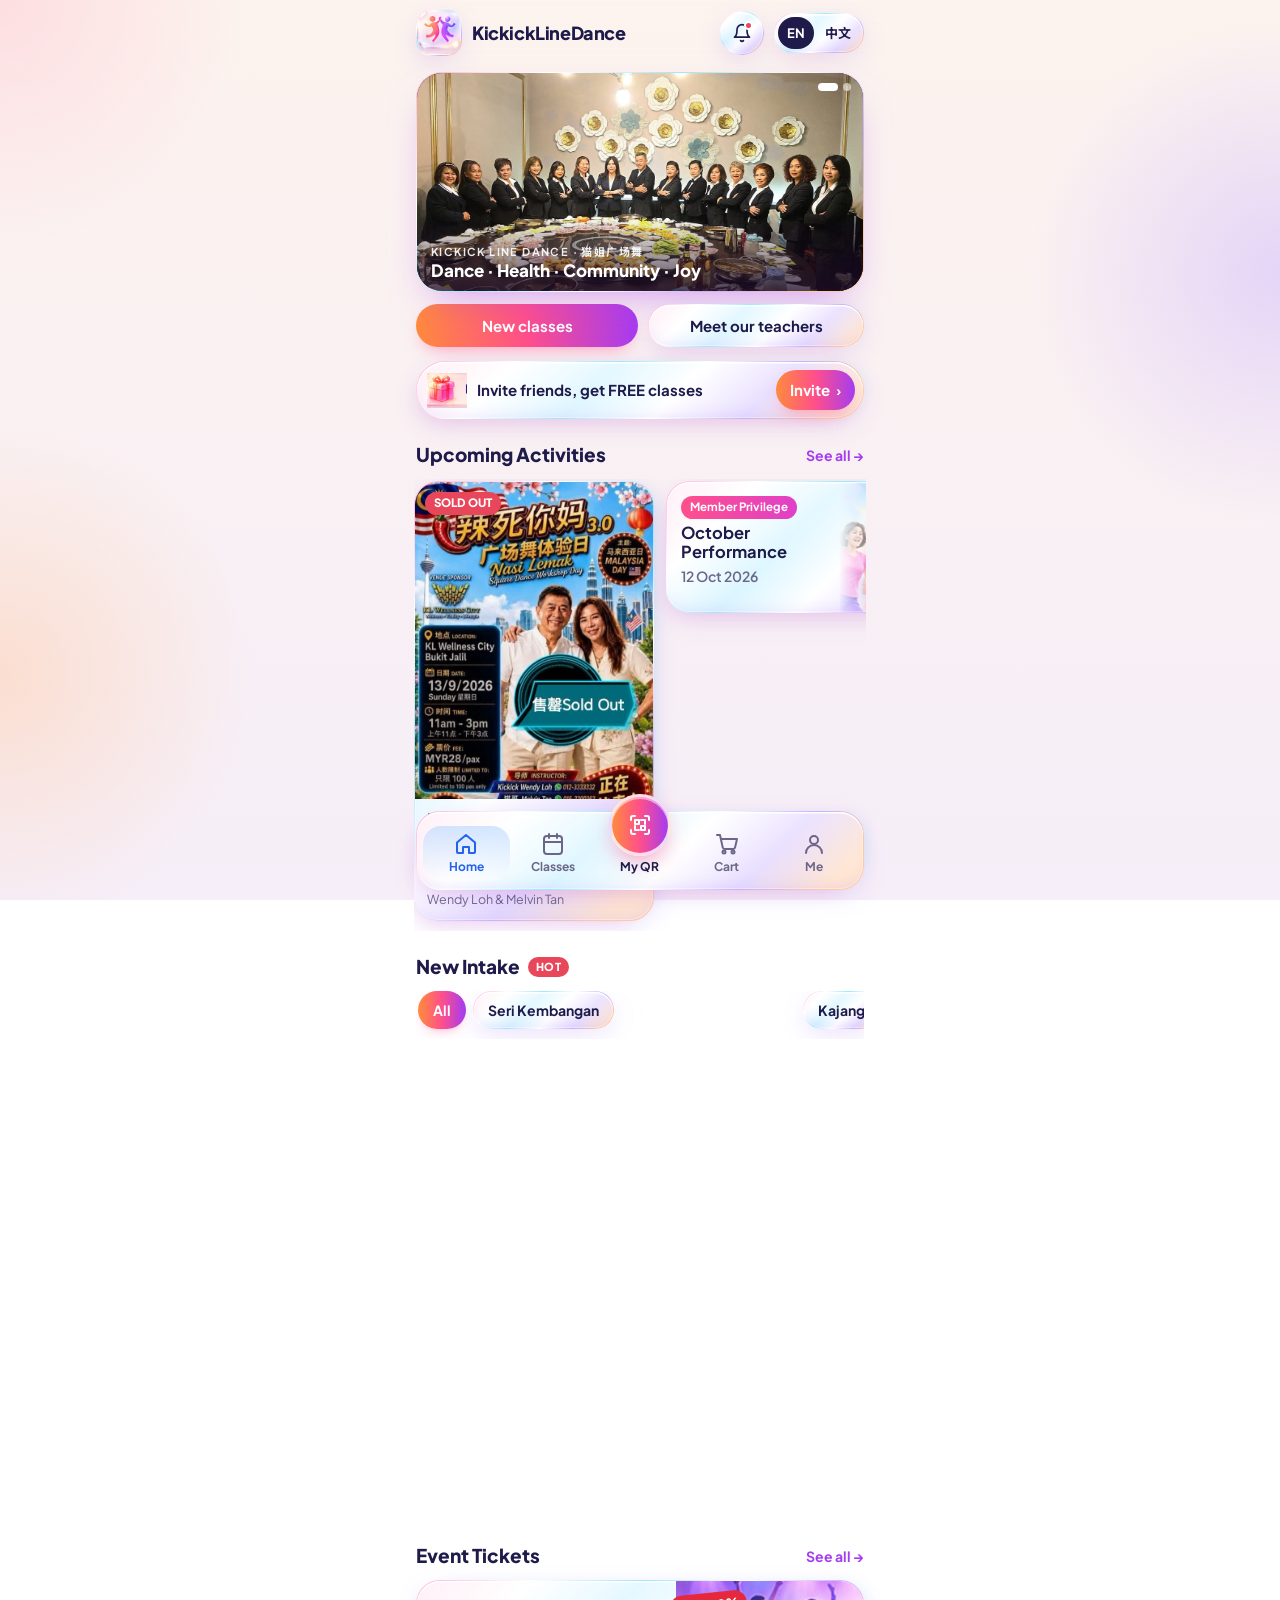
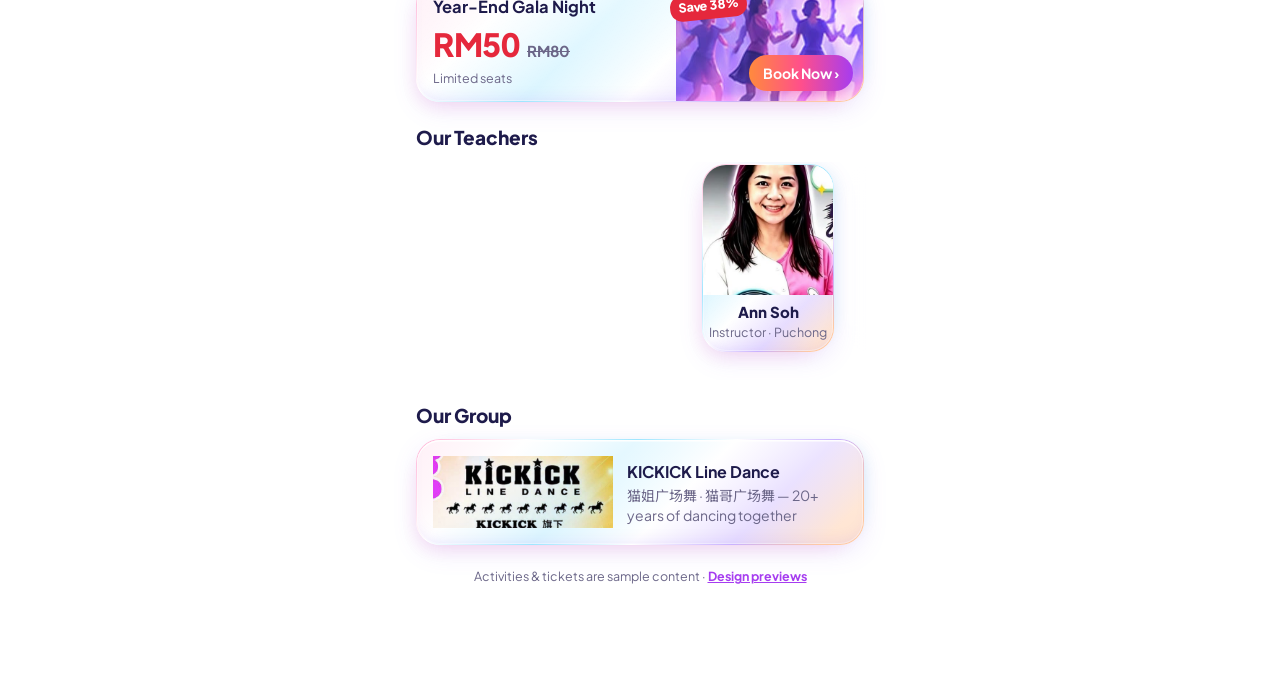
==== index.html @ 4ecc6127 "Public home page: hero, events, new intake, teachers" ====
<!doctype html>
<html lang="en">
<head>
<meta charset="utf-8">
<meta name="viewport" content="width=device-width, initial-scale=1, viewport-fit=cover">
<title>KickickLineDance</title>
<meta name="description" content="KICKICK Line Dance · 猫姐广场舞 — line dance & square dance classes in the Klang Valley.">
<link rel="preconnect" href="https://fonts.googleapis.com">
<link rel="preconnect" href="https://fonts.gstatic.com" crossorigin>
<link href="https://fonts.googleapis.com/css2?family=Plus+Jakarta+Sans:wght@500;600;700;800&family=Noto+Sans+SC:wght@500;700;900&display=swap" rel="stylesheet">
<style>
/* Layout: one phone-width column; glass cards on a pastel bloom background; sticky glass header, floating glass nav. */
:root{
  --ink:#1E1B4B; --muted:#6B6688; --bg:#FCF3EE;
  --rim:linear-gradient(135deg,#FFB3D6 0%,#fff 20%,#9FE6FF 40%,#fff 58%,#C9B2FF 76%,#FFC9A3 92%);
  --cta:linear-gradient(90deg,#FF8A3D 0%,#FF4F8B 50%,#A63CF0 100%);
  --new:#1FA971; --hot:#E8475B;
  --font:"Plus Jakarta Sans","Noto Sans SC","PingFang SC","Microsoft YaHei",system-ui,sans-serif;
}
*{box-sizing:border-box}
[hidden]{display:none!important}
html{-webkit-text-size-adjust:100%}
body{margin:0;color:var(--ink);font-family:var(--font);font-size:15px;line-height:1.45;
  background:
    radial-gradient(360px 360px at 0% 0%,rgba(255,205,215,.55),transparent 70%),
    radial-gradient(360px 360px at 100% 30%,rgba(201,178,255,.45),transparent 70%),
    radial-gradient(360px 360px at 0% 75%,rgba(255,201,163,.45),transparent 70%),
    linear-gradient(#FCF3EE,#F6EEF8);
  background-attachment:fixed;min-height:100vh}
a{color:inherit}
button{font:inherit;color:inherit;cursor:pointer}
button:focus-visible,a:focus-visible{outline:2px solid #A63CF0;outline-offset:2px}
.app{max-width:480px;margin:0 auto;padding:0 16px calc(110px + env(safe-area-inset-bottom,0px))}

/* glass */
.glass,.glass-pill{border:1.3px solid transparent;
  background:linear-gradient(165deg,rgba(255,255,255,.82),rgba(255,255,255,.5)) padding-box, var(--rim) border-box;
  -webkit-backdrop-filter:blur(20px) saturate(1.5);backdrop-filter:blur(20px) saturate(1.5);
  box-shadow:inset 0 1.5px 0 0 rgba(255,255,255,.95), inset 0 0 0 1px rgba(255,255,255,.35), inset 0 -10px 18px -14px rgba(139,92,246,.25), 0 8px 24px 0 rgba(139,92,246,.13), -8px 12px 24px -18px rgba(236,72,153,.35), 10px -4px 22px -18px rgba(6,182,212,.35)}
.glass{border-radius:24px}
.glass-pill{border-radius:999px}
.cta{border:0;background:var(--cta);color:#fff;font-weight:700;border-radius:999px;padding:10px 18px;box-shadow:0 8px 18px -8px rgba(255,79,139,.6);text-decoration:none;display:inline-flex;align-items:center;gap:6px;white-space:nowrap}

/* header */
header{position:sticky;top:0;z-index:20;padding:calc(10px + env(safe-area-inset-top,0px)) 0 10px;display:flex;align-items:center;gap:10px}
.logo{width:46px;height:46px;border-radius:15px;overflow:hidden;flex-shrink:0}
.logo img{width:100%;height:100%;object-fit:cover}
.brand{font-weight:800;font-size:clamp(14px,4.1vw,18px);letter-spacing:-.4px;flex:1;min-width:0;white-space:nowrap;overflow:hidden;text-overflow:ellipsis}
header::before{content:"";position:absolute;inset:0 -16px;z-index:-1;background:linear-gradient(rgba(252,243,238,.85),rgba(252,243,238,.55));-webkit-backdrop-filter:blur(14px);backdrop-filter:blur(14px)}
.icon-btn{width:44px;height:44px;display:grid;place-items:center;border:1.3px solid transparent;position:relative}
.icon-btn .dot{position:absolute;top:9px;right:10px;width:9px;height:9px;border-radius:50%;background:var(--hot);border:2px solid #fff}
.lang{display:flex;padding:3px;gap:2px}
.lang button{border:0;background:transparent;font-weight:700;font-size:13px;padding:7px 9px;border-radius:999px}
.lang button[aria-pressed="true"]{background:var(--ink);color:#fff}

section{margin-top:22px}
.sec-head{display:flex;align-items:center;justify-content:space-between;margin-bottom:10px}
.sec-head h2{font-size:19px;margin:0;font-weight:800;display:flex;align-items:center;gap:8px}
.sec-head a{font-size:14px;font-weight:700;color:#A63CF0;text-decoration:none}
.badge{font-size:11px;font-weight:800;color:#fff;background:var(--hot);border-radius:999px;padding:2px 8px;letter-spacing:.3px}

/* hero: swipeable banner (team photo + KICKICK poster) */
.hero{margin-top:6px;position:relative;border-radius:26px;overflow:hidden;border:1.3px solid transparent;background:linear-gradient(#fff,#fff) padding-box,var(--rim) border-box;box-shadow:0 18px 40px -18px rgba(166,60,240,.55)}
.slides{display:flex;overflow-x:auto;scroll-snap-type:x mandatory;scrollbar-width:none}
.slides::-webkit-scrollbar{display:none}
.slide{flex:0 0 100%;scroll-snap-align:start;position:relative;aspect-ratio:2.05/1;overflow:hidden;background:#2a1030}
.slide>img{position:absolute;inset:0;width:100%;height:100%;object-fit:cover}
.slide .blur{filter:blur(18px) saturate(1.3);transform:scale(1.2);opacity:.85}
.slide .fit{object-fit:contain}
.slide .cap{position:absolute;left:0;right:0;bottom:0;padding:26px 14px 10px;color:#fff;background:linear-gradient(transparent,rgba(30,12,40,.78))}
.slide .cap small{display:block;font-size:11px;font-weight:700;letter-spacing:1.4px;text-transform:uppercase;opacity:.9}
.slide .cap b{display:block;font-size:17px;line-height:1.2;font-weight:800;text-wrap:balance}
.dots{position:absolute;top:10px;right:12px;display:flex;gap:5px}
.dots button{width:8px;height:8px;border-radius:999px;border:0;padding:0;background:rgba(255,255,255,.55)}
.dots button[aria-current="true"]{width:20px;background:#fff}
.hero-cta{display:flex;gap:10px;margin-top:12px}
.hero-cta a{flex:1;justify-content:center}
.hero-cta .ghost{border:1.3px solid transparent;font-weight:700;border-radius:999px;padding:10px 14px;text-decoration:none;display:inline-flex;align-items:center;justify-content:center}

/* invite */
.invite{display:flex;align-items:center;gap:10px;padding:8px 8px 8px 10px;margin-top:14px}
.invite img{width:40px;height:40px;object-fit:contain}
.invite span{flex:1;font-weight:700;font-size:15px;min-width:0}
.invite .cta{padding:9px 14px;font-size:14px}

/* carousels */
.rail{display:flex;align-items:flex-start;gap:12px;overflow-x:auto;scroll-snap-type:x mandatory;padding:2px 2px 10px;margin:0 -2px;scrollbar-width:none}
.rail::-webkit-scrollbar{display:none}
.rail>*{scroll-snap-align:start;flex-shrink:0}

.act{width:78%;max-width:320px;display:flex;overflow:hidden;min-height:132px;text-decoration:none}
.act .txt{padding:14px 4px 14px 14px;display:flex;flex-direction:column;gap:4px;flex:1;min-width:0}
.tag{align-self:flex-start;background:linear-gradient(90deg,#FF4F8B,#E040C8);color:#fff;font-size:11.5px;font-weight:700;border-radius:999px;padding:3px 9px}
.act b{font-size:16.5px;line-height:1.2}
.act small{font-size:14px;color:var(--muted);font-weight:600}
.act img{width:46%;object-fit:cover;-webkit-mask-image:linear-gradient(90deg,transparent,#000 30%);mask-image:linear-gradient(90deg,transparent,#000 30%)}

/* new intake */
.chips{display:flex;gap:7px;overflow-x:auto;padding:0 2px 10px;scrollbar-width:none}
.chips::-webkit-scrollbar{display:none}
.chips button{flex-shrink:0;border:1.3px solid transparent;font-weight:700;font-size:14px;padding:8px 14px}
.chips button[aria-pressed="true"]{background:var(--cta) padding-box,var(--cta) border-box;color:#fff;box-shadow:0 6px 14px -8px rgba(255,79,139,.7)}
.poster{width:58%;max-width:240px;overflow:hidden;display:flex;flex-direction:column}
.poster a{position:relative;display:block}
.poster img{display:block;width:100%;aspect-ratio:3/4;object-fit:cover;object-position:top}
.poster .new{position:absolute;top:10px;left:10px;background:var(--new);color:#fff;font-size:11.5px;font-weight:800;border-radius:999px;padding:3px 9px;box-shadow:0 4px 10px -4px rgba(0,0,0,.35)}
.poster .info{padding:10px 12px 12px;display:flex;flex-direction:column;gap:2px}
.poster .area{font-weight:800;font-size:15.5px;line-height:1.25}
.poster .when{font-size:14px;font-weight:600}
.poster .who{font-size:12.5px;color:var(--muted)}
.poster .cta{margin-top:8px;justify-content:center;padding:8px 14px;font-size:14px}
.empty{padding:18px;color:var(--muted);font-size:14px}

/* tickets */
.ticket{display:flex;align-items:stretch;overflow:hidden;min-height:118px}
.ticket .txt{padding:14px 0 14px 16px;flex:1;display:flex;flex-direction:column;justify-content:center;gap:2px;min-width:0}
.ticket b{font-size:16.5px}
.price{display:flex;align-items:baseline;gap:8px}
.price strong{font-size:32px;color:#E5283C;font-weight:800;letter-spacing:-.5px;font-variant-numeric:tabular-nums}
.price s{color:var(--muted);font-weight:700}
.ticket .side{width:42%;position:relative;display:flex;align-items:flex-end;justify-content:flex-end;padding:10px;background-size:cover;background-position:center}
.ticket .save{position:absolute;left:-6px;top:12px;background:#E5283C;color:#fff;font-weight:800;font-size:12.5px;border-radius:12px;padding:6px 8px;text-align:center;line-height:1.1;transform:rotate(-6deg)}

/* teachers */
.teacher{width:132px;overflow:hidden;text-align:center;text-decoration:none}
.teacher img{display:block;width:100%;aspect-ratio:1;object-fit:cover;object-position:top}
.teacher .nm{font-weight:800;font-size:15px;padding:8px 6px 0;line-height:1.2}
.teacher .rl{font-size:12.5px;color:var(--muted);padding:2px 6px 10px}

/* group */
.group{display:flex;align-items:center;gap:14px;padding:16px}
.group img{width:44%;max-width:180px;mix-blend-mode:multiply}
.group p{margin:0;font-size:14px;color:var(--muted)}
.group b{display:block;font-size:16px;color:var(--ink);margin-bottom:2px}

.foot{margin:22px 0 0;text-align:center;font-size:12.5px;color:var(--muted)}
.foot a{color:#A63CF0;font-weight:700}

/* bottom nav */
nav.tabbar{position:fixed;left:50%;transform:translateX(-50%);bottom:calc(10px + env(safe-area-inset-bottom,0px));width:min(448px,calc(100% - 24px));display:grid;grid-template-columns:repeat(5,1fr);align-items:end;padding:6px 6px 8px;z-index:30}
nav.tabbar a,nav.tabbar button{border:0;background:transparent;display:flex;flex-direction:column;align-items:center;gap:2px;font-size:12px;font-weight:700;color:var(--muted);text-decoration:none;padding:6px 0;border-radius:18px}
nav.tabbar .on{color:#2563EB;background:linear-gradient(180deg,rgba(191,219,254,.7),rgba(255,255,255,.4))}
nav.tabbar svg{width:24px;height:24px}
nav.tabbar .qr{margin-top:-30px}
nav.tabbar .qr .orb{width:62px;height:62px;border-radius:50%;background:var(--cta);display:grid;place-items:center;color:#fff;box-shadow:0 10px 24px -8px rgba(255,79,139,.7), inset 0 2px 0 rgba(255,255,255,.5);border:3px solid rgba(255,255,255,.8)}
nav.tabbar .qr span{color:var(--ink)}

.toast{position:fixed;left:50%;bottom:110px;transform:translateX(-50%);background:var(--ink);color:#fff;padding:10px 16px;border-radius:999px;font-weight:700;font-size:14px;z-index:40}
@media (prefers-reduced-motion:no-preference){.rail{scroll-behavior:smooth}}
</style>
</head>
<body>
<div class="app">
  <header>
    <div class="logo glass"><img src="app-logo.png" alt=""></div>
    <div class="brand">KickickLineDance</div>
    <button class="icon-btn glass" type="button" data-soon aria-label="Notifications"><svg width="20" height="20" viewBox="0 0 24 24" fill="none" stroke="currentColor" stroke-width="2" stroke-linecap="round" stroke-linejoin="round"><path d="M6 8a6 6 0 1 1 12 0c0 7 3 9 3 9H3s3-2 3-9"/><path d="M10.3 21a1.94 1.94 0 0 0 3.4 0"/></svg><span class="dot"></span></button>
    <div class="lang glass-pill" role="group" aria-label="Language">
      <button type="button" data-lang="en" aria-pressed="true">EN</button>
      <button type="button" data-lang="zh" aria-pressed="false">中文</button>
    </div>
  </header>

  <!-- HERO -->
  <div class="hero" id="hero">
    <div class="slides" id="slides">
      <div class="slide"><img src="hero-team.jpg" alt="KICKICK Line Dance teachers"><div class="cap"><small data-t="heroEyebrow"></small><b data-t="heroTitle"></b></div></div>
      <div class="slide"><img class="blur" src="hero-kickick.jpg" alt=""><img class="fit" src="hero-kickick.jpg" alt="KICKICK Line Dance"></div>
    </div>
    <div class="dots" id="dots"><button type="button" aria-label="Slide 1" aria-current="true"></button><button type="button" aria-label="Slide 2"></button></div>
  </div>
  <div class="hero-cta">
    <a class="cta" href="#intake" data-t="heroBtn1"></a>
    <a class="ghost glass-pill" href="#teachers" data-t="heroBtn2"></a>
  </div>

  <div class="invite glass-pill">
    <img src="gift.png" alt="">
    <span data-t="invite"></span>
    <button class="cta" type="button" data-soon><span data-t="inviteBtn"></span> ›</button>
  </div>

  <section>
    <div class="sec-head"><h2 data-t="actTitle"></h2><a href="#" data-soon data-t="seeAll"></a></div>
    <div class="rail">
      <div class="poster glass">
        <a href="event-nasi-lemak.jpg" target="_blank" rel="noopener"><img src="event-nasi-lemak.jpg" alt="Nasi Lemak Square Dance Workshop Day 3.0"><span class="new" style="background:var(--hot)" data-t="soldOut"></span></a>
        <div class="info"><span class="area" data-t="ev1"></span><span class="when" data-t="ev1d"></span><span class="who" data-t="ev1v"></span></div>
      </div>
      <a class="act glass" href="#" data-soon><div class="txt"><span class="tag" data-t="member"></span><b data-t="act1"></b><small data-t="act1d"></small></div><img src="act-1.jpg" alt=""></a>
      <a class="act glass" href="#" data-soon><div class="txt"><span class="tag" data-t="member"></span><b data-t="act2"></b><small data-t="act2d"></small></div><img src="act-2.jpg" alt=""></a>
    </div>
  </section>

  <section id="intake">
    <div class="sec-head"><h2><span data-t="intakeTitle"></span><span class="badge">HOT</span></h2></div>
    <div class="chips" id="areas" role="group" aria-label="Area"></div>
    <div class="rail" id="posters"></div>
  </section>

  <section>
    <div class="sec-head"><h2 data-t="ticketTitle"></h2><a href="#" data-soon data-t="seeAll"></a></div>
    <div class="ticket glass">
      <div class="txt"><b data-t="ticket1"></b><div class="price"><strong>RM50</strong><s>RM80</s></div><small style="color:var(--muted)" data-t="ticket1d"></small></div>
      <div class="side" style="background-image:url(ticket-bg.jpg)"><span class="save" data-t="save"></span><button class="cta" type="button" data-soon style="padding:8px 14px;font-size:14px" data-t="book"></button></div>
    </div>
  </section>

  <section id="teachers">
    <div class="sec-head"><h2 data-t="teacherTitle"></h2></div>
    <div class="rail" id="teacherRail"></div>
  </section>

  <section>
    <div class="sec-head"><h2 data-t="groupTitle"></h2></div>
    <div class="group glass">
      <img src="kickick-logo.png" alt="KICKICK Line Dance">
      <p><b data-t="groupName"></b><span data-t="groupSub"></span></p>
    </div>
  </section>

  <p class="foot"><span data-t="sample"></span> · <a href="designs.html" data-t="designs"></a></p>
</div>

<nav class="tabbar glass" aria-label="Main">
  <a href="./" class="on" aria-current="page"><svg viewBox="0 0 24 24" fill="none" stroke="currentColor" stroke-width="2" stroke-linecap="round" stroke-linejoin="round"><path d="M3 10.5 12 3l9 7.5V20a1 1 0 0 1-1 1h-5v-6h-6v6H4a1 1 0 0 1-1-1z"/></svg><span data-t="navHome"></span></a>
  <a href="designs.html#classes" data-screen-link="classes"><svg viewBox="0 0 24 24" fill="none" stroke="currentColor" stroke-width="2" stroke-linecap="round" stroke-linejoin="round"><rect x="3" y="4" width="18" height="18" rx="3"/><path d="M16 2v4M8 2v4M3 10h18"/></svg><span data-t="navClasses"></span></a>
  <button type="button" class="qr" data-soon><span class="orb"><svg viewBox="0 0 24 24" fill="none" stroke="currentColor" stroke-width="2" stroke-linecap="round" stroke-linejoin="round"><path d="M3 7V5a2 2 0 0 1 2-2h2M17 3h2a2 2 0 0 1 2 2v2M21 17v2a2 2 0 0 1-2 2h-2M7 21H5a2 2 0 0 1-2-2v-2"/><rect x="7" y="7" width="4" height="4"/><rect x="13" y="13" width="4" height="4"/><path d="M13 7h4v4M7 13v4h4"/></svg></span><span data-t="navQR"></span></button>
  <button type="button" data-soon><svg viewBox="0 0 24 24" fill="none" stroke="currentColor" stroke-width="2" stroke-linecap="round" stroke-linejoin="round"><circle cx="9" cy="20" r="1.5"/><circle cx="18" cy="20" r="1.5"/><path d="M2 3h3l2.7 12.4a2 2 0 0 0 2 1.6h8.4a2 2 0 0 0 2-1.6L22 7H6"/></svg><span data-t="navCart"></span></button>
  <button type="button" data-soon><svg viewBox="0 0 24 24" fill="none" stroke="currentColor" stroke-width="2" stroke-linecap="round" stroke-linejoin="round"><circle cx="12" cy="8" r="4"/><path d="M4 21a8 8 0 0 1 16 0"/></svg><span data-t="navMe"></span></button>
</nav>
<div class="toast" id="toast" hidden></div>

<script>
(function(){
  var T={
    en:{heroEyebrow:'KICKICK Line Dance · 猫姐广场舞',heroTitle:'Dance · Health · Community · Joy',heroSub:'Line dance & square dance classes across the Klang Valley — no experience needed.',heroBtn1:'New classes',heroBtn2:'Meet our teachers',
      invite:'Invite friends, get FREE classes',inviteBtn:'Invite',actTitle:'Upcoming Activities',seeAll:'See all →',member:'Member Privilege',
      soldOut:'SOLD OUT',ev1:'Nasi Lemak Square Dance Workshop Day 3.0',ev1d:'Sun 13 Sep 2026 · 11 AM–3 PM',ev1v:'KL Wellness City, Bukit Jalil · RM28 · Wendy Loh & Melvin Tan',
      act1:'October Performance',act1d:'12 Oct 2026',act2:'Monthly Gathering',act2d:'26 Oct 2026',
      intakeTitle:'New Intake',all:'All',join:'Join',ticketTitle:'Event Tickets',ticket1:'Year-End Gala Night',ticket1d:'Limited seats',save:'Save 38%',book:'Book Now ›',
      teacherTitle:'Our Teachers',groupTitle:'Our Group',groupName:'KICKICK Line Dance',groupSub:'猫姐广场舞 · 猫哥广场舞 — 20+ years of dancing together',
      sample:'Activities & tickets are sample content',designs:'Design previews',
      navHome:'Home',navClasses:'Classes',navQR:'My QR',navCart:'Cart',navMe:'Me',soon:'Coming soon'},
    zh:{heroEyebrow:'KICKICK Line Dance · 猫姐广场舞',heroTitle:'跳出健康 · 跳出快乐',heroSub:'巴生谷多个地点开设排舞与广场舞课程，有无跳舞经验均可参加！',heroBtn1:'新班招生',heroBtn2:'认识老师',
      invite:'邀请朋友，免费上课',inviteBtn:'立即邀请',actTitle:'近期活动',seeAll:'查看全部 →',member:'会员专享',
      soldOut:'售罄',ev1:'辣死你妈 3.0 · 广场舞体验日',ev1d:'2026年9月13日 星期日 · 上午11点–下午3点',ev1v:'KL Wellness City, Bukit Jalil · RM28 · Wendy Loh & 猫哥 Melvin Tan',
      act1:'十月表演',act1d:'2026年10月12日',act2:'每月聚会',act2d:'2026年10月26日',
      intakeTitle:'新班招生',all:'全部',join:'报名',ticketTitle:'活动门票',ticket1:'年终晚会',ticket1d:'名额有限',save:'省 38%',book:'立即订票 ›',
      teacherTitle:'我们的老师',groupTitle:'我们的团队',groupName:'KICKICK Line Dance',groupSub:'猫姐广场舞 · 猫哥广场舞 —— 20 多年一起跳舞',
      sample:'活动与门票为示范内容',designs:'设计稿预览',
      navHome:'首页',navClasses:'课程',navQR:'我的 QR',navCart:'购物车',navMe:'我的',soon:'即将推出'}
  };
  var INTAKE=[
    {img:'intake-seri-kembangan-fri.jpg',area:'sk',en:['Seri Kembangan','Fri 6:00–7:30 PM','Teacher Melvin & Wendy'],zh:['Seri Kembangan','星期五 晚上 6:00–7:30','猫哥 & Wendy 老师']},
    {img:'intake-cheras-wed.jpg',area:'cheras',en:['Cheras · Tasik Permaisuri','Wed 8:00–9:30 AM','Wendy Loh & Adelyn Pong'],zh:['蕉赖 · Tasik Permaisuri','星期三 早上 8:00–9:30','猫姐 Wendy Loh & Adelyn Pong']},
    {img:'intake-puchong-bandar-puteri-mon-oct.jpg',area:'puchong',en:['Puchong · Bandar Puteri','Mon 9:30–11:00 AM','Ann Soh & Wendy Loh'],zh:['蒲种 · Bandar Puteri','星期一 早上 9:30–11:00','猫妹 Ann Soh & 猫姐 Wendy Loh']},
    {img:'intake-puchong-putra-prima-thu.jpg',area:'puchong',en:['Puchong · Putra Prima','Thu 7:00–8:30 PM','Wiwien Loh & Ann Soh'],zh:['蒲种 · Putra Prima','星期四 晚上 7:00–8:30','Wiwien Loh & Ann Soh']},
    {img:'intake-kajang-thu.jpg',area:'kajang',en:['Kajang · Hokkien Association','Thu 9:00 AM','Teacher Jane Tang'],zh:['加影 · 福建会馆','星期四 早上 9:00','Jane Tang 老师']},
    {img:'intake-oug-sat.jpg',area:'oug',en:['OUG · Dewan Komuniti','Sat 9:00 AM–12:00 PM','Wendy Loh & Rowena Hu'],zh:['OUG · 华联会所','星期六 早上 9:00–12:00','Wendy Loh & Rowena Hu']}
  ];
  var AREAS=[['all'],['sk','Seri Kembangan','Seri Kembangan'],['cheras','Cheras','蕉赖'],['puchong','Puchong','蒲种'],['kajang','Kajang','加影'],['oug','OUG','OUG']];
  var TEACHERS=[
    {img:'t-wendy.jpg',en:['Wendy Loh','Founder · Instructor'],zh:['猫姐 Wendy Loh','创办人 · 导师']},
    {img:'t-melvin.jpg',en:['Melvin','Instructor · Seri Kembangan'],zh:['猫哥 Melvin','导师 · Seri Kembangan']},
    {img:'t-ann.jpg',en:['Ann Soh','Instructor · Puchong'],zh:['猫妹 Ann Soh','导师 · 蒲种']},
    {img:'t-adelyn.jpg',en:['Adelyn Pong','Instructor · Cheras'],zh:['Adelyn Pong','导师 · 蕉赖']},
    {img:'t-jane.jpg',en:['Jane Tang','Instructor · Kajang'],zh:['Jane Tang','导师 · 加影']},
    {img:'t-wiwien.jpg',en:['Wiwien Loh','Instructor · Puchong'],zh:['Wiwien Loh','导师 · 蒲种']},
    {img:'t-rowena.jpg',en:['Rowena Hu','Co-instructor · OUG'],zh:['Rowena Hu','协助导师 · OUG']}
  ];
  var st={lang:'en',area:'all'};
  try{ if(localStorage.getItem('kld_lang')==='zh') st.lang='zh'; }catch(e){}

  function el(tag,cls,txt){ var e=document.createElement(tag); if(cls) e.className=cls; if(txt!=null) e.textContent=txt; return e; }
  function renderIntake(){
    var t=T[st.lang], a=document.getElementById('areas'); a.innerHTML='';
    AREAS.forEach(function(x){
      var b=el('button','glass-pill', x[0]==='all'?t.all:(st.lang==='zh'?x[2]:x[1])); b.type='button';
      b.setAttribute('aria-pressed', st.area===x[0]);
      b.onclick=function(){ st.area=x[0]; renderIntake(); };
      a.appendChild(b);
    });
    var r=document.getElementById('posters'); r.innerHTML='';
    INTAKE.filter(function(k){return st.area==='all'||k.area===st.area;}).forEach(function(k){
      var d=k[st.lang], c=el('div','poster glass');
      var link=el('a'); link.href=k.img; link.target='_blank'; link.rel='noopener';
      var im=el('img'); im.src=k.img; im.alt=d[0]; im.loading='lazy'; link.appendChild(im); link.appendChild(el('span','new','NEW'));
      var info=el('div','info'); info.appendChild(el('span','area',d[0])); info.appendChild(el('span','when',d[1])); info.appendChild(el('span','who',d[2]));
      var j=el('button','cta',t.join); j.type='button'; j.setAttribute('data-soon',''); j.onclick=soon; info.appendChild(j);
      c.appendChild(link); c.appendChild(info); r.appendChild(c);
    });
    r.scrollLeft=0;
  }
  function renderTeachers(){
    var r=document.getElementById('teacherRail'); r.innerHTML='';
    TEACHERS.forEach(function(p){
      var d=p[st.lang], c=el('div','teacher glass'), im=el('img'); im.src=''+p.img; im.alt=d[0]; im.loading='lazy';
      c.appendChild(im); c.appendChild(el('div','nm',d[0])); c.appendChild(el('div','rl',d[1])); r.appendChild(c);
    });
  }
  function render(){
    var t=T[st.lang]; document.documentElement.lang=st.lang==='zh'?'zh':'en';
    document.querySelectorAll('[data-t]').forEach(function(e){ e.textContent=t[e.getAttribute('data-t')]; });
    document.querySelectorAll('[data-lang]').forEach(function(b){ b.setAttribute('aria-pressed', b.dataset.lang===st.lang); });
    renderIntake(); renderTeachers();
    try{ localStorage.setItem('kld_lang',st.lang); }catch(e){}
  }
  var tt; function soon(e){ if(e) e.preventDefault(); var x=document.getElementById('toast'); x.textContent=T[st.lang].soon; x.hidden=false; clearTimeout(tt); tt=setTimeout(function(){x.hidden=true;},1600); }
  document.querySelectorAll('[data-soon]').forEach(function(b){ b.addEventListener('click',soon); });
  document.querySelectorAll('[data-lang]').forEach(function(b){ b.addEventListener('click',function(){ st.lang=b.dataset.lang; render(); }); });
  document.querySelectorAll('[data-screen-link]').forEach(function(a){ a.addEventListener('click',function(){ try{ localStorage.setItem('kld_screen',a.dataset.screenLink); }catch(e){} }); });
  /* hero slider: dots + gentle autoplay, paused when the viewer interacts or prefers reduced motion */
  (function(){
    var sl=document.getElementById('slides'), dots=[].slice.call(document.querySelectorAll('#dots button')), i=0, timer;
    function go(n){ i=(n+dots.length)%dots.length; sl.scrollTo({left:sl.clientWidth*i,behavior:'smooth'}); }
    function mark(){ var n=Math.round(sl.scrollLeft/sl.clientWidth); dots.forEach(function(d,k){ d.setAttribute('aria-current', k===n); }); i=n; }
    sl.addEventListener('scroll',function(){ requestAnimationFrame(mark); });
    dots.forEach(function(d,k){ d.addEventListener('click',function(){ stop(); go(k); }); });
    function stop(){ clearInterval(timer); timer=null; }
    sl.addEventListener('touchstart',stop,{passive:true}); sl.addEventListener('pointerdown',stop);
    if(!(window.matchMedia&&matchMedia('(prefers-reduced-motion: reduce)').matches)) timer=setInterval(function(){ go(i+1); },4500);
  })();
  render();
})();
</script>
</body>
</html>
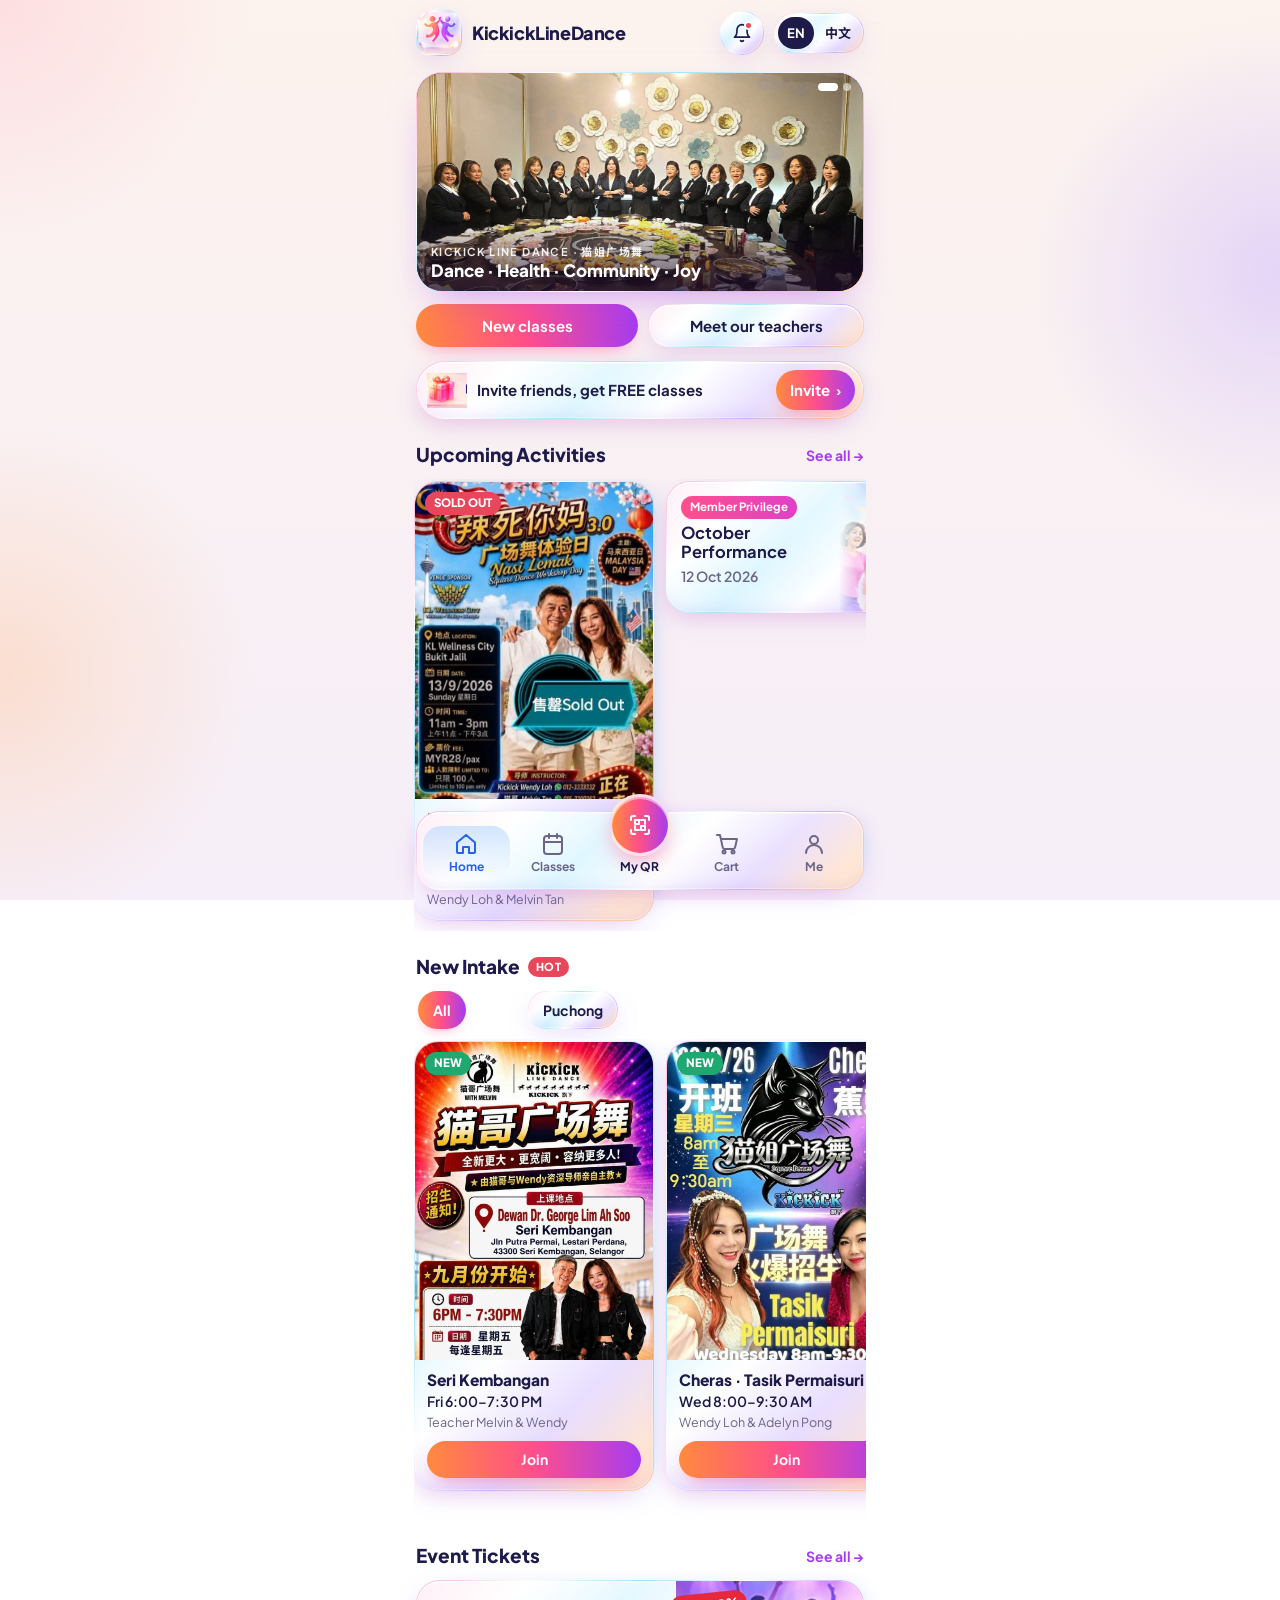
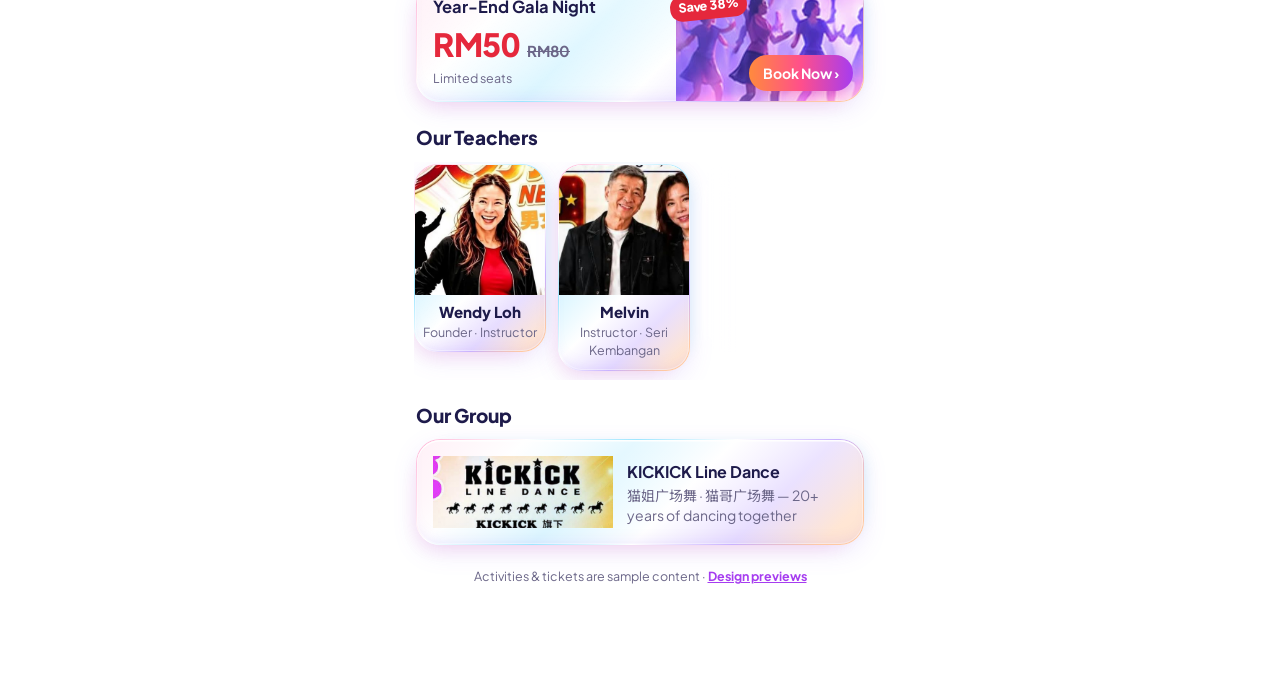
==== commit fd5dd86b: "Real Classes page; Cheras & OUG under KL" ====
--- a/index.html
+++ b/index.html
@@ -1,328 +1,328 @@
-<!doctype html>
-<html lang="en">
-<head>
-<meta charset="utf-8">
-<meta name="viewport" content="width=device-width, initial-scale=1, viewport-fit=cover">
-<title>KickickLineDance</title>
-<meta name="description" content="KICKICK Line Dance · 猫姐广场舞 — line dance & square dance classes in the Klang Valley.">
-<link rel="preconnect" href="https://fonts.googleapis.com">
-<link rel="preconnect" href="https://fonts.gstatic.com" crossorigin>
-<link href="https://fonts.googleapis.com/css2?family=Plus+Jakarta+Sans:wght@500;600;700;800&family=Noto+Sans+SC:wght@500;700;900&display=swap" rel="stylesheet">
-<style>
-/* Layout: one phone-width column; glass cards on a pastel bloom background; sticky glass header, floating glass nav. */
-:root{
-  --ink:#1E1B4B; --muted:#6B6688; --bg:#FCF3EE;
-  --rim:linear-gradient(135deg,#FFB3D6 0%,#fff 20%,#9FE6FF 40%,#fff 58%,#C9B2FF 76%,#FFC9A3 92%);
-  --cta:linear-gradient(90deg,#FF8A3D 0%,#FF4F8B 50%,#A63CF0 100%);
-  --new:#1FA971; --hot:#E8475B;
-  --font:"Plus Jakarta Sans","Noto Sans SC","PingFang SC","Microsoft YaHei",system-ui,sans-serif;
-}
-*{box-sizing:border-box}
-[hidden]{display:none!important}
-html{-webkit-text-size-adjust:100%}
-body{margin:0;color:var(--ink);font-family:var(--font);font-size:15px;line-height:1.45;
-  background:
-    radial-gradient(360px 360px at 0% 0%,rgba(255,205,215,.55),transparent 70%),
-    radial-gradient(360px 360px at 100% 30%,rgba(201,178,255,.45),transparent 70%),
-    radial-gradient(360px 360px at 0% 75%,rgba(255,201,163,.45),transparent 70%),
-    linear-gradient(#FCF3EE,#F6EEF8);
-  background-attachment:fixed;min-height:100vh}
-a{color:inherit}
-button{font:inherit;color:inherit;cursor:pointer}
-button:focus-visible,a:focus-visible{outline:2px solid #A63CF0;outline-offset:2px}
-.app{max-width:480px;margin:0 auto;padding:0 16px calc(110px + env(safe-area-inset-bottom,0px))}
-
-/* glass */
-.glass,.glass-pill{border:1.3px solid transparent;
-  background:linear-gradient(165deg,rgba(255,255,255,.82),rgba(255,255,255,.5)) padding-box, var(--rim) border-box;
-  -webkit-backdrop-filter:blur(20px) saturate(1.5);backdrop-filter:blur(20px) saturate(1.5);
-  box-shadow:inset 0 1.5px 0 0 rgba(255,255,255,.95), inset 0 0 0 1px rgba(255,255,255,.35), inset 0 -10px 18px -14px rgba(139,92,246,.25), 0 8px 24px 0 rgba(139,92,246,.13), -8px 12px 24px -18px rgba(236,72,153,.35), 10px -4px 22px -18px rgba(6,182,212,.35)}
-.glass{border-radius:24px}
-.glass-pill{border-radius:999px}
-.cta{border:0;background:var(--cta);color:#fff;font-weight:700;border-radius:999px;padding:10px 18px;box-shadow:0 8px 18px -8px rgba(255,79,139,.6);text-decoration:none;display:inline-flex;align-items:center;gap:6px;white-space:nowrap}
-
-/* header */
-header{position:sticky;top:0;z-index:20;padding:calc(10px + env(safe-area-inset-top,0px)) 0 10px;display:flex;align-items:center;gap:10px}
-.logo{width:46px;height:46px;border-radius:15px;overflow:hidden;flex-shrink:0}
-.logo img{width:100%;height:100%;object-fit:cover}
-.brand{font-weight:800;font-size:clamp(14px,4.1vw,18px);letter-spacing:-.4px;flex:1;min-width:0;white-space:nowrap;overflow:hidden;text-overflow:ellipsis}
-header::before{content:"";position:absolute;inset:0 -16px;z-index:-1;background:linear-gradient(rgba(252,243,238,.85),rgba(252,243,238,.55));-webkit-backdrop-filter:blur(14px);backdrop-filter:blur(14px)}
-.icon-btn{width:44px;height:44px;display:grid;place-items:center;border:1.3px solid transparent;position:relative}
-.icon-btn .dot{position:absolute;top:9px;right:10px;width:9px;height:9px;border-radius:50%;background:var(--hot);border:2px solid #fff}
-.lang{display:flex;padding:3px;gap:2px}
-.lang button{border:0;background:transparent;font-weight:700;font-size:13px;padding:7px 9px;border-radius:999px}
-.lang button[aria-pressed="true"]{background:var(--ink);color:#fff}
-
-section{margin-top:22px}
-.sec-head{display:flex;align-items:center;justify-content:space-between;margin-bottom:10px}
-.sec-head h2{font-size:19px;margin:0;font-weight:800;display:flex;align-items:center;gap:8px}
-.sec-head a{font-size:14px;font-weight:700;color:#A63CF0;text-decoration:none}
-.badge{font-size:11px;font-weight:800;color:#fff;background:var(--hot);border-radius:999px;padding:2px 8px;letter-spacing:.3px}
-
-/* hero: swipeable banner (team photo + KICKICK poster) */
-.hero{margin-top:6px;position:relative;border-radius:26px;overflow:hidden;border:1.3px solid transparent;background:linear-gradient(#fff,#fff) padding-box,var(--rim) border-box;box-shadow:0 18px 40px -18px rgba(166,60,240,.55)}
-.slides{display:flex;overflow-x:auto;scroll-snap-type:x mandatory;scrollbar-width:none}
-.slides::-webkit-scrollbar{display:none}
-.slide{flex:0 0 100%;scroll-snap-align:start;position:relative;aspect-ratio:2.05/1;overflow:hidden;background:#2a1030}
-.slide>img{position:absolute;inset:0;width:100%;height:100%;object-fit:cover}
-.slide .blur{filter:blur(18px) saturate(1.3);transform:scale(1.2);opacity:.85}
-.slide .fit{object-fit:contain}
-.slide .cap{position:absolute;left:0;right:0;bottom:0;padding:26px 14px 10px;color:#fff;background:linear-gradient(transparent,rgba(30,12,40,.78))}
-.slide .cap small{display:block;font-size:11px;font-weight:700;letter-spacing:1.4px;text-transform:uppercase;opacity:.9}
-.slide .cap b{display:block;font-size:17px;line-height:1.2;font-weight:800;text-wrap:balance}
-.dots{position:absolute;top:10px;right:12px;display:flex;gap:5px}
-.dots button{width:8px;height:8px;border-radius:999px;border:0;padding:0;background:rgba(255,255,255,.55)}
-.dots button[aria-current="true"]{width:20px;background:#fff}
-.hero-cta{display:flex;gap:10px;margin-top:12px}
-.hero-cta a{flex:1;justify-content:center}
-.hero-cta .ghost{border:1.3px solid transparent;font-weight:700;border-radius:999px;padding:10px 14px;text-decoration:none;display:inline-flex;align-items:center;justify-content:center}
-
-/* invite */
-.invite{display:flex;align-items:center;gap:10px;padding:8px 8px 8px 10px;margin-top:14px}
-.invite img{width:40px;height:40px;object-fit:contain}
-.invite span{flex:1;font-weight:700;font-size:15px;min-width:0}
-.invite .cta{padding:9px 14px;font-size:14px}
-
-/* carousels */
-.rail{display:flex;align-items:flex-start;gap:12px;overflow-x:auto;scroll-snap-type:x mandatory;padding:2px 2px 10px;margin:0 -2px;scrollbar-width:none}
-.rail::-webkit-scrollbar{display:none}
-.rail>*{scroll-snap-align:start;flex-shrink:0}
-
-.act{width:78%;max-width:320px;display:flex;overflow:hidden;min-height:132px;text-decoration:none}
-.act .txt{padding:14px 4px 14px 14px;display:flex;flex-direction:column;gap:4px;flex:1;min-width:0}
-.tag{align-self:flex-start;background:linear-gradient(90deg,#FF4F8B,#E040C8);color:#fff;font-size:11.5px;font-weight:700;border-radius:999px;padding:3px 9px}
-.act b{font-size:16.5px;line-height:1.2}
-.act small{font-size:14px;color:var(--muted);font-weight:600}
-.act img{width:46%;object-fit:cover;-webkit-mask-image:linear-gradient(90deg,transparent,#000 30%);mask-image:linear-gradient(90deg,transparent,#000 30%)}
-
-/* new intake */
-.chips{display:flex;gap:7px;overflow-x:auto;padding:0 2px 10px;scrollbar-width:none}
-.chips::-webkit-scrollbar{display:none}
-.chips button{flex-shrink:0;border:1.3px solid transparent;font-weight:700;font-size:14px;padding:8px 14px}
-.chips button[aria-pressed="true"]{background:var(--cta) padding-box,var(--cta) border-box;color:#fff;box-shadow:0 6px 14px -8px rgba(255,79,139,.7)}
-.poster{width:58%;max-width:240px;overflow:hidden;display:flex;flex-direction:column}
-.poster a{position:relative;display:block}
-.poster img{display:block;width:100%;aspect-ratio:3/4;object-fit:cover;object-position:top}
-.poster .new{position:absolute;top:10px;left:10px;background:var(--new);color:#fff;font-size:11.5px;font-weight:800;border-radius:999px;padding:3px 9px;box-shadow:0 4px 10px -4px rgba(0,0,0,.35)}
-.poster .info{padding:10px 12px 12px;display:flex;flex-direction:column;gap:2px}
-.poster .area{font-weight:800;font-size:15.5px;line-height:1.25}
-.poster .when{font-size:14px;font-weight:600}
-.poster .who{font-size:12.5px;color:var(--muted)}
-.poster .cta{margin-top:8px;justify-content:center;padding:8px 14px;font-size:14px}
-.empty{padding:18px;color:var(--muted);font-size:14px}
-
-/* tickets */
-.ticket{display:flex;align-items:stretch;overflow:hidden;min-height:118px}
-.ticket .txt{padding:14px 0 14px 16px;flex:1;display:flex;flex-direction:column;justify-content:center;gap:2px;min-width:0}
-.ticket b{font-size:16.5px}
-.price{display:flex;align-items:baseline;gap:8px}
-.price strong{font-size:32px;color:#E5283C;font-weight:800;letter-spacing:-.5px;font-variant-numeric:tabular-nums}
-.price s{color:var(--muted);font-weight:700}
-.ticket .side{width:42%;position:relative;display:flex;align-items:flex-end;justify-content:flex-end;padding:10px;background-size:cover;background-position:center}
-.ticket .save{position:absolute;left:-6px;top:12px;background:#E5283C;color:#fff;font-weight:800;font-size:12.5px;border-radius:12px;padding:6px 8px;text-align:center;line-height:1.1;transform:rotate(-6deg)}
-
-/* teachers */
-.teacher{width:132px;overflow:hidden;text-align:center;text-decoration:none}
-.teacher img{display:block;width:100%;aspect-ratio:1;object-fit:cover;object-position:top}
-.teacher .nm{font-weight:800;font-size:15px;padding:8px 6px 0;line-height:1.2}
-.teacher .rl{font-size:12.5px;color:var(--muted);padding:2px 6px 10px}
-
-/* group */
-.group{display:flex;align-items:center;gap:14px;padding:16px}
-.group img{width:44%;max-width:180px;mix-blend-mode:multiply}
-.group p{margin:0;font-size:14px;color:var(--muted)}
-.group b{display:block;font-size:16px;color:var(--ink);margin-bottom:2px}
-
-.foot{margin:22px 0 0;text-align:center;font-size:12.5px;color:var(--muted)}
-.foot a{color:#A63CF0;font-weight:700}
-
-/* bottom nav */
-nav.tabbar{position:fixed;left:50%;transform:translateX(-50%);bottom:calc(10px + env(safe-area-inset-bottom,0px));width:min(448px,calc(100% - 24px));display:grid;grid-template-columns:repeat(5,1fr);align-items:end;padding:6px 6px 8px;z-index:30}
-nav.tabbar a,nav.tabbar button{border:0;background:transparent;display:flex;flex-direction:column;align-items:center;gap:2px;font-size:12px;font-weight:700;color:var(--muted);text-decoration:none;padding:6px 0;border-radius:18px}
-nav.tabbar .on{color:#2563EB;background:linear-gradient(180deg,rgba(191,219,254,.7),rgba(255,255,255,.4))}
-nav.tabbar svg{width:24px;height:24px}
-nav.tabbar .qr{margin-top:-30px}
-nav.tabbar .qr .orb{width:62px;height:62px;border-radius:50%;background:var(--cta);display:grid;place-items:center;color:#fff;box-shadow:0 10px 24px -8px rgba(255,79,139,.7), inset 0 2px 0 rgba(255,255,255,.5);border:3px solid rgba(255,255,255,.8)}
-nav.tabbar .qr span{color:var(--ink)}
-
-.toast{position:fixed;left:50%;bottom:110px;transform:translateX(-50%);background:var(--ink);color:#fff;padding:10px 16px;border-radius:999px;font-weight:700;font-size:14px;z-index:40}
-@media (prefers-reduced-motion:no-preference){.rail{scroll-behavior:smooth}}
-</style>
-</head>
-<body>
-<div class="app">
-  <header>
-    <div class="logo glass"><img src="app-logo.png" alt=""></div>
-    <div class="brand">KickickLineDance</div>
-    <button class="icon-btn glass" type="button" data-soon aria-label="Notifications"><svg width="20" height="20" viewBox="0 0 24 24" fill="none" stroke="currentColor" stroke-width="2" stroke-linecap="round" stroke-linejoin="round"><path d="M6 8a6 6 0 1 1 12 0c0 7 3 9 3 9H3s3-2 3-9"/><path d="M10.3 21a1.94 1.94 0 0 0 3.4 0"/></svg><span class="dot"></span></button>
-    <div class="lang glass-pill" role="group" aria-label="Language">
-      <button type="button" data-lang="en" aria-pressed="true">EN</button>
-      <button type="button" data-lang="zh" aria-pressed="false">中文</button>
-    </div>
-  </header>
-
-  <!-- HERO -->
-  <div class="hero" id="hero">
-    <div class="slides" id="slides">
-      <div class="slide"><img src="hero-team.jpg" alt="KICKICK Line Dance teachers"><div class="cap"><small data-t="heroEyebrow"></small><b data-t="heroTitle"></b></div></div>
-      <div class="slide"><img class="blur" src="hero-kickick.jpg" alt=""><img class="fit" src="hero-kickick.jpg" alt="KICKICK Line Dance"></div>
-    </div>
-    <div class="dots" id="dots"><button type="button" aria-label="Slide 1" aria-current="true"></button><button type="button" aria-label="Slide 2"></button></div>
-  </div>
-  <div class="hero-cta">
-    <a class="cta" href="#intake" data-t="heroBtn1"></a>
-    <a class="ghost glass-pill" href="#teachers" data-t="heroBtn2"></a>
-  </div>
-
-  <div class="invite glass-pill">
-    <img src="gift.png" alt="">
-    <span data-t="invite"></span>
-    <button class="cta" type="button" data-soon><span data-t="inviteBtn"></span> ›</button>
-  </div>
-
-  <section>
-    <div class="sec-head"><h2 data-t="actTitle"></h2><a href="#" data-soon data-t="seeAll"></a></div>
-    <div class="rail">
-      <div class="poster glass">
-        <a href="event-nasi-lemak.jpg" target="_blank" rel="noopener"><img src="event-nasi-lemak.jpg" alt="Nasi Lemak Square Dance Workshop Day 3.0"><span class="new" style="background:var(--hot)" data-t="soldOut"></span></a>
-        <div class="info"><span class="area" data-t="ev1"></span><span class="when" data-t="ev1d"></span><span class="who" data-t="ev1v"></span></div>
-      </div>
-      <a class="act glass" href="#" data-soon><div class="txt"><span class="tag" data-t="member"></span><b data-t="act1"></b><small data-t="act1d"></small></div><img src="act-1.jpg" alt=""></a>
-      <a class="act glass" href="#" data-soon><div class="txt"><span class="tag" data-t="member"></span><b data-t="act2"></b><small data-t="act2d"></small></div><img src="act-2.jpg" alt=""></a>
-    </div>
-  </section>
-
-  <section id="intake">
-    <div class="sec-head"><h2><span data-t="intakeTitle"></span><span class="badge">HOT</span></h2></div>
-    <div class="chips" id="areas" role="group" aria-label="Area"></div>
-    <div class="rail" id="posters"></div>
-  </section>
-
-  <section>
-    <div class="sec-head"><h2 data-t="ticketTitle"></h2><a href="#" data-soon data-t="seeAll"></a></div>
-    <div class="ticket glass">
-      <div class="txt"><b data-t="ticket1"></b><div class="price"><strong>RM50</strong><s>RM80</s></div><small style="color:var(--muted)" data-t="ticket1d"></small></div>
-      <div class="side" style="background-image:url(ticket-bg.jpg)"><span class="save" data-t="save"></span><button class="cta" type="button" data-soon style="padding:8px 14px;font-size:14px" data-t="book"></button></div>
-    </div>
-  </section>
-
-  <section id="teachers">
-    <div class="sec-head"><h2 data-t="teacherTitle"></h2></div>
-    <div class="rail" id="teacherRail"></div>
-  </section>
-
-  <section>
-    <div class="sec-head"><h2 data-t="groupTitle"></h2></div>
-    <div class="group glass">
-      <img src="kickick-logo.png" alt="KICKICK Line Dance">
-      <p><b data-t="groupName"></b><span data-t="groupSub"></span></p>
-    </div>
-  </section>
-
-  <p class="foot"><span data-t="sample"></span> · <a href="designs.html" data-t="designs"></a></p>
-</div>
-
-<nav class="tabbar glass" aria-label="Main">
-  <a href="./" class="on" aria-current="page"><svg viewBox="0 0 24 24" fill="none" stroke="currentColor" stroke-width="2" stroke-linecap="round" stroke-linejoin="round"><path d="M3 10.5 12 3l9 7.5V20a1 1 0 0 1-1 1h-5v-6h-6v6H4a1 1 0 0 1-1-1z"/></svg><span data-t="navHome"></span></a>
-  <a href="designs.html#classes" data-screen-link="classes"><svg viewBox="0 0 24 24" fill="none" stroke="currentColor" stroke-width="2" stroke-linecap="round" stroke-linejoin="round"><rect x="3" y="4" width="18" height="18" rx="3"/><path d="M16 2v4M8 2v4M3 10h18"/></svg><span data-t="navClasses"></span></a>
-  <button type="button" class="qr" data-soon><span class="orb"><svg viewBox="0 0 24 24" fill="none" stroke="currentColor" stroke-width="2" stroke-linecap="round" stroke-linejoin="round"><path d="M3 7V5a2 2 0 0 1 2-2h2M17 3h2a2 2 0 0 1 2 2v2M21 17v2a2 2 0 0 1-2 2h-2M7 21H5a2 2 0 0 1-2-2v-2"/><rect x="7" y="7" width="4" height="4"/><rect x="13" y="13" width="4" height="4"/><path d="M13 7h4v4M7 13v4h4"/></svg></span><span data-t="navQR"></span></button>
-  <button type="button" data-soon><svg viewBox="0 0 24 24" fill="none" stroke="currentColor" stroke-width="2" stroke-linecap="round" stroke-linejoin="round"><circle cx="9" cy="20" r="1.5"/><circle cx="18" cy="20" r="1.5"/><path d="M2 3h3l2.7 12.4a2 2 0 0 0 2 1.6h8.4a2 2 0 0 0 2-1.6L22 7H6"/></svg><span data-t="navCart"></span></button>
-  <button type="button" data-soon><svg viewBox="0 0 24 24" fill="none" stroke="currentColor" stroke-width="2" stroke-linecap="round" stroke-linejoin="round"><circle cx="12" cy="8" r="4"/><path d="M4 21a8 8 0 0 1 16 0"/></svg><span data-t="navMe"></span></button>
-</nav>
-<div class="toast" id="toast" hidden></div>
-
-<script>
-(function(){
-  var T={
-    en:{heroEyebrow:'KICKICK Line Dance · 猫姐广场舞',heroTitle:'Dance · Health · Community · Joy',heroSub:'Line dance & square dance classes across the Klang Valley — no experience needed.',heroBtn1:'New classes',heroBtn2:'Meet our teachers',
-      invite:'Invite friends, get FREE classes',inviteBtn:'Invite',actTitle:'Upcoming Activities',seeAll:'See all →',member:'Member Privilege',
-      soldOut:'SOLD OUT',ev1:'Nasi Lemak Square Dance Workshop Day 3.0',ev1d:'Sun 13 Sep 2026 · 11 AM–3 PM',ev1v:'KL Wellness City, Bukit Jalil · RM28 · Wendy Loh & Melvin Tan',
-      act1:'October Performance',act1d:'12 Oct 2026',act2:'Monthly Gathering',act2d:'26 Oct 2026',
-      intakeTitle:'New Intake',all:'All',join:'Join',ticketTitle:'Event Tickets',ticket1:'Year-End Gala Night',ticket1d:'Limited seats',save:'Save 38%',book:'Book Now ›',
-      teacherTitle:'Our Teachers',groupTitle:'Our Group',groupName:'KICKICK Line Dance',groupSub:'猫姐广场舞 · 猫哥广场舞 — 20+ years of dancing together',
-      sample:'Activities & tickets are sample content',designs:'Design previews',
-      navHome:'Home',navClasses:'Classes',navQR:'My QR',navCart:'Cart',navMe:'Me',soon:'Coming soon'},
-    zh:{heroEyebrow:'KICKICK Line Dance · 猫姐广场舞',heroTitle:'跳出健康 · 跳出快乐',heroSub:'巴生谷多个地点开设排舞与广场舞课程，有无跳舞经验均可参加！',heroBtn1:'新班招生',heroBtn2:'认识老师',
-      invite:'邀请朋友，免费上课',inviteBtn:'立即邀请',actTitle:'近期活动',seeAll:'查看全部 →',member:'会员专享',
-      soldOut:'售罄',ev1:'辣死你妈 3.0 · 广场舞体验日',ev1d:'2026年9月13日 星期日 · 上午11点–下午3点',ev1v:'KL Wellness City, Bukit Jalil · RM28 · Wendy Loh & 猫哥 Melvin Tan',
-      act1:'十月表演',act1d:'2026年10月12日',act2:'每月聚会',act2d:'2026年10月26日',
-      intakeTitle:'新班招生',all:'全部',join:'报名',ticketTitle:'活动门票',ticket1:'年终晚会',ticket1d:'名额有限',save:'省 38%',book:'立即订票 ›',
-      teacherTitle:'我们的老师',groupTitle:'我们的团队',groupName:'KICKICK Line Dance',groupSub:'猫姐广场舞 · 猫哥广场舞 —— 20 多年一起跳舞',
-      sample:'活动与门票为示范内容',designs:'设计稿预览',
-      navHome:'首页',navClasses:'课程',navQR:'我的 QR',navCart:'购物车',navMe:'我的',soon:'即将推出'}
-  };
-  var INTAKE=[
-    {img:'intake-seri-kembangan-fri.jpg',area:'sk',en:['Seri Kembangan','Fri 6:00–7:30 PM','Teacher Melvin & Wendy'],zh:['Seri Kembangan','星期五 晚上 6:00–7:30','猫哥 & Wendy 老师']},
-    {img:'intake-cheras-wed.jpg',area:'cheras',en:['Cheras · Tasik Permaisuri','Wed 8:00–9:30 AM','Wendy Loh & Adelyn Pong'],zh:['蕉赖 · Tasik Permaisuri','星期三 早上 8:00–9:30','猫姐 Wendy Loh & Adelyn Pong']},
-    {img:'intake-puchong-bandar-puteri-mon-oct.jpg',area:'puchong',en:['Puchong · Bandar Puteri','Mon 9:30–11:00 AM','Ann Soh & Wendy Loh'],zh:['蒲种 · Bandar Puteri','星期一 早上 9:30–11:00','猫妹 Ann Soh & 猫姐 Wendy Loh']},
-    {img:'intake-puchong-putra-prima-thu.jpg',area:'puchong',en:['Puchong · Putra Prima','Thu 7:00–8:30 PM','Wiwien Loh & Ann Soh'],zh:['蒲种 · Putra Prima','星期四 晚上 7:00–8:30','Wiwien Loh & Ann Soh']},
-    {img:'intake-kajang-thu.jpg',area:'kajang',en:['Kajang · Hokkien Association','Thu 9:00 AM','Teacher Jane Tang'],zh:['加影 · 福建会馆','星期四 早上 9:00','Jane Tang 老师']},
-    {img:'intake-oug-sat.jpg',area:'oug',en:['OUG · Dewan Komuniti','Sat 9:00 AM–12:00 PM','Wendy Loh & Rowena Hu'],zh:['OUG · 华联会所','星期六 早上 9:00–12:00','Wendy Loh & Rowena Hu']}
-  ];
-  var AREAS=[['all'],['sk','Seri Kembangan','Seri Kembangan'],['cheras','Cheras','蕉赖'],['puchong','Puchong','蒲种'],['kajang','Kajang','加影'],['oug','OUG','OUG']];
-  var TEACHERS=[
-    {img:'t-wendy.jpg',en:['Wendy Loh','Founder · Instructor'],zh:['猫姐 Wendy Loh','创办人 · 导师']},
-    {img:'t-melvin.jpg',en:['Melvin','Instructor · Seri Kembangan'],zh:['猫哥 Melvin','导师 · Seri Kembangan']},
-    {img:'t-ann.jpg',en:['Ann Soh','Instructor · Puchong'],zh:['猫妹 Ann Soh','导师 · 蒲种']},
-    {img:'t-adelyn.jpg',en:['Adelyn Pong','Instructor · Cheras'],zh:['Adelyn Pong','导师 · 蕉赖']},
-    {img:'t-jane.jpg',en:['Jane Tang','Instructor · Kajang'],zh:['Jane Tang','导师 · 加影']},
-    {img:'t-wiwien.jpg',en:['Wiwien Loh','Instructor · Puchong'],zh:['Wiwien Loh','导师 · 蒲种']},
-    {img:'t-rowena.jpg',en:['Rowena Hu','Co-instructor · OUG'],zh:['Rowena Hu','协助导师 · OUG']}
-  ];
-  var st={lang:'en',area:'all'};
-  try{ if(localStorage.getItem('kld_lang')==='zh') st.lang='zh'; }catch(e){}
-
-  function el(tag,cls,txt){ var e=document.createElement(tag); if(cls) e.className=cls; if(txt!=null) e.textContent=txt; return e; }
-  function renderIntake(){
-    var t=T[st.lang], a=document.getElementById('areas'); a.innerHTML='';
-    AREAS.forEach(function(x){
-      var b=el('button','glass-pill', x[0]==='all'?t.all:(st.lang==='zh'?x[2]:x[1])); b.type='button';
-      b.setAttribute('aria-pressed', st.area===x[0]);
-      b.onclick=function(){ st.area=x[0]; renderIntake(); };
-      a.appendChild(b);
-    });
-    var r=document.getElementById('posters'); r.innerHTML='';
-    INTAKE.filter(function(k){return st.area==='all'||k.area===st.area;}).forEach(function(k){
-      var d=k[st.lang], c=el('div','poster glass');
-      var link=el('a'); link.href=k.img; link.target='_blank'; link.rel='noopener';
-      var im=el('img'); im.src=k.img; im.alt=d[0]; im.loading='lazy'; link.appendChild(im); link.appendChild(el('span','new','NEW'));
-      var info=el('div','info'); info.appendChild(el('span','area',d[0])); info.appendChild(el('span','when',d[1])); info.appendChild(el('span','who',d[2]));
-      var j=el('button','cta',t.join); j.type='button'; j.setAttribute('data-soon',''); j.onclick=soon; info.appendChild(j);
-      c.appendChild(link); c.appendChild(info); r.appendChild(c);
-    });
-    r.scrollLeft=0;
-  }
-  function renderTeachers(){
-    var r=document.getElementById('teacherRail'); r.innerHTML='';
-    TEACHERS.forEach(function(p){
-      var d=p[st.lang], c=el('div','teacher glass'), im=el('img'); im.src=''+p.img; im.alt=d[0]; im.loading='lazy';
-      c.appendChild(im); c.appendChild(el('div','nm',d[0])); c.appendChild(el('div','rl',d[1])); r.appendChild(c);
-    });
-  }
-  function render(){
-    var t=T[st.lang]; document.documentElement.lang=st.lang==='zh'?'zh':'en';
-    document.querySelectorAll('[data-t]').forEach(function(e){ e.textContent=t[e.getAttribute('data-t')]; });
-    document.querySelectorAll('[data-lang]').forEach(function(b){ b.setAttribute('aria-pressed', b.dataset.lang===st.lang); });
-    renderIntake(); renderTeachers();
-    try{ localStorage.setItem('kld_lang',st.lang); }catch(e){}
-  }
-  var tt; function soon(e){ if(e) e.preventDefault(); var x=document.getElementById('toast'); x.textContent=T[st.lang].soon; x.hidden=false; clearTimeout(tt); tt=setTimeout(function(){x.hidden=true;},1600); }
-  document.querySelectorAll('[data-soon]').forEach(function(b){ b.addEventListener('click',soon); });
-  document.querySelectorAll('[data-lang]').forEach(function(b){ b.addEventListener('click',function(){ st.lang=b.dataset.lang; render(); }); });
-  document.querySelectorAll('[data-screen-link]').forEach(function(a){ a.addEventListener('click',function(){ try{ localStorage.setItem('kld_screen',a.dataset.screenLink); }catch(e){} }); });
-  /* hero slider: dots + gentle autoplay, paused when the viewer interacts or prefers reduced motion */
-  (function(){
-    var sl=document.getElementById('slides'), dots=[].slice.call(document.querySelectorAll('#dots button')), i=0, timer;
-    function go(n){ i=(n+dots.length)%dots.length; sl.scrollTo({left:sl.clientWidth*i,behavior:'smooth'}); }
-    function mark(){ var n=Math.round(sl.scrollLeft/sl.clientWidth); dots.forEach(function(d,k){ d.setAttribute('aria-current', k===n); }); i=n; }
-    sl.addEventListener('scroll',function(){ requestAnimationFrame(mark); });
-    dots.forEach(function(d,k){ d.addEventListener('click',function(){ stop(); go(k); }); });
-    function stop(){ clearInterval(timer); timer=null; }
-    sl.addEventListener('touchstart',stop,{passive:true}); sl.addEventListener('pointerdown',stop);
-    if(!(window.matchMedia&&matchMedia('(prefers-reduced-motion: reduce)').matches)) timer=setInterval(function(){ go(i+1); },4500);
-  })();
-  render();
-})();
-</script>
-</body>
-</html>
+<!doctype html>
+<html lang="en">
+<head>
+<meta charset="utf-8">
+<meta name="viewport" content="width=device-width, initial-scale=1, viewport-fit=cover">
+<title>KickickLineDance</title>
+<meta name="description" content="KICKICK Line Dance · 猫姐广场舞 — line dance & square dance classes in the Klang Valley.">
+<link rel="preconnect" href="https://fonts.googleapis.com">
+<link rel="preconnect" href="https://fonts.gstatic.com" crossorigin>
+<link href="https://fonts.googleapis.com/css2?family=Plus+Jakarta+Sans:wght@500;600;700;800&family=Noto+Sans+SC:wght@500;700;900&display=swap" rel="stylesheet">
+<style>
+/* Layout: one phone-width column; glass cards on a pastel bloom background; sticky glass header, floating glass nav. */
+:root{
+  --ink:#1E1B4B; --muted:#6B6688; --bg:#FCF3EE;
+  --rim:linear-gradient(135deg,#FFB3D6 0%,#fff 20%,#9FE6FF 40%,#fff 58%,#C9B2FF 76%,#FFC9A3 92%);
+  --cta:linear-gradient(90deg,#FF8A3D 0%,#FF4F8B 50%,#A63CF0 100%);
+  --new:#1FA971; --hot:#E8475B;
+  --font:"Plus Jakarta Sans","Noto Sans SC","PingFang SC","Microsoft YaHei",system-ui,sans-serif;
+}
+*{box-sizing:border-box}
+[hidden]{display:none!important}
+html{-webkit-text-size-adjust:100%}
+body{margin:0;color:var(--ink);font-family:var(--font);font-size:15px;line-height:1.45;
+  background:
+    radial-gradient(360px 360px at 0% 0%,rgba(255,205,215,.55),transparent 70%),
+    radial-gradient(360px 360px at 100% 30%,rgba(201,178,255,.45),transparent 70%),
+    radial-gradient(360px 360px at 0% 75%,rgba(255,201,163,.45),transparent 70%),
+    linear-gradient(#FCF3EE,#F6EEF8);
+  background-attachment:fixed;min-height:100vh}
+a{color:inherit}
+button{font:inherit;color:inherit;cursor:pointer}
+button:focus-visible,a:focus-visible{outline:2px solid #A63CF0;outline-offset:2px}
+.app{max-width:480px;margin:0 auto;padding:0 16px calc(110px + env(safe-area-inset-bottom,0px))}
+
+/* glass */
+.glass,.glass-pill{border:1.3px solid transparent;
+  background:linear-gradient(165deg,rgba(255,255,255,.82),rgba(255,255,255,.5)) padding-box, var(--rim) border-box;
+  -webkit-backdrop-filter:blur(20px) saturate(1.5);backdrop-filter:blur(20px) saturate(1.5);
+  box-shadow:inset 0 1.5px 0 0 rgba(255,255,255,.95), inset 0 0 0 1px rgba(255,255,255,.35), inset 0 -10px 18px -14px rgba(139,92,246,.25), 0 8px 24px 0 rgba(139,92,246,.13), -8px 12px 24px -18px rgba(236,72,153,.35), 10px -4px 22px -18px rgba(6,182,212,.35)}
+.glass{border-radius:24px}
+.glass-pill{border-radius:999px}
+.cta{border:0;background:var(--cta);color:#fff;font-weight:700;border-radius:999px;padding:10px 18px;box-shadow:0 8px 18px -8px rgba(255,79,139,.6);text-decoration:none;display:inline-flex;align-items:center;gap:6px;white-space:nowrap}
+
+/* header */
+header{position:sticky;top:0;z-index:20;padding:calc(10px + env(safe-area-inset-top,0px)) 0 10px;display:flex;align-items:center;gap:10px}
+.logo{width:46px;height:46px;border-radius:15px;overflow:hidden;flex-shrink:0}
+.logo img{width:100%;height:100%;object-fit:cover}
+.brand{font-weight:800;font-size:clamp(14px,4.1vw,18px);letter-spacing:-.4px;flex:1;min-width:0;white-space:nowrap;overflow:hidden;text-overflow:ellipsis}
+header::before{content:"";position:absolute;inset:0 -16px;z-index:-1;background:linear-gradient(rgba(252,243,238,.85),rgba(252,243,238,.55));-webkit-backdrop-filter:blur(14px);backdrop-filter:blur(14px)}
+.icon-btn{width:44px;height:44px;display:grid;place-items:center;border:1.3px solid transparent;position:relative}
+.icon-btn .dot{position:absolute;top:9px;right:10px;width:9px;height:9px;border-radius:50%;background:var(--hot);border:2px solid #fff}
+.lang{display:flex;padding:3px;gap:2px}
+.lang button{border:0;background:transparent;font-weight:700;font-size:13px;padding:7px 9px;border-radius:999px}
+.lang button[aria-pressed="true"]{background:var(--ink);color:#fff}
+
+section{margin-top:22px}
+.sec-head{display:flex;align-items:center;justify-content:space-between;margin-bottom:10px}
+.sec-head h2{font-size:19px;margin:0;font-weight:800;display:flex;align-items:center;gap:8px}
+.sec-head a{font-size:14px;font-weight:700;color:#A63CF0;text-decoration:none}
+.badge{font-size:11px;font-weight:800;color:#fff;background:var(--hot);border-radius:999px;padding:2px 8px;letter-spacing:.3px}
+
+/* hero: swipeable banner (team photo + KICKICK poster) */
+.hero{margin-top:6px;position:relative;border-radius:26px;overflow:hidden;border:1.3px solid transparent;background:linear-gradient(#fff,#fff) padding-box,var(--rim) border-box;box-shadow:0 18px 40px -18px rgba(166,60,240,.55)}
+.slides{display:flex;overflow-x:auto;scroll-snap-type:x mandatory;scrollbar-width:none}
+.slides::-webkit-scrollbar{display:none}
+.slide{flex:0 0 100%;scroll-snap-align:start;position:relative;aspect-ratio:2.05/1;overflow:hidden;background:#2a1030}
+.slide>img{position:absolute;inset:0;width:100%;height:100%;object-fit:cover}
+.slide .blur{filter:blur(18px) saturate(1.3);transform:scale(1.2);opacity:.85}
+.slide .fit{object-fit:contain}
+.slide .cap{position:absolute;left:0;right:0;bottom:0;padding:26px 14px 10px;color:#fff;background:linear-gradient(transparent,rgba(30,12,40,.78))}
+.slide .cap small{display:block;font-size:11px;font-weight:700;letter-spacing:1.4px;text-transform:uppercase;opacity:.9}
+.slide .cap b{display:block;font-size:17px;line-height:1.2;font-weight:800;text-wrap:balance}
+.dots{position:absolute;top:10px;right:12px;display:flex;gap:5px}
+.dots button{width:8px;height:8px;border-radius:999px;border:0;padding:0;background:rgba(255,255,255,.55)}
+.dots button[aria-current="true"]{width:20px;background:#fff}
+.hero-cta{display:flex;gap:10px;margin-top:12px}
+.hero-cta a{flex:1;justify-content:center}
+.hero-cta .ghost{border:1.3px solid transparent;font-weight:700;border-radius:999px;padding:10px 14px;text-decoration:none;display:inline-flex;align-items:center;justify-content:center}
+
+/* invite */
+.invite{display:flex;align-items:center;gap:10px;padding:8px 8px 8px 10px;margin-top:14px}
+.invite img{width:40px;height:40px;object-fit:contain}
+.invite span{flex:1;font-weight:700;font-size:15px;min-width:0}
+.invite .cta{padding:9px 14px;font-size:14px}
+
+/* carousels */
+.rail{display:flex;align-items:flex-start;gap:12px;overflow-x:auto;scroll-snap-type:x mandatory;padding:2px 2px 10px;margin:0 -2px;scrollbar-width:none}
+.rail::-webkit-scrollbar{display:none}
+.rail>*{scroll-snap-align:start;flex-shrink:0}
+
+.act{width:78%;max-width:320px;display:flex;overflow:hidden;min-height:132px;text-decoration:none}
+.act .txt{padding:14px 4px 14px 14px;display:flex;flex-direction:column;gap:4px;flex:1;min-width:0}
+.tag{align-self:flex-start;background:linear-gradient(90deg,#FF4F8B,#E040C8);color:#fff;font-size:11.5px;font-weight:700;border-radius:999px;padding:3px 9px}
+.act b{font-size:16.5px;line-height:1.2}
+.act small{font-size:14px;color:var(--muted);font-weight:600}
+.act img{width:46%;object-fit:cover;-webkit-mask-image:linear-gradient(90deg,transparent,#000 30%);mask-image:linear-gradient(90deg,transparent,#000 30%)}
+
+/* new intake */
+.chips{display:flex;gap:7px;overflow-x:auto;padding:0 2px 10px;scrollbar-width:none}
+.chips::-webkit-scrollbar{display:none}
+.chips button{flex-shrink:0;border:1.3px solid transparent;font-weight:700;font-size:14px;padding:8px 14px}
+.chips button[aria-pressed="true"]{background:var(--cta) padding-box,var(--cta) border-box;color:#fff;box-shadow:0 6px 14px -8px rgba(255,79,139,.7)}
+.poster{width:58%;max-width:240px;overflow:hidden;display:flex;flex-direction:column}
+.poster a{position:relative;display:block}
+.poster img{display:block;width:100%;aspect-ratio:3/4;object-fit:cover;object-position:top}
+.poster .new{position:absolute;top:10px;left:10px;background:var(--new);color:#fff;font-size:11.5px;font-weight:800;border-radius:999px;padding:3px 9px;box-shadow:0 4px 10px -4px rgba(0,0,0,.35)}
+.poster .info{padding:10px 12px 12px;display:flex;flex-direction:column;gap:2px}
+.poster .area{font-weight:800;font-size:15.5px;line-height:1.25}
+.poster .when{font-size:14px;font-weight:600}
+.poster .who{font-size:12.5px;color:var(--muted)}
+.poster .cta{margin-top:8px;justify-content:center;padding:8px 14px;font-size:14px}
+.empty{padding:18px;color:var(--muted);font-size:14px}
+
+/* tickets */
+.ticket{display:flex;align-items:stretch;overflow:hidden;min-height:118px}
+.ticket .txt{padding:14px 0 14px 16px;flex:1;display:flex;flex-direction:column;justify-content:center;gap:2px;min-width:0}
+.ticket b{font-size:16.5px}
+.price{display:flex;align-items:baseline;gap:8px}
+.price strong{font-size:32px;color:#E5283C;font-weight:800;letter-spacing:-.5px;font-variant-numeric:tabular-nums}
+.price s{color:var(--muted);font-weight:700}
+.ticket .side{width:42%;position:relative;display:flex;align-items:flex-end;justify-content:flex-end;padding:10px;background-size:cover;background-position:center}
+.ticket .save{position:absolute;left:-6px;top:12px;background:#E5283C;color:#fff;font-weight:800;font-size:12.5px;border-radius:12px;padding:6px 8px;text-align:center;line-height:1.1;transform:rotate(-6deg)}
+
+/* teachers */
+.teacher{width:132px;overflow:hidden;text-align:center;text-decoration:none}
+.teacher img{display:block;width:100%;aspect-ratio:1;object-fit:cover;object-position:top}
+.teacher .nm{font-weight:800;font-size:15px;padding:8px 6px 0;line-height:1.2}
+.teacher .rl{font-size:12.5px;color:var(--muted);padding:2px 6px 10px}
+
+/* group */
+.group{display:flex;align-items:center;gap:14px;padding:16px}
+.group img{width:44%;max-width:180px;mix-blend-mode:multiply}
+.group p{margin:0;font-size:14px;color:var(--muted)}
+.group b{display:block;font-size:16px;color:var(--ink);margin-bottom:2px}
+
+.foot{margin:22px 0 0;text-align:center;font-size:12.5px;color:var(--muted)}
+.foot a{color:#A63CF0;font-weight:700}
+
+/* bottom nav */
+nav.tabbar{position:fixed;left:50%;transform:translateX(-50%);bottom:calc(10px + env(safe-area-inset-bottom,0px));width:min(448px,calc(100% - 24px));display:grid;grid-template-columns:repeat(5,1fr);align-items:end;padding:6px 6px 8px;z-index:30}
+nav.tabbar a,nav.tabbar button{border:0;background:transparent;display:flex;flex-direction:column;align-items:center;gap:2px;font-size:12px;font-weight:700;color:var(--muted);text-decoration:none;padding:6px 0;border-radius:18px}
+nav.tabbar .on{color:#2563EB;background:linear-gradient(180deg,rgba(191,219,254,.7),rgba(255,255,255,.4))}
+nav.tabbar svg{width:24px;height:24px}
+nav.tabbar .qr{margin-top:-30px}
+nav.tabbar .qr .orb{width:62px;height:62px;border-radius:50%;background:var(--cta);display:grid;place-items:center;color:#fff;box-shadow:0 10px 24px -8px rgba(255,79,139,.7), inset 0 2px 0 rgba(255,255,255,.5);border:3px solid rgba(255,255,255,.8)}
+nav.tabbar .qr span{color:var(--ink)}
+
+.toast{position:fixed;left:50%;bottom:110px;transform:translateX(-50%);background:var(--ink);color:#fff;padding:10px 16px;border-radius:999px;font-weight:700;font-size:14px;z-index:40}
+@media (prefers-reduced-motion:no-preference){.rail{scroll-behavior:smooth}}
+</style>
+</head>
+<body>
+<div class="app">
+  <header>
+    <div class="logo glass"><img src="app-logo.png" alt=""></div>
+    <div class="brand">KickickLineDance</div>
+    <button class="icon-btn glass" type="button" data-soon aria-label="Notifications"><svg width="20" height="20" viewBox="0 0 24 24" fill="none" stroke="currentColor" stroke-width="2" stroke-linecap="round" stroke-linejoin="round"><path d="M6 8a6 6 0 1 1 12 0c0 7 3 9 3 9H3s3-2 3-9"/><path d="M10.3 21a1.94 1.94 0 0 0 3.4 0"/></svg><span class="dot"></span></button>
+    <div class="lang glass-pill" role="group" aria-label="Language">
+      <button type="button" data-lang="en" aria-pressed="true">EN</button>
+      <button type="button" data-lang="zh" aria-pressed="false">中文</button>
+    </div>
+  </header>
+
+  <!-- HERO -->
+  <div class="hero" id="hero">
+    <div class="slides" id="slides">
+      <div class="slide"><img src="hero-team.jpg" alt="KICKICK Line Dance teachers"><div class="cap"><small data-t="heroEyebrow"></small><b data-t="heroTitle"></b></div></div>
+      <div class="slide"><img class="blur" src="hero-kickick.jpg" alt=""><img class="fit" src="hero-kickick.jpg" alt="KICKICK Line Dance"></div>
+    </div>
+    <div class="dots" id="dots"><button type="button" aria-label="Slide 1" aria-current="true"></button><button type="button" aria-label="Slide 2"></button></div>
+  </div>
+  <div class="hero-cta">
+    <a class="cta" href="#intake" data-t="heroBtn1"></a>
+    <a class="ghost glass-pill" href="#teachers" data-t="heroBtn2"></a>
+  </div>
+
+  <div class="invite glass-pill">
+    <img src="gift.png" alt="">
+    <span data-t="invite"></span>
+    <button class="cta" type="button" data-soon><span data-t="inviteBtn"></span> ›</button>
+  </div>
+
+  <section>
+    <div class="sec-head"><h2 data-t="actTitle"></h2><a href="#" data-soon data-t="seeAll"></a></div>
+    <div class="rail">
+      <div class="poster glass">
+        <a href="event-nasi-lemak.jpg" target="_blank" rel="noopener"><img src="event-nasi-lemak.jpg" alt="Nasi Lemak Square Dance Workshop Day 3.0"><span class="new" style="background:var(--hot)" data-t="soldOut"></span></a>
+        <div class="info"><span class="area" data-t="ev1"></span><span class="when" data-t="ev1d"></span><span class="who" data-t="ev1v"></span></div>
+      </div>
+      <a class="act glass" href="#" data-soon><div class="txt"><span class="tag" data-t="member"></span><b data-t="act1"></b><small data-t="act1d"></small></div><img src="act-1.jpg" alt=""></a>
+      <a class="act glass" href="#" data-soon><div class="txt"><span class="tag" data-t="member"></span><b data-t="act2"></b><small data-t="act2d"></small></div><img src="act-2.jpg" alt=""></a>
+    </div>
+  </section>
+
+  <section id="intake">
+    <div class="sec-head"><h2><span data-t="intakeTitle"></span><span class="badge">HOT</span></h2></div>
+    <div class="chips" id="areas" role="group" aria-label="Area"></div>
+    <div class="rail" id="posters"></div>
+  </section>
+
+  <section>
+    <div class="sec-head"><h2 data-t="ticketTitle"></h2><a href="#" data-soon data-t="seeAll"></a></div>
+    <div class="ticket glass">
+      <div class="txt"><b data-t="ticket1"></b><div class="price"><strong>RM50</strong><s>RM80</s></div><small style="color:var(--muted)" data-t="ticket1d"></small></div>
+      <div class="side" style="background-image:url(ticket-bg.jpg)"><span class="save" data-t="save"></span><button class="cta" type="button" data-soon style="padding:8px 14px;font-size:14px" data-t="book"></button></div>
+    </div>
+  </section>
+
+  <section id="teachers">
+    <div class="sec-head"><h2 data-t="teacherTitle"></h2></div>
+    <div class="rail" id="teacherRail"></div>
+  </section>
+
+  <section>
+    <div class="sec-head"><h2 data-t="groupTitle"></h2></div>
+    <div class="group glass">
+      <img src="kickick-logo.png" alt="KICKICK Line Dance">
+      <p><b data-t="groupName"></b><span data-t="groupSub"></span></p>
+    </div>
+  </section>
+
+  <p class="foot"><span data-t="sample"></span> · <a href="designs.html" data-t="designs"></a></p>
+</div>
+
+<nav class="tabbar glass" aria-label="Main">
+  <a href="./" class="on" aria-current="page"><svg viewBox="0 0 24 24" fill="none" stroke="currentColor" stroke-width="2" stroke-linecap="round" stroke-linejoin="round"><path d="M3 10.5 12 3l9 7.5V20a1 1 0 0 1-1 1h-5v-6h-6v6H4a1 1 0 0 1-1-1z"/></svg><span data-t="navHome"></span></a>
+  <a href="classes.html"><svg viewBox="0 0 24 24" fill="none" stroke="currentColor" stroke-width="2" stroke-linecap="round" stroke-linejoin="round"><rect x="3" y="4" width="18" height="18" rx="3"/><path d="M16 2v4M8 2v4M3 10h18"/></svg><span data-t="navClasses"></span></a>
+  <button type="button" class="qr" data-soon><span class="orb"><svg viewBox="0 0 24 24" fill="none" stroke="currentColor" stroke-width="2" stroke-linecap="round" stroke-linejoin="round"><path d="M3 7V5a2 2 0 0 1 2-2h2M17 3h2a2 2 0 0 1 2 2v2M21 17v2a2 2 0 0 1-2 2h-2M7 21H5a2 2 0 0 1-2-2v-2"/><rect x="7" y="7" width="4" height="4"/><rect x="13" y="13" width="4" height="4"/><path d="M13 7h4v4M7 13v4h4"/></svg></span><span data-t="navQR"></span></button>
+  <button type="button" data-soon><svg viewBox="0 0 24 24" fill="none" stroke="currentColor" stroke-width="2" stroke-linecap="round" stroke-linejoin="round"><circle cx="9" cy="20" r="1.5"/><circle cx="18" cy="20" r="1.5"/><path d="M2 3h3l2.7 12.4a2 2 0 0 0 2 1.6h8.4a2 2 0 0 0 2-1.6L22 7H6"/></svg><span data-t="navCart"></span></button>
+  <button type="button" data-soon><svg viewBox="0 0 24 24" fill="none" stroke="currentColor" stroke-width="2" stroke-linecap="round" stroke-linejoin="round"><circle cx="12" cy="8" r="4"/><path d="M4 21a8 8 0 0 1 16 0"/></svg><span data-t="navMe"></span></button>
+</nav>
+<div class="toast" id="toast" hidden></div>
+
+<script>
+(function(){
+  var T={
+    en:{heroEyebrow:'KICKICK Line Dance · 猫姐广场舞',heroTitle:'Dance · Health · Community · Joy',heroSub:'Line dance & square dance classes across the Klang Valley — no experience needed.',heroBtn1:'New classes',heroBtn2:'Meet our teachers',
+      invite:'Invite friends, get FREE classes',inviteBtn:'Invite',actTitle:'Upcoming Activities',seeAll:'See all →',member:'Member Privilege',
+      soldOut:'SOLD OUT',ev1:'Nasi Lemak Square Dance Workshop Day 3.0',ev1d:'Sun 13 Sep 2026 · 11 AM–3 PM',ev1v:'KL Wellness City, Bukit Jalil · RM28 · Wendy Loh & Melvin Tan',
+      act1:'October Performance',act1d:'12 Oct 2026',act2:'Monthly Gathering',act2d:'26 Oct 2026',
+      intakeTitle:'New Intake',all:'All',join:'Join',ticketTitle:'Event Tickets',ticket1:'Year-End Gala Night',ticket1d:'Limited seats',save:'Save 38%',book:'Book Now ›',
+      teacherTitle:'Our Teachers',groupTitle:'Our Group',groupName:'KICKICK Line Dance',groupSub:'猫姐广场舞 · 猫哥广场舞 — 20+ years of dancing together',
+      sample:'Activities & tickets are sample content',designs:'Design previews',
+      navHome:'Home',navClasses:'Classes',navQR:'My QR',navCart:'Cart',navMe:'Me',soon:'Coming soon'},
+    zh:{heroEyebrow:'KICKICK Line Dance · 猫姐广场舞',heroTitle:'跳出健康 · 跳出快乐',heroSub:'巴生谷多个地点开设排舞与广场舞课程，有无跳舞经验均可参加！',heroBtn1:'新班招生',heroBtn2:'认识老师',
+      invite:'邀请朋友，免费上课',inviteBtn:'立即邀请',actTitle:'近期活动',seeAll:'查看全部 →',member:'会员专享',
+      soldOut:'售罄',ev1:'辣死你妈 3.0 · 广场舞体验日',ev1d:'2026年9月13日 星期日 · 上午11点–下午3点',ev1v:'KL Wellness City, Bukit Jalil · RM28 · Wendy Loh & 猫哥 Melvin Tan',
+      act1:'十月表演',act1d:'2026年10月12日',act2:'每月聚会',act2d:'2026年10月26日',
+      intakeTitle:'新班招生',all:'全部',join:'报名',ticketTitle:'活动门票',ticket1:'年终晚会',ticket1d:'名额有限',save:'省 38%',book:'立即订票 ›',
+      teacherTitle:'我们的老师',groupTitle:'我们的团队',groupName:'KICKICK Line Dance',groupSub:'猫姐广场舞 · 猫哥广场舞 —— 20 多年一起跳舞',
+      sample:'活动与门票为示范内容',designs:'设计稿预览',
+      navHome:'首页',navClasses:'课程',navQR:'我的 QR',navCart:'购物车',navMe:'我的',soon:'即将推出'}
+  };
+  var INTAKE=[
+    {img:'intake-seri-kembangan-fri.jpg',area:'sk',en:['Seri Kembangan','Fri 6:00–7:30 PM','Teacher Melvin & Wendy'],zh:['Seri Kembangan','星期五 晚上 6:00–7:30','猫哥 & Wendy 老师']},
+    {img:'intake-cheras-wed.jpg',area:'kl',en:['Cheras · Tasik Permaisuri','Wed 8:00–9:30 AM','Wendy Loh & Adelyn Pong'],zh:['蕉赖 · Tasik Permaisuri','星期三 早上 8:00–9:30','猫姐 Wendy Loh & Adelyn Pong']},
+    {img:'intake-puchong-bandar-puteri-mon-oct.jpg',area:'puchong',en:['Puchong · Bandar Puteri','Mon 9:30–11:00 AM','Ann Soh & Wendy Loh'],zh:['蒲种 · Bandar Puteri','星期一 早上 9:30–11:00','猫妹 Ann Soh & 猫姐 Wendy Loh']},
+    {img:'intake-puchong-putra-prima-thu.jpg',area:'puchong',en:['Puchong · Putra Prima','Thu 7:00–8:30 PM','Wiwien Loh & Ann Soh'],zh:['蒲种 · Putra Prima','星期四 晚上 7:00–8:30','Wiwien Loh & Ann Soh']},
+    {img:'intake-kajang-thu.jpg',area:'kajang',en:['Kajang · Hokkien Association','Thu 9:00 AM','Teacher Jane Tang'],zh:['加影 · 福建会馆','星期四 早上 9:00','Jane Tang 老师']},
+    {img:'intake-oug-sat.jpg',area:'kl',en:['OUG · Dewan Komuniti','Sat 9:00 AM–12:00 PM','Wendy Loh & Rowena Hu'],zh:['OUG · 华联会所','星期六 早上 9:00–12:00','Wendy Loh & Rowena Hu']}
+  ];
+  var AREAS=[['all'],['kl','KL','吉隆坡'],['puchong','Puchong','蒲种'],['kajang','Kajang','加影'],['sk','Seri Kembangan','Seri Kembangan']];
+  var TEACHERS=[
+    {img:'t-wendy.jpg',en:['Wendy Loh','Founder · Instructor'],zh:['猫姐 Wendy Loh','创办人 · 导师']},
+    {img:'t-melvin.jpg',en:['Melvin','Instructor · Seri Kembangan'],zh:['猫哥 Melvin','导师 · Seri Kembangan']},
+    {img:'t-ann.jpg',en:['Ann Soh','Instructor · Puchong'],zh:['猫妹 Ann Soh','导师 · 蒲种']},
+    {img:'t-adelyn.jpg',en:['Adelyn Pong','Instructor · Cheras'],zh:['Adelyn Pong','导师 · 蕉赖']},
+    {img:'t-jane.jpg',en:['Jane Tang','Instructor · Kajang'],zh:['Jane Tang','导师 · 加影']},
+    {img:'t-wiwien.jpg',en:['Wiwien Loh','Instructor · Puchong'],zh:['Wiwien Loh','导师 · 蒲种']},
+    {img:'t-rowena.jpg',en:['Rowena Hu','Co-instructor · OUG'],zh:['Rowena Hu','协助导师 · OUG']}
+  ];
+  var st={lang:'en',area:'all'};
+  try{ if(localStorage.getItem('kld_lang')==='zh') st.lang='zh'; }catch(e){}
+
+  function el(tag,cls,txt){ var e=document.createElement(tag); if(cls) e.className=cls; if(txt!=null) e.textContent=txt; return e; }
+  function renderIntake(){
+    var t=T[st.lang], a=document.getElementById('areas'); a.innerHTML='';
+    AREAS.forEach(function(x){
+      var b=el('button','glass-pill', x[0]==='all'?t.all:(st.lang==='zh'?x[2]:x[1])); b.type='button';
+      b.setAttribute('aria-pressed', st.area===x[0]);
+      b.onclick=function(){ st.area=x[0]; renderIntake(); };
+      a.appendChild(b);
+    });
+    var r=document.getElementById('posters'); r.innerHTML='';
+    INTAKE.filter(function(k){return st.area==='all'||k.area===st.area;}).forEach(function(k){
+      var d=k[st.lang], c=el('div','poster glass');
+      var link=el('a'); link.href=k.img; link.target='_blank'; link.rel='noopener';
+      var im=el('img'); im.src=k.img; im.alt=d[0]; im.loading='lazy'; link.appendChild(im); link.appendChild(el('span','new','NEW'));
+      var info=el('div','info'); info.appendChild(el('span','area',d[0])); info.appendChild(el('span','when',d[1])); info.appendChild(el('span','who',d[2]));
+      var j=el('button','cta',t.join); j.type='button'; j.setAttribute('data-soon',''); j.onclick=soon; info.appendChild(j);
+      c.appendChild(link); c.appendChild(info); r.appendChild(c);
+    });
+    r.scrollLeft=0;
+  }
+  function renderTeachers(){
+    var r=document.getElementById('teacherRail'); r.innerHTML='';
+    TEACHERS.forEach(function(p){
+      var d=p[st.lang], c=el('div','teacher glass'), im=el('img'); im.src=''+p.img; im.alt=d[0]; im.loading='lazy';
+      c.appendChild(im); c.appendChild(el('div','nm',d[0])); c.appendChild(el('div','rl',d[1])); r.appendChild(c);
+    });
+  }
+  function render(){
+    var t=T[st.lang]; document.documentElement.lang=st.lang==='zh'?'zh':'en';
+    document.querySelectorAll('[data-t]').forEach(function(e){ e.textContent=t[e.getAttribute('data-t')]; });
+    document.querySelectorAll('[data-lang]').forEach(function(b){ b.setAttribute('aria-pressed', b.dataset.lang===st.lang); });
+    renderIntake(); renderTeachers();
+    try{ localStorage.setItem('kld_lang',st.lang); }catch(e){}
+  }
+  var tt; function soon(e){ if(e) e.preventDefault(); var x=document.getElementById('toast'); x.textContent=T[st.lang].soon; x.hidden=false; clearTimeout(tt); tt=setTimeout(function(){x.hidden=true;},1600); }
+  document.querySelectorAll('[data-soon]').forEach(function(b){ b.addEventListener('click',soon); });
+  document.querySelectorAll('[data-lang]').forEach(function(b){ b.addEventListener('click',function(){ st.lang=b.dataset.lang; render(); }); });
+  document.querySelectorAll('[data-screen-link]').forEach(function(a){ a.addEventListener('click',function(){ try{ localStorage.setItem('kld_screen',a.dataset.screenLink); }catch(e){} }); });
+  /* hero slider: dots + gentle autoplay, paused when the viewer interacts or prefers reduced motion */
+  (function(){
+    var sl=document.getElementById('slides'), dots=[].slice.call(document.querySelectorAll('#dots button')), i=0, timer;
+    function go(n){ i=(n+dots.length)%dots.length; sl.scrollTo({left:sl.clientWidth*i,behavior:'smooth'}); }
+    function mark(){ var n=Math.round(sl.scrollLeft/sl.clientWidth); dots.forEach(function(d,k){ d.setAttribute('aria-current', k===n); }); i=n; }
+    sl.addEventListener('scroll',function(){ requestAnimationFrame(mark); });
+    dots.forEach(function(d,k){ d.addEventListener('click',function(){ stop(); go(k); }); });
+    function stop(){ clearInterval(timer); timer=null; }
+    sl.addEventListener('touchstart',stop,{passive:true}); sl.addEventListener('pointerdown',stop);
+    if(!(window.matchMedia&&matchMedia('(prefers-reduced-motion: reduce)').matches)) timer=setInterval(function(){ go(i+1); },4500);
+  })();
+  render();
+})();
+</script>
+</body>
+</html>
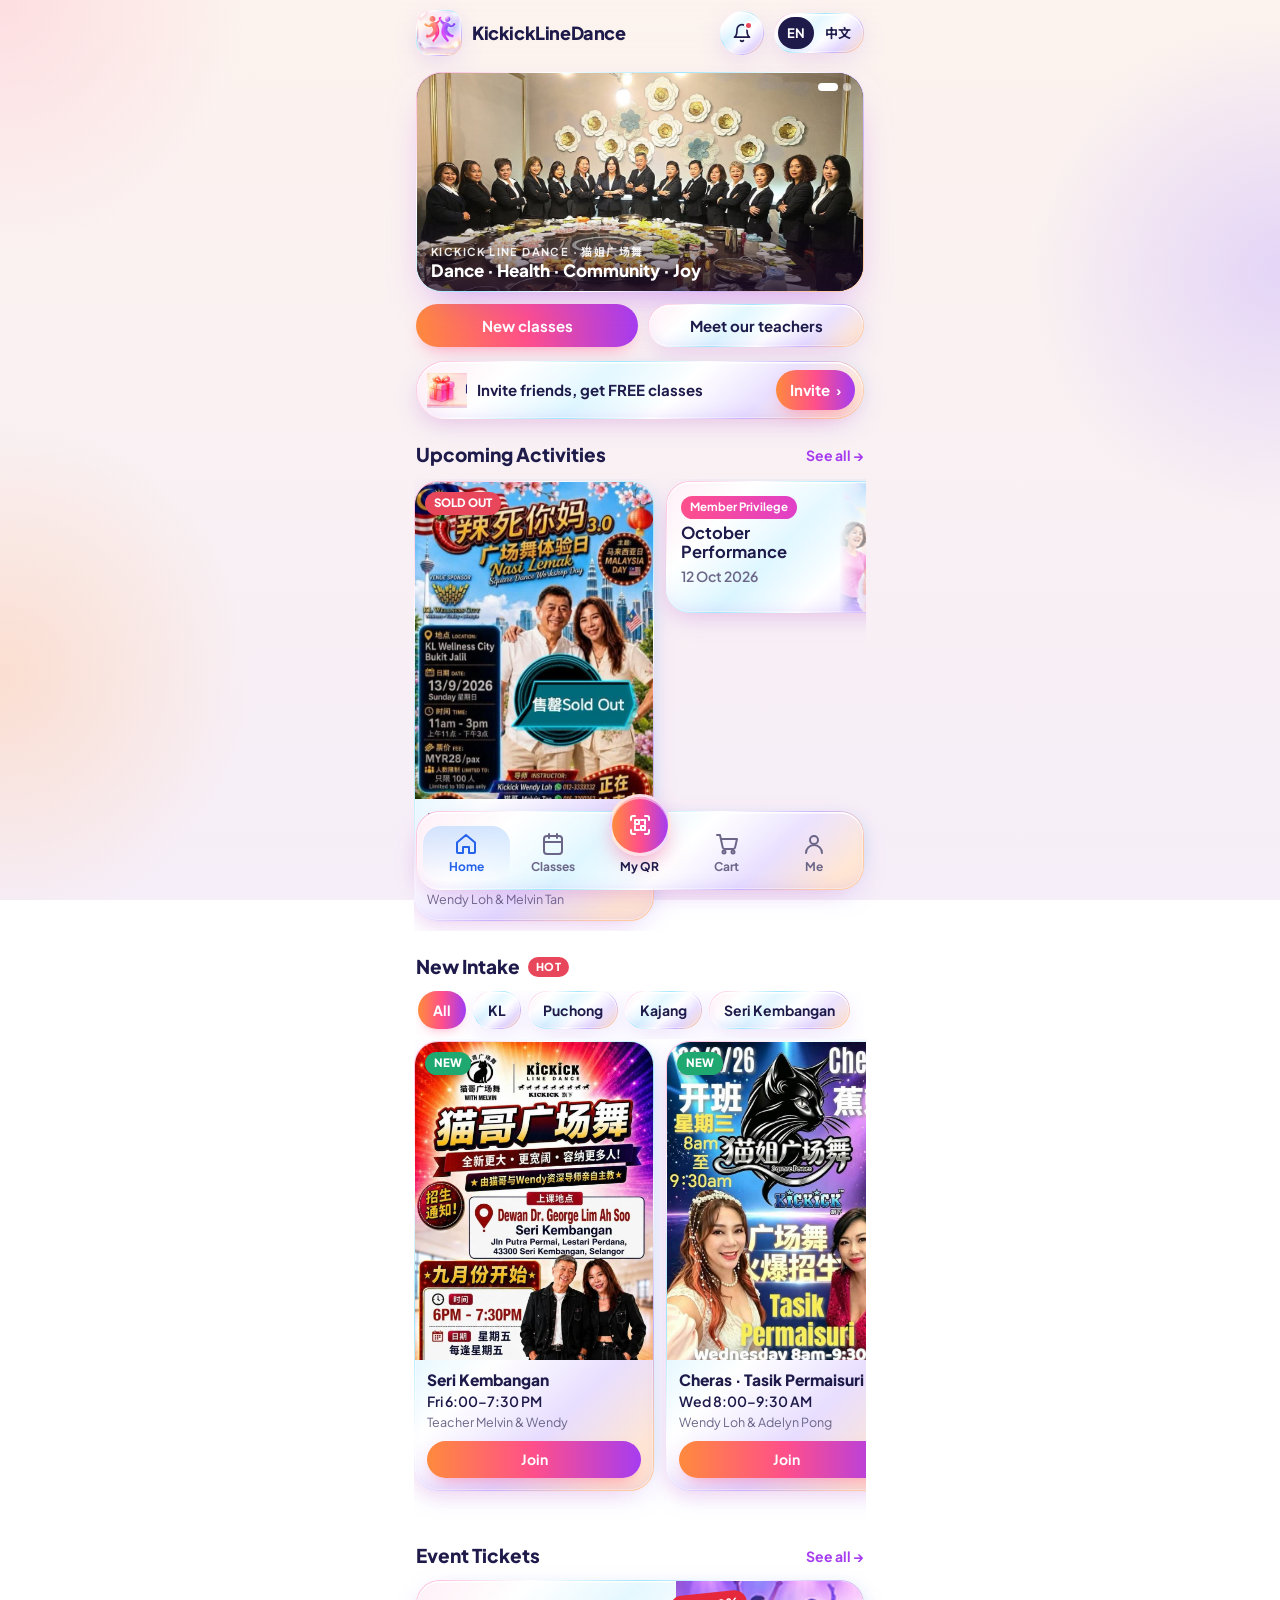
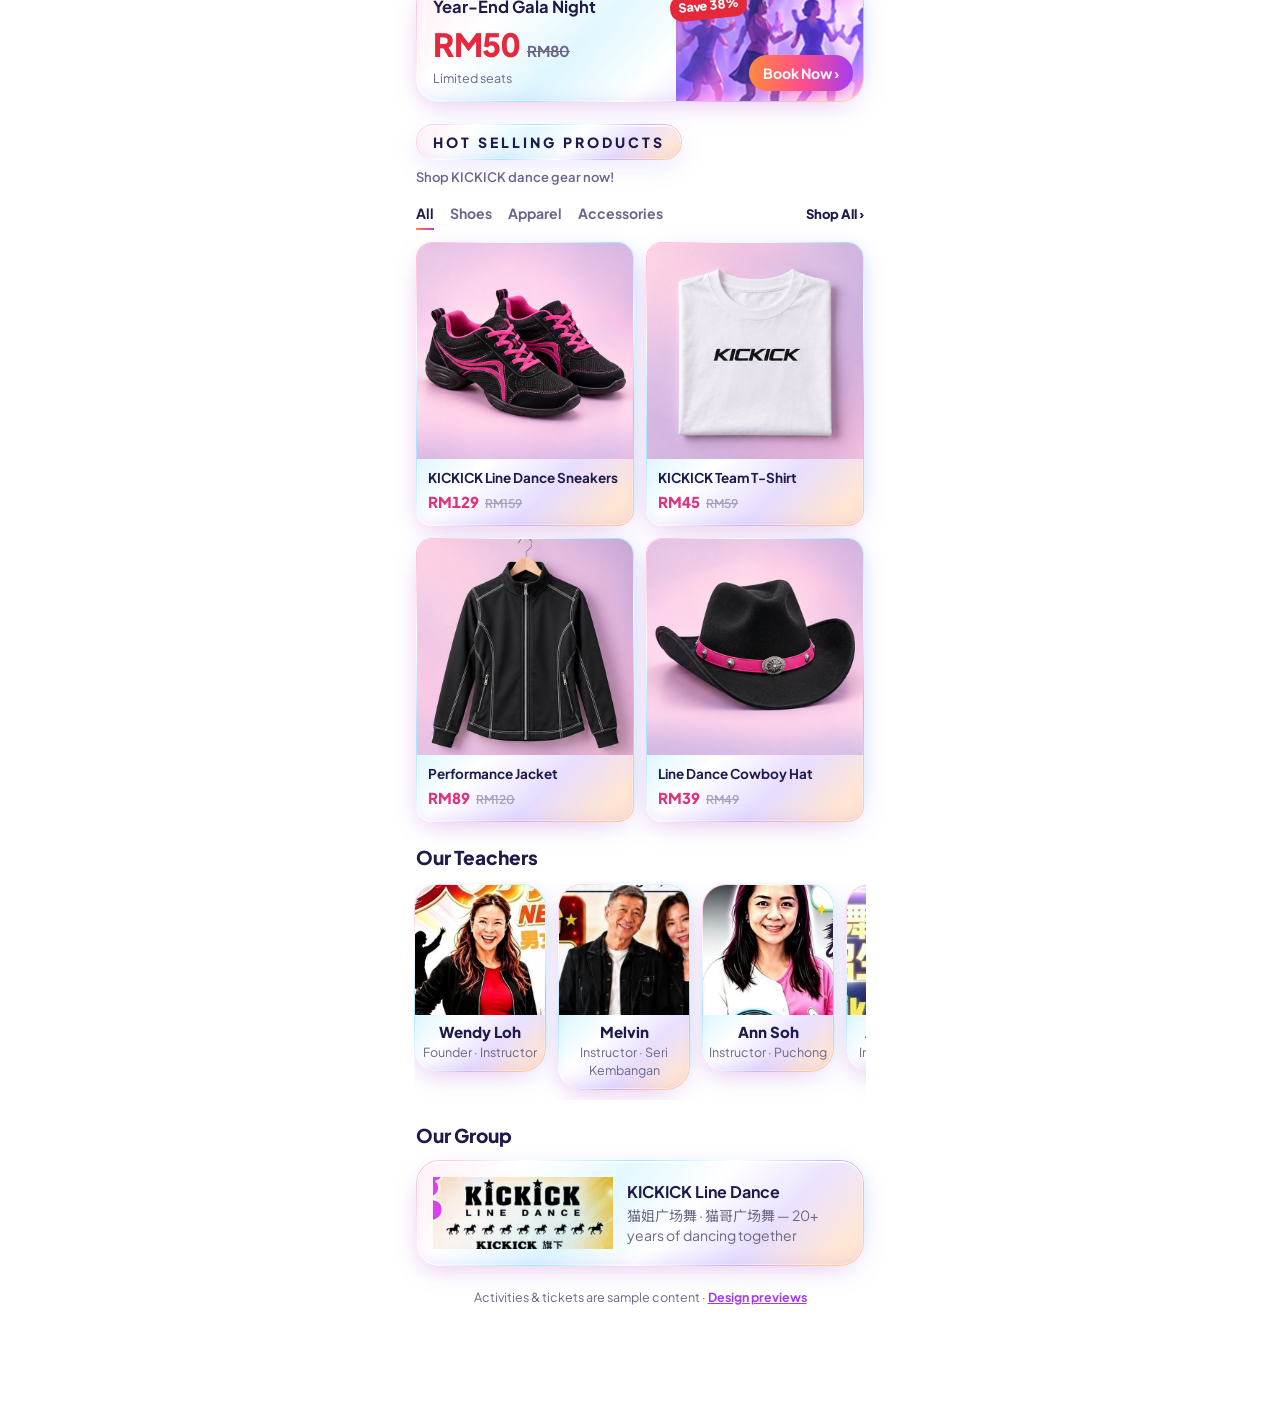
==== commit 60500746: "Add products: home Hot Selling section + products page" ====
--- a/index.html
+++ b/index.html
@@ -1,328 +1,378 @@
-<!doctype html>
-<html lang="en">
-<head>
-<meta charset="utf-8">
-<meta name="viewport" content="width=device-width, initial-scale=1, viewport-fit=cover">
-<title>KickickLineDance</title>
-<meta name="description" content="KICKICK Line Dance · 猫姐广场舞 — line dance & square dance classes in the Klang Valley.">
-<link rel="preconnect" href="https://fonts.googleapis.com">
-<link rel="preconnect" href="https://fonts.gstatic.com" crossorigin>
-<link href="https://fonts.googleapis.com/css2?family=Plus+Jakarta+Sans:wght@500;600;700;800&family=Noto+Sans+SC:wght@500;700;900&display=swap" rel="stylesheet">
-<style>
-/* Layout: one phone-width column; glass cards on a pastel bloom background; sticky glass header, floating glass nav. */
-:root{
-  --ink:#1E1B4B; --muted:#6B6688; --bg:#FCF3EE;
-  --rim:linear-gradient(135deg,#FFB3D6 0%,#fff 20%,#9FE6FF 40%,#fff 58%,#C9B2FF 76%,#FFC9A3 92%);
-  --cta:linear-gradient(90deg,#FF8A3D 0%,#FF4F8B 50%,#A63CF0 100%);
-  --new:#1FA971; --hot:#E8475B;
-  --font:"Plus Jakarta Sans","Noto Sans SC","PingFang SC","Microsoft YaHei",system-ui,sans-serif;
-}
-*{box-sizing:border-box}
-[hidden]{display:none!important}
-html{-webkit-text-size-adjust:100%}
-body{margin:0;color:var(--ink);font-family:var(--font);font-size:15px;line-height:1.45;
-  background:
-    radial-gradient(360px 360px at 0% 0%,rgba(255,205,215,.55),transparent 70%),
-    radial-gradient(360px 360px at 100% 30%,rgba(201,178,255,.45),transparent 70%),
-    radial-gradient(360px 360px at 0% 75%,rgba(255,201,163,.45),transparent 70%),
-    linear-gradient(#FCF3EE,#F6EEF8);
-  background-attachment:fixed;min-height:100vh}
-a{color:inherit}
-button{font:inherit;color:inherit;cursor:pointer}
-button:focus-visible,a:focus-visible{outline:2px solid #A63CF0;outline-offset:2px}
-.app{max-width:480px;margin:0 auto;padding:0 16px calc(110px + env(safe-area-inset-bottom,0px))}
-
-/* glass */
-.glass,.glass-pill{border:1.3px solid transparent;
-  background:linear-gradient(165deg,rgba(255,255,255,.82),rgba(255,255,255,.5)) padding-box, var(--rim) border-box;
-  -webkit-backdrop-filter:blur(20px) saturate(1.5);backdrop-filter:blur(20px) saturate(1.5);
-  box-shadow:inset 0 1.5px 0 0 rgba(255,255,255,.95), inset 0 0 0 1px rgba(255,255,255,.35), inset 0 -10px 18px -14px rgba(139,92,246,.25), 0 8px 24px 0 rgba(139,92,246,.13), -8px 12px 24px -18px rgba(236,72,153,.35), 10px -4px 22px -18px rgba(6,182,212,.35)}
-.glass{border-radius:24px}
-.glass-pill{border-radius:999px}
-.cta{border:0;background:var(--cta);color:#fff;font-weight:700;border-radius:999px;padding:10px 18px;box-shadow:0 8px 18px -8px rgba(255,79,139,.6);text-decoration:none;display:inline-flex;align-items:center;gap:6px;white-space:nowrap}
-
-/* header */
-header{position:sticky;top:0;z-index:20;padding:calc(10px + env(safe-area-inset-top,0px)) 0 10px;display:flex;align-items:center;gap:10px}
-.logo{width:46px;height:46px;border-radius:15px;overflow:hidden;flex-shrink:0}
-.logo img{width:100%;height:100%;object-fit:cover}
-.brand{font-weight:800;font-size:clamp(14px,4.1vw,18px);letter-spacing:-.4px;flex:1;min-width:0;white-space:nowrap;overflow:hidden;text-overflow:ellipsis}
-header::before{content:"";position:absolute;inset:0 -16px;z-index:-1;background:linear-gradient(rgba(252,243,238,.85),rgba(252,243,238,.55));-webkit-backdrop-filter:blur(14px);backdrop-filter:blur(14px)}
-.icon-btn{width:44px;height:44px;display:grid;place-items:center;border:1.3px solid transparent;position:relative}
-.icon-btn .dot{position:absolute;top:9px;right:10px;width:9px;height:9px;border-radius:50%;background:var(--hot);border:2px solid #fff}
-.lang{display:flex;padding:3px;gap:2px}
-.lang button{border:0;background:transparent;font-weight:700;font-size:13px;padding:7px 9px;border-radius:999px}
-.lang button[aria-pressed="true"]{background:var(--ink);color:#fff}
-
-section{margin-top:22px}
-.sec-head{display:flex;align-items:center;justify-content:space-between;margin-bottom:10px}
-.sec-head h2{font-size:19px;margin:0;font-weight:800;display:flex;align-items:center;gap:8px}
-.sec-head a{font-size:14px;font-weight:700;color:#A63CF0;text-decoration:none}
-.badge{font-size:11px;font-weight:800;color:#fff;background:var(--hot);border-radius:999px;padding:2px 8px;letter-spacing:.3px}
-
-/* hero: swipeable banner (team photo + KICKICK poster) */
-.hero{margin-top:6px;position:relative;border-radius:26px;overflow:hidden;border:1.3px solid transparent;background:linear-gradient(#fff,#fff) padding-box,var(--rim) border-box;box-shadow:0 18px 40px -18px rgba(166,60,240,.55)}
-.slides{display:flex;overflow-x:auto;scroll-snap-type:x mandatory;scrollbar-width:none}
-.slides::-webkit-scrollbar{display:none}
-.slide{flex:0 0 100%;scroll-snap-align:start;position:relative;aspect-ratio:2.05/1;overflow:hidden;background:#2a1030}
-.slide>img{position:absolute;inset:0;width:100%;height:100%;object-fit:cover}
-.slide .blur{filter:blur(18px) saturate(1.3);transform:scale(1.2);opacity:.85}
-.slide .fit{object-fit:contain}
-.slide .cap{position:absolute;left:0;right:0;bottom:0;padding:26px 14px 10px;color:#fff;background:linear-gradient(transparent,rgba(30,12,40,.78))}
-.slide .cap small{display:block;font-size:11px;font-weight:700;letter-spacing:1.4px;text-transform:uppercase;opacity:.9}
-.slide .cap b{display:block;font-size:17px;line-height:1.2;font-weight:800;text-wrap:balance}
-.dots{position:absolute;top:10px;right:12px;display:flex;gap:5px}
-.dots button{width:8px;height:8px;border-radius:999px;border:0;padding:0;background:rgba(255,255,255,.55)}
-.dots button[aria-current="true"]{width:20px;background:#fff}
-.hero-cta{display:flex;gap:10px;margin-top:12px}
-.hero-cta a{flex:1;justify-content:center}
-.hero-cta .ghost{border:1.3px solid transparent;font-weight:700;border-radius:999px;padding:10px 14px;text-decoration:none;display:inline-flex;align-items:center;justify-content:center}
-
-/* invite */
-.invite{display:flex;align-items:center;gap:10px;padding:8px 8px 8px 10px;margin-top:14px}
-.invite img{width:40px;height:40px;object-fit:contain}
-.invite span{flex:1;font-weight:700;font-size:15px;min-width:0}
-.invite .cta{padding:9px 14px;font-size:14px}
-
-/* carousels */
-.rail{display:flex;align-items:flex-start;gap:12px;overflow-x:auto;scroll-snap-type:x mandatory;padding:2px 2px 10px;margin:0 -2px;scrollbar-width:none}
-.rail::-webkit-scrollbar{display:none}
-.rail>*{scroll-snap-align:start;flex-shrink:0}
-
-.act{width:78%;max-width:320px;display:flex;overflow:hidden;min-height:132px;text-decoration:none}
-.act .txt{padding:14px 4px 14px 14px;display:flex;flex-direction:column;gap:4px;flex:1;min-width:0}
-.tag{align-self:flex-start;background:linear-gradient(90deg,#FF4F8B,#E040C8);color:#fff;font-size:11.5px;font-weight:700;border-radius:999px;padding:3px 9px}
-.act b{font-size:16.5px;line-height:1.2}
-.act small{font-size:14px;color:var(--muted);font-weight:600}
-.act img{width:46%;object-fit:cover;-webkit-mask-image:linear-gradient(90deg,transparent,#000 30%);mask-image:linear-gradient(90deg,transparent,#000 30%)}
-
-/* new intake */
-.chips{display:flex;gap:7px;overflow-x:auto;padding:0 2px 10px;scrollbar-width:none}
-.chips::-webkit-scrollbar{display:none}
-.chips button{flex-shrink:0;border:1.3px solid transparent;font-weight:700;font-size:14px;padding:8px 14px}
-.chips button[aria-pressed="true"]{background:var(--cta) padding-box,var(--cta) border-box;color:#fff;box-shadow:0 6px 14px -8px rgba(255,79,139,.7)}
-.poster{width:58%;max-width:240px;overflow:hidden;display:flex;flex-direction:column}
-.poster a{position:relative;display:block}
-.poster img{display:block;width:100%;aspect-ratio:3/4;object-fit:cover;object-position:top}
-.poster .new{position:absolute;top:10px;left:10px;background:var(--new);color:#fff;font-size:11.5px;font-weight:800;border-radius:999px;padding:3px 9px;box-shadow:0 4px 10px -4px rgba(0,0,0,.35)}
-.poster .info{padding:10px 12px 12px;display:flex;flex-direction:column;gap:2px}
-.poster .area{font-weight:800;font-size:15.5px;line-height:1.25}
-.poster .when{font-size:14px;font-weight:600}
-.poster .who{font-size:12.5px;color:var(--muted)}
-.poster .cta{margin-top:8px;justify-content:center;padding:8px 14px;font-size:14px}
-.empty{padding:18px;color:var(--muted);font-size:14px}
-
-/* tickets */
-.ticket{display:flex;align-items:stretch;overflow:hidden;min-height:118px}
-.ticket .txt{padding:14px 0 14px 16px;flex:1;display:flex;flex-direction:column;justify-content:center;gap:2px;min-width:0}
-.ticket b{font-size:16.5px}
-.price{display:flex;align-items:baseline;gap:8px}
-.price strong{font-size:32px;color:#E5283C;font-weight:800;letter-spacing:-.5px;font-variant-numeric:tabular-nums}
-.price s{color:var(--muted);font-weight:700}
-.ticket .side{width:42%;position:relative;display:flex;align-items:flex-end;justify-content:flex-end;padding:10px;background-size:cover;background-position:center}
-.ticket .save{position:absolute;left:-6px;top:12px;background:#E5283C;color:#fff;font-weight:800;font-size:12.5px;border-radius:12px;padding:6px 8px;text-align:center;line-height:1.1;transform:rotate(-6deg)}
-
-/* teachers */
-.teacher{width:132px;overflow:hidden;text-align:center;text-decoration:none}
-.teacher img{display:block;width:100%;aspect-ratio:1;object-fit:cover;object-position:top}
-.teacher .nm{font-weight:800;font-size:15px;padding:8px 6px 0;line-height:1.2}
-.teacher .rl{font-size:12.5px;color:var(--muted);padding:2px 6px 10px}
-
-/* group */
-.group{display:flex;align-items:center;gap:14px;padding:16px}
-.group img{width:44%;max-width:180px;mix-blend-mode:multiply}
-.group p{margin:0;font-size:14px;color:var(--muted)}
-.group b{display:block;font-size:16px;color:var(--ink);margin-bottom:2px}
-
-.foot{margin:22px 0 0;text-align:center;font-size:12.5px;color:var(--muted)}
-.foot a{color:#A63CF0;font-weight:700}
-
-/* bottom nav */
-nav.tabbar{position:fixed;left:50%;transform:translateX(-50%);bottom:calc(10px + env(safe-area-inset-bottom,0px));width:min(448px,calc(100% - 24px));display:grid;grid-template-columns:repeat(5,1fr);align-items:end;padding:6px 6px 8px;z-index:30}
-nav.tabbar a,nav.tabbar button{border:0;background:transparent;display:flex;flex-direction:column;align-items:center;gap:2px;font-size:12px;font-weight:700;color:var(--muted);text-decoration:none;padding:6px 0;border-radius:18px}
-nav.tabbar .on{color:#2563EB;background:linear-gradient(180deg,rgba(191,219,254,.7),rgba(255,255,255,.4))}
-nav.tabbar svg{width:24px;height:24px}
-nav.tabbar .qr{margin-top:-30px}
-nav.tabbar .qr .orb{width:62px;height:62px;border-radius:50%;background:var(--cta);display:grid;place-items:center;color:#fff;box-shadow:0 10px 24px -8px rgba(255,79,139,.7), inset 0 2px 0 rgba(255,255,255,.5);border:3px solid rgba(255,255,255,.8)}
-nav.tabbar .qr span{color:var(--ink)}
-
-.toast{position:fixed;left:50%;bottom:110px;transform:translateX(-50%);background:var(--ink);color:#fff;padding:10px 16px;border-radius:999px;font-weight:700;font-size:14px;z-index:40}
-@media (prefers-reduced-motion:no-preference){.rail{scroll-behavior:smooth}}
-</style>
-</head>
-<body>
-<div class="app">
-  <header>
-    <div class="logo glass"><img src="app-logo.png" alt=""></div>
-    <div class="brand">KickickLineDance</div>
-    <button class="icon-btn glass" type="button" data-soon aria-label="Notifications"><svg width="20" height="20" viewBox="0 0 24 24" fill="none" stroke="currentColor" stroke-width="2" stroke-linecap="round" stroke-linejoin="round"><path d="M6 8a6 6 0 1 1 12 0c0 7 3 9 3 9H3s3-2 3-9"/><path d="M10.3 21a1.94 1.94 0 0 0 3.4 0"/></svg><span class="dot"></span></button>
-    <div class="lang glass-pill" role="group" aria-label="Language">
-      <button type="button" data-lang="en" aria-pressed="true">EN</button>
-      <button type="button" data-lang="zh" aria-pressed="false">中文</button>
-    </div>
-  </header>
-
-  <!-- HERO -->
-  <div class="hero" id="hero">
-    <div class="slides" id="slides">
-      <div class="slide"><img src="hero-team.jpg" alt="KICKICK Line Dance teachers"><div class="cap"><small data-t="heroEyebrow"></small><b data-t="heroTitle"></b></div></div>
-      <div class="slide"><img class="blur" src="hero-kickick.jpg" alt=""><img class="fit" src="hero-kickick.jpg" alt="KICKICK Line Dance"></div>
-    </div>
-    <div class="dots" id="dots"><button type="button" aria-label="Slide 1" aria-current="true"></button><button type="button" aria-label="Slide 2"></button></div>
-  </div>
-  <div class="hero-cta">
-    <a class="cta" href="#intake" data-t="heroBtn1"></a>
-    <a class="ghost glass-pill" href="#teachers" data-t="heroBtn2"></a>
-  </div>
-
-  <div class="invite glass-pill">
-    <img src="gift.png" alt="">
-    <span data-t="invite"></span>
-    <button class="cta" type="button" data-soon><span data-t="inviteBtn"></span> ›</button>
-  </div>
-
-  <section>
-    <div class="sec-head"><h2 data-t="actTitle"></h2><a href="#" data-soon data-t="seeAll"></a></div>
-    <div class="rail">
-      <div class="poster glass">
-        <a href="event-nasi-lemak.jpg" target="_blank" rel="noopener"><img src="event-nasi-lemak.jpg" alt="Nasi Lemak Square Dance Workshop Day 3.0"><span class="new" style="background:var(--hot)" data-t="soldOut"></span></a>
-        <div class="info"><span class="area" data-t="ev1"></span><span class="when" data-t="ev1d"></span><span class="who" data-t="ev1v"></span></div>
-      </div>
-      <a class="act glass" href="#" data-soon><div class="txt"><span class="tag" data-t="member"></span><b data-t="act1"></b><small data-t="act1d"></small></div><img src="act-1.jpg" alt=""></a>
-      <a class="act glass" href="#" data-soon><div class="txt"><span class="tag" data-t="member"></span><b data-t="act2"></b><small data-t="act2d"></small></div><img src="act-2.jpg" alt=""></a>
-    </div>
-  </section>
-
-  <section id="intake">
-    <div class="sec-head"><h2><span data-t="intakeTitle"></span><span class="badge">HOT</span></h2></div>
-    <div class="chips" id="areas" role="group" aria-label="Area"></div>
-    <div class="rail" id="posters"></div>
-  </section>
-
-  <section>
-    <div class="sec-head"><h2 data-t="ticketTitle"></h2><a href="#" data-soon data-t="seeAll"></a></div>
-    <div class="ticket glass">
-      <div class="txt"><b data-t="ticket1"></b><div class="price"><strong>RM50</strong><s>RM80</s></div><small style="color:var(--muted)" data-t="ticket1d"></small></div>
-      <div class="side" style="background-image:url(ticket-bg.jpg)"><span class="save" data-t="save"></span><button class="cta" type="button" data-soon style="padding:8px 14px;font-size:14px" data-t="book"></button></div>
-    </div>
-  </section>
-
-  <section id="teachers">
-    <div class="sec-head"><h2 data-t="teacherTitle"></h2></div>
-    <div class="rail" id="teacherRail"></div>
-  </section>
-
-  <section>
-    <div class="sec-head"><h2 data-t="groupTitle"></h2></div>
-    <div class="group glass">
-      <img src="kickick-logo.png" alt="KICKICK Line Dance">
-      <p><b data-t="groupName"></b><span data-t="groupSub"></span></p>
-    </div>
-  </section>
-
-  <p class="foot"><span data-t="sample"></span> · <a href="designs.html" data-t="designs"></a></p>
-</div>
-
-<nav class="tabbar glass" aria-label="Main">
-  <a href="./" class="on" aria-current="page"><svg viewBox="0 0 24 24" fill="none" stroke="currentColor" stroke-width="2" stroke-linecap="round" stroke-linejoin="round"><path d="M3 10.5 12 3l9 7.5V20a1 1 0 0 1-1 1h-5v-6h-6v6H4a1 1 0 0 1-1-1z"/></svg><span data-t="navHome"></span></a>
-  <a href="classes.html"><svg viewBox="0 0 24 24" fill="none" stroke="currentColor" stroke-width="2" stroke-linecap="round" stroke-linejoin="round"><rect x="3" y="4" width="18" height="18" rx="3"/><path d="M16 2v4M8 2v4M3 10h18"/></svg><span data-t="navClasses"></span></a>
-  <button type="button" class="qr" data-soon><span class="orb"><svg viewBox="0 0 24 24" fill="none" stroke="currentColor" stroke-width="2" stroke-linecap="round" stroke-linejoin="round"><path d="M3 7V5a2 2 0 0 1 2-2h2M17 3h2a2 2 0 0 1 2 2v2M21 17v2a2 2 0 0 1-2 2h-2M7 21H5a2 2 0 0 1-2-2v-2"/><rect x="7" y="7" width="4" height="4"/><rect x="13" y="13" width="4" height="4"/><path d="M13 7h4v4M7 13v4h4"/></svg></span><span data-t="navQR"></span></button>
-  <button type="button" data-soon><svg viewBox="0 0 24 24" fill="none" stroke="currentColor" stroke-width="2" stroke-linecap="round" stroke-linejoin="round"><circle cx="9" cy="20" r="1.5"/><circle cx="18" cy="20" r="1.5"/><path d="M2 3h3l2.7 12.4a2 2 0 0 0 2 1.6h8.4a2 2 0 0 0 2-1.6L22 7H6"/></svg><span data-t="navCart"></span></button>
-  <button type="button" data-soon><svg viewBox="0 0 24 24" fill="none" stroke="currentColor" stroke-width="2" stroke-linecap="round" stroke-linejoin="round"><circle cx="12" cy="8" r="4"/><path d="M4 21a8 8 0 0 1 16 0"/></svg><span data-t="navMe"></span></button>
-</nav>
-<div class="toast" id="toast" hidden></div>
-
-<script>
-(function(){
-  var T={
-    en:{heroEyebrow:'KICKICK Line Dance · 猫姐广场舞',heroTitle:'Dance · Health · Community · Joy',heroSub:'Line dance & square dance classes across the Klang Valley — no experience needed.',heroBtn1:'New classes',heroBtn2:'Meet our teachers',
-      invite:'Invite friends, get FREE classes',inviteBtn:'Invite',actTitle:'Upcoming Activities',seeAll:'See all →',member:'Member Privilege',
-      soldOut:'SOLD OUT',ev1:'Nasi Lemak Square Dance Workshop Day 3.0',ev1d:'Sun 13 Sep 2026 · 11 AM–3 PM',ev1v:'KL Wellness City, Bukit Jalil · RM28 · Wendy Loh & Melvin Tan',
-      act1:'October Performance',act1d:'12 Oct 2026',act2:'Monthly Gathering',act2d:'26 Oct 2026',
-      intakeTitle:'New Intake',all:'All',join:'Join',ticketTitle:'Event Tickets',ticket1:'Year-End Gala Night',ticket1d:'Limited seats',save:'Save 38%',book:'Book Now ›',
-      teacherTitle:'Our Teachers',groupTitle:'Our Group',groupName:'KICKICK Line Dance',groupSub:'猫姐广场舞 · 猫哥广场舞 — 20+ years of dancing together',
-      sample:'Activities & tickets are sample content',designs:'Design previews',
-      navHome:'Home',navClasses:'Classes',navQR:'My QR',navCart:'Cart',navMe:'Me',soon:'Coming soon'},
-    zh:{heroEyebrow:'KICKICK Line Dance · 猫姐广场舞',heroTitle:'跳出健康 · 跳出快乐',heroSub:'巴生谷多个地点开设排舞与广场舞课程，有无跳舞经验均可参加！',heroBtn1:'新班招生',heroBtn2:'认识老师',
-      invite:'邀请朋友，免费上课',inviteBtn:'立即邀请',actTitle:'近期活动',seeAll:'查看全部 →',member:'会员专享',
-      soldOut:'售罄',ev1:'辣死你妈 3.0 · 广场舞体验日',ev1d:'2026年9月13日 星期日 · 上午11点–下午3点',ev1v:'KL Wellness City, Bukit Jalil · RM28 · Wendy Loh & 猫哥 Melvin Tan',
-      act1:'十月表演',act1d:'2026年10月12日',act2:'每月聚会',act2d:'2026年10月26日',
-      intakeTitle:'新班招生',all:'全部',join:'报名',ticketTitle:'活动门票',ticket1:'年终晚会',ticket1d:'名额有限',save:'省 38%',book:'立即订票 ›',
-      teacherTitle:'我们的老师',groupTitle:'我们的团队',groupName:'KICKICK Line Dance',groupSub:'猫姐广场舞 · 猫哥广场舞 —— 20 多年一起跳舞',
-      sample:'活动与门票为示范内容',designs:'设计稿预览',
-      navHome:'首页',navClasses:'课程',navQR:'我的 QR',navCart:'购物车',navMe:'我的',soon:'即将推出'}
-  };
-  var INTAKE=[
-    {img:'intake-seri-kembangan-fri.jpg',area:'sk',en:['Seri Kembangan','Fri 6:00–7:30 PM','Teacher Melvin & Wendy'],zh:['Seri Kembangan','星期五 晚上 6:00–7:30','猫哥 & Wendy 老师']},
-    {img:'intake-cheras-wed.jpg',area:'kl',en:['Cheras · Tasik Permaisuri','Wed 8:00–9:30 AM','Wendy Loh & Adelyn Pong'],zh:['蕉赖 · Tasik Permaisuri','星期三 早上 8:00–9:30','猫姐 Wendy Loh & Adelyn Pong']},
-    {img:'intake-puchong-bandar-puteri-mon-oct.jpg',area:'puchong',en:['Puchong · Bandar Puteri','Mon 9:30–11:00 AM','Ann Soh & Wendy Loh'],zh:['蒲种 · Bandar Puteri','星期一 早上 9:30–11:00','猫妹 Ann Soh & 猫姐 Wendy Loh']},
-    {img:'intake-puchong-putra-prima-thu.jpg',area:'puchong',en:['Puchong · Putra Prima','Thu 7:00–8:30 PM','Wiwien Loh & Ann Soh'],zh:['蒲种 · Putra Prima','星期四 晚上 7:00–8:30','Wiwien Loh & Ann Soh']},
-    {img:'intake-kajang-thu.jpg',area:'kajang',en:['Kajang · Hokkien Association','Thu 9:00 AM','Teacher Jane Tang'],zh:['加影 · 福建会馆','星期四 早上 9:00','Jane Tang 老师']},
-    {img:'intake-oug-sat.jpg',area:'kl',en:['OUG · Dewan Komuniti','Sat 9:00 AM–12:00 PM','Wendy Loh & Rowena Hu'],zh:['OUG · 华联会所','星期六 早上 9:00–12:00','Wendy Loh & Rowena Hu']}
-  ];
-  var AREAS=[['all'],['kl','KL','吉隆坡'],['puchong','Puchong','蒲种'],['kajang','Kajang','加影'],['sk','Seri Kembangan','Seri Kembangan']];
-  var TEACHERS=[
-    {img:'t-wendy.jpg',en:['Wendy Loh','Founder · Instructor'],zh:['猫姐 Wendy Loh','创办人 · 导师']},
-    {img:'t-melvin.jpg',en:['Melvin','Instructor · Seri Kembangan'],zh:['猫哥 Melvin','导师 · Seri Kembangan']},
-    {img:'t-ann.jpg',en:['Ann Soh','Instructor · Puchong'],zh:['猫妹 Ann Soh','导师 · 蒲种']},
-    {img:'t-adelyn.jpg',en:['Adelyn Pong','Instructor · Cheras'],zh:['Adelyn Pong','导师 · 蕉赖']},
-    {img:'t-jane.jpg',en:['Jane Tang','Instructor · Kajang'],zh:['Jane Tang','导师 · 加影']},
-    {img:'t-wiwien.jpg',en:['Wiwien Loh','Instructor · Puchong'],zh:['Wiwien Loh','导师 · 蒲种']},
-    {img:'t-rowena.jpg',en:['Rowena Hu','Co-instructor · OUG'],zh:['Rowena Hu','协助导师 · OUG']}
-  ];
-  var st={lang:'en',area:'all'};
-  try{ if(localStorage.getItem('kld_lang')==='zh') st.lang='zh'; }catch(e){}
-
-  function el(tag,cls,txt){ var e=document.createElement(tag); if(cls) e.className=cls; if(txt!=null) e.textContent=txt; return e; }
-  function renderIntake(){
-    var t=T[st.lang], a=document.getElementById('areas'); a.innerHTML='';
-    AREAS.forEach(function(x){
-      var b=el('button','glass-pill', x[0]==='all'?t.all:(st.lang==='zh'?x[2]:x[1])); b.type='button';
-      b.setAttribute('aria-pressed', st.area===x[0]);
-      b.onclick=function(){ st.area=x[0]; renderIntake(); };
-      a.appendChild(b);
-    });
-    var r=document.getElementById('posters'); r.innerHTML='';
-    INTAKE.filter(function(k){return st.area==='all'||k.area===st.area;}).forEach(function(k){
-      var d=k[st.lang], c=el('div','poster glass');
-      var link=el('a'); link.href=k.img; link.target='_blank'; link.rel='noopener';
-      var im=el('img'); im.src=k.img; im.alt=d[0]; im.loading='lazy'; link.appendChild(im); link.appendChild(el('span','new','NEW'));
-      var info=el('div','info'); info.appendChild(el('span','area',d[0])); info.appendChild(el('span','when',d[1])); info.appendChild(el('span','who',d[2]));
-      var j=el('button','cta',t.join); j.type='button'; j.setAttribute('data-soon',''); j.onclick=soon; info.appendChild(j);
-      c.appendChild(link); c.appendChild(info); r.appendChild(c);
-    });
-    r.scrollLeft=0;
-  }
-  function renderTeachers(){
-    var r=document.getElementById('teacherRail'); r.innerHTML='';
-    TEACHERS.forEach(function(p){
-      var d=p[st.lang], c=el('div','teacher glass'), im=el('img'); im.src=''+p.img; im.alt=d[0]; im.loading='lazy';
-      c.appendChild(im); c.appendChild(el('div','nm',d[0])); c.appendChild(el('div','rl',d[1])); r.appendChild(c);
-    });
-  }
-  function render(){
-    var t=T[st.lang]; document.documentElement.lang=st.lang==='zh'?'zh':'en';
-    document.querySelectorAll('[data-t]').forEach(function(e){ e.textContent=t[e.getAttribute('data-t')]; });
-    document.querySelectorAll('[data-lang]').forEach(function(b){ b.setAttribute('aria-pressed', b.dataset.lang===st.lang); });
-    renderIntake(); renderTeachers();
-    try{ localStorage.setItem('kld_lang',st.lang); }catch(e){}
-  }
-  var tt; function soon(e){ if(e) e.preventDefault(); var x=document.getElementById('toast'); x.textContent=T[st.lang].soon; x.hidden=false; clearTimeout(tt); tt=setTimeout(function(){x.hidden=true;},1600); }
-  document.querySelectorAll('[data-soon]').forEach(function(b){ b.addEventListener('click',soon); });
-  document.querySelectorAll('[data-lang]').forEach(function(b){ b.addEventListener('click',function(){ st.lang=b.dataset.lang; render(); }); });
-  document.querySelectorAll('[data-screen-link]').forEach(function(a){ a.addEventListener('click',function(){ try{ localStorage.setItem('kld_screen',a.dataset.screenLink); }catch(e){} }); });
-  /* hero slider: dots + gentle autoplay, paused when the viewer interacts or prefers reduced motion */
-  (function(){
-    var sl=document.getElementById('slides'), dots=[].slice.call(document.querySelectorAll('#dots button')), i=0, timer;
-    function go(n){ i=(n+dots.length)%dots.length; sl.scrollTo({left:sl.clientWidth*i,behavior:'smooth'}); }
-    function mark(){ var n=Math.round(sl.scrollLeft/sl.clientWidth); dots.forEach(function(d,k){ d.setAttribute('aria-current', k===n); }); i=n; }
-    sl.addEventListener('scroll',function(){ requestAnimationFrame(mark); });
-    dots.forEach(function(d,k){ d.addEventListener('click',function(){ stop(); go(k); }); });
-    function stop(){ clearInterval(timer); timer=null; }
-    sl.addEventListener('touchstart',stop,{passive:true}); sl.addEventListener('pointerdown',stop);
-    if(!(window.matchMedia&&matchMedia('(prefers-reduced-motion: reduce)').matches)) timer=setInterval(function(){ go(i+1); },4500);
-  })();
-  render();
-})();
-</script>
-</body>
-</html>
+<!doctype html>
+<html lang="en">
+<head>
+<meta charset="utf-8">
+<meta name="viewport" content="width=device-width, initial-scale=1, viewport-fit=cover">
+<title>KickickLineDance</title>
+<meta name="description" content="KICKICK Line Dance · 猫姐广场舞 — line dance & square dance classes in the Klang Valley.">
+<link rel="preconnect" href="https://fonts.googleapis.com">
+<link rel="preconnect" href="https://fonts.gstatic.com" crossorigin>
+<link href="https://fonts.googleapis.com/css2?family=Plus+Jakarta+Sans:wght@500;600;700;800&family=Noto+Sans+SC:wght@500;700;900&display=swap" rel="stylesheet">
+<style>
+/* Layout: one phone-width column; glass cards on a pastel bloom background; sticky glass header, floating glass nav. */
+:root{
+  --ink:#1E1B4B; --muted:#6B6688; --bg:#FCF3EE;
+  --rim:linear-gradient(135deg,#FFB3D6 0%,#fff 20%,#9FE6FF 40%,#fff 58%,#C9B2FF 76%,#FFC9A3 92%);
+  --cta:linear-gradient(90deg,#FF8A3D 0%,#FF4F8B 50%,#A63CF0 100%);
+  --new:#1FA971; --hot:#E8475B;
+  --font:"Plus Jakarta Sans","Noto Sans SC","PingFang SC","Microsoft YaHei",system-ui,sans-serif;
+}
+*{box-sizing:border-box}
+[hidden]{display:none!important}
+html{-webkit-text-size-adjust:100%}
+body{margin:0;color:var(--ink);font-family:var(--font);font-size:15px;line-height:1.45;
+  background:
+    radial-gradient(360px 360px at 0% 0%,rgba(255,205,215,.55),transparent 70%),
+    radial-gradient(360px 360px at 100% 30%,rgba(201,178,255,.45),transparent 70%),
+    radial-gradient(360px 360px at 0% 75%,rgba(255,201,163,.45),transparent 70%),
+    linear-gradient(#FCF3EE,#F6EEF8);
+  background-attachment:fixed;min-height:100vh}
+a{color:inherit}
+button{font:inherit;color:inherit;cursor:pointer}
+button:focus-visible,a:focus-visible{outline:2px solid #A63CF0;outline-offset:2px}
+.app{max-width:480px;margin:0 auto;padding:0 16px calc(110px + env(safe-area-inset-bottom,0px))}
+
+/* glass */
+.glass,.glass-pill{border:1.3px solid transparent;
+  background:linear-gradient(165deg,rgba(255,255,255,.82),rgba(255,255,255,.5)) padding-box, var(--rim) border-box;
+  -webkit-backdrop-filter:blur(20px) saturate(1.5);backdrop-filter:blur(20px) saturate(1.5);
+  box-shadow:inset 0 1.5px 0 0 rgba(255,255,255,.95), inset 0 0 0 1px rgba(255,255,255,.35), inset 0 -10px 18px -14px rgba(139,92,246,.25), 0 8px 24px 0 rgba(139,92,246,.13), -8px 12px 24px -18px rgba(236,72,153,.35), 10px -4px 22px -18px rgba(6,182,212,.35)}
+.glass{border-radius:24px}
+.glass-pill{border-radius:999px}
+.cta{border:0;background:var(--cta);color:#fff;font-weight:700;border-radius:999px;padding:10px 18px;box-shadow:0 8px 18px -8px rgba(255,79,139,.6);text-decoration:none;display:inline-flex;align-items:center;gap:6px;white-space:nowrap}
+
+/* header */
+header{position:sticky;top:0;z-index:20;padding:calc(10px + env(safe-area-inset-top,0px)) 0 10px;display:flex;align-items:center;gap:10px}
+.logo{width:46px;height:46px;border-radius:15px;overflow:hidden;flex-shrink:0}
+.logo img{width:100%;height:100%;object-fit:cover}
+.brand{font-weight:800;font-size:clamp(14px,4.1vw,18px);letter-spacing:-.4px;flex:1;min-width:0;white-space:nowrap;overflow:hidden;text-overflow:ellipsis}
+header::before{content:"";position:absolute;inset:0 -16px;z-index:-1;background:linear-gradient(rgba(252,243,238,.85),rgba(252,243,238,.55));-webkit-backdrop-filter:blur(14px);backdrop-filter:blur(14px)}
+.icon-btn{width:44px;height:44px;display:grid;place-items:center;border:1.3px solid transparent;position:relative}
+.icon-btn .dot{position:absolute;top:9px;right:10px;width:9px;height:9px;border-radius:50%;background:var(--hot);border:2px solid #fff}
+.lang{display:flex;padding:3px;gap:2px}
+.lang button{border:0;background:transparent;font-weight:700;font-size:13px;padding:7px 9px;border-radius:999px}
+.lang button[aria-pressed="true"]{background:var(--ink);color:#fff}
+
+section{margin-top:22px}
+.sec-head{display:flex;align-items:center;justify-content:space-between;margin-bottom:10px}
+.sec-head h2{font-size:19px;margin:0;font-weight:800;display:flex;align-items:center;gap:8px}
+.sec-head a{font-size:14px;font-weight:700;color:#A63CF0;text-decoration:none}
+.badge{font-size:11px;font-weight:800;color:#fff;background:var(--hot);border-radius:999px;padding:2px 8px;letter-spacing:.3px}
+
+/* hero: swipeable banner (team photo + KICKICK poster) */
+.hero{margin-top:6px;position:relative;border-radius:26px;overflow:hidden;border:1.3px solid transparent;background:linear-gradient(#fff,#fff) padding-box,var(--rim) border-box;box-shadow:0 18px 40px -18px rgba(166,60,240,.55)}
+.slides{display:flex;overflow-x:auto;scroll-snap-type:x mandatory;scrollbar-width:none}
+.slides::-webkit-scrollbar{display:none}
+.slide{flex:0 0 100%;scroll-snap-align:start;position:relative;aspect-ratio:2.05/1;overflow:hidden;background:#2a1030}
+.slide>img{position:absolute;inset:0;width:100%;height:100%;object-fit:cover}
+.slide .blur{filter:blur(18px) saturate(1.3);transform:scale(1.2);opacity:.85}
+.slide .fit{object-fit:contain}
+.slide .cap{position:absolute;left:0;right:0;bottom:0;padding:26px 14px 10px;color:#fff;background:linear-gradient(transparent,rgba(30,12,40,.78))}
+.slide .cap small{display:block;font-size:11px;font-weight:700;letter-spacing:1.4px;text-transform:uppercase;opacity:.9}
+.slide .cap b{display:block;font-size:17px;line-height:1.2;font-weight:800;text-wrap:balance}
+.dots{position:absolute;top:10px;right:12px;display:flex;gap:5px}
+.dots button{width:8px;height:8px;border-radius:999px;border:0;padding:0;background:rgba(255,255,255,.55)}
+.dots button[aria-current="true"]{width:20px;background:#fff}
+.hero-cta{display:flex;gap:10px;margin-top:12px}
+.hero-cta a{flex:1;justify-content:center}
+.hero-cta .ghost{border:1.3px solid transparent;font-weight:700;border-radius:999px;padding:10px 14px;text-decoration:none;display:inline-flex;align-items:center;justify-content:center}
+
+/* invite */
+.invite{display:flex;align-items:center;gap:10px;padding:8px 8px 8px 10px;margin-top:14px}
+.invite img{width:40px;height:40px;object-fit:contain}
+.invite span{flex:1;font-weight:700;font-size:15px;min-width:0}
+.invite .cta{padding:9px 14px;font-size:14px}
+
+/* carousels */
+.rail{display:flex;align-items:flex-start;gap:12px;overflow-x:auto;scroll-snap-type:x mandatory;padding:2px 2px 10px;margin:0 -2px;scrollbar-width:none}
+.rail::-webkit-scrollbar{display:none}
+.rail>*{scroll-snap-align:start;flex-shrink:0}
+
+.act{width:78%;max-width:320px;display:flex;overflow:hidden;min-height:132px;text-decoration:none}
+.act .txt{padding:14px 4px 14px 14px;display:flex;flex-direction:column;gap:4px;flex:1;min-width:0}
+.tag{align-self:flex-start;background:linear-gradient(90deg,#FF4F8B,#E040C8);color:#fff;font-size:11.5px;font-weight:700;border-radius:999px;padding:3px 9px}
+.act b{font-size:16.5px;line-height:1.2}
+.act small{font-size:14px;color:var(--muted);font-weight:600}
+.act img{width:46%;object-fit:cover;-webkit-mask-image:linear-gradient(90deg,transparent,#000 30%);mask-image:linear-gradient(90deg,transparent,#000 30%)}
+
+/* new intake */
+.chips{display:flex;gap:7px;overflow-x:auto;padding:0 2px 10px;scrollbar-width:none}
+.chips::-webkit-scrollbar{display:none}
+.chips button{flex-shrink:0;border:1.3px solid transparent;font-weight:700;font-size:14px;padding:8px 14px}
+.chips button[aria-pressed="true"]{background:var(--cta) padding-box,var(--cta) border-box;color:#fff;box-shadow:0 6px 14px -8px rgba(255,79,139,.7)}
+.poster{width:58%;max-width:240px;overflow:hidden;display:flex;flex-direction:column}
+.poster a{position:relative;display:block}
+.poster img{display:block;width:100%;aspect-ratio:3/4;object-fit:cover;object-position:top}
+.poster .new{position:absolute;top:10px;left:10px;background:var(--new);color:#fff;font-size:11.5px;font-weight:800;border-radius:999px;padding:3px 9px;box-shadow:0 4px 10px -4px rgba(0,0,0,.35)}
+.poster .info{padding:10px 12px 12px;display:flex;flex-direction:column;gap:2px}
+.poster .area{font-weight:800;font-size:15.5px;line-height:1.25}
+.poster .when{font-size:14px;font-weight:600}
+.poster .who{font-size:12.5px;color:var(--muted)}
+.poster .cta{margin-top:8px;justify-content:center;padding:8px 14px;font-size:14px}
+.empty{padding:18px;color:var(--muted);font-size:14px}
+
+/* tickets */
+.ticket{display:flex;align-items:stretch;overflow:hidden;min-height:118px}
+.ticket .txt{padding:14px 0 14px 16px;flex:1;display:flex;flex-direction:column;justify-content:center;gap:2px;min-width:0}
+.ticket b{font-size:16.5px}
+.price{display:flex;align-items:baseline;gap:8px}
+.price strong{font-size:32px;color:#E5283C;font-weight:800;letter-spacing:-.5px;font-variant-numeric:tabular-nums}
+.price s{color:var(--muted);font-weight:700}
+.ticket .side{width:42%;position:relative;display:flex;align-items:flex-end;justify-content:flex-end;padding:10px;background-size:cover;background-position:center}
+.ticket .save{position:absolute;left:-6px;top:12px;background:#E5283C;color:#fff;font-weight:800;font-size:12.5px;border-radius:12px;padding:6px 8px;text-align:center;line-height:1.1;transform:rotate(-6deg)}
+
+/* products (layout follows the TikBeli Reward "Hot Selling" block) */
+.ptitle{display:inline-block;padding:7px 16px;font-size:14px;font-weight:800;letter-spacing:3px}
+.psub{font-size:13px;font-weight:600;color:var(--muted);margin-top:8px}
+.ptabs{display:flex;align-items:center;gap:16px;padding:12px 0;overflow-x:auto;scrollbar-width:none}
+.ptabs::-webkit-scrollbar{display:none}
+.ptabs button{border:0;background:transparent;padding:4px 0;font-weight:700;font-size:14px;color:var(--muted);white-space:nowrap;border-bottom:2.5px solid transparent}
+.ptabs button[aria-pressed="true"]{color:var(--ink);border-image:var(--cta) 1;border-bottom-width:2.5px;border-bottom-style:solid}
+.ptabs a{margin-left:auto;font-size:13px;font-weight:800;text-decoration:none;white-space:nowrap}
+.pgrid{display:grid;grid-template-columns:repeat(2,minmax(0,1fr));gap:12px}
+.pcard{display:block;border-radius:16px;overflow:hidden;text-decoration:none}
+.pcard img{display:block;width:100%;aspect-ratio:1;object-fit:cover}
+.pcard .pi{padding:9px 11px 12px}
+.pcard .pn{font-size:13.5px;font-weight:700;white-space:nowrap;overflow:hidden;text-overflow:ellipsis}
+.pcard .pp{display:flex;align-items:baseline;gap:6px;margin-top:4px}
+.pcard .pp b{font-size:15px;font-weight:800;color:#E0327F;font-variant-numeric:tabular-nums}
+.pcard .pp s{font-size:12px;font-weight:600;color:#A79FBE}
+
+/* teachers */
+.teacher{width:132px;overflow:hidden;text-align:center;text-decoration:none}
+.teacher img{display:block;width:100%;aspect-ratio:1;object-fit:cover;object-position:top}
+.teacher .nm{font-weight:800;font-size:15px;padding:8px 6px 0;line-height:1.2}
+.teacher .rl{font-size:12.5px;color:var(--muted);padding:2px 6px 10px}
+
+/* group */
+.group{display:flex;align-items:center;gap:14px;padding:16px}
+.group img{width:44%;max-width:180px;mix-blend-mode:multiply}
+.group p{margin:0;font-size:14px;color:var(--muted)}
+.group b{display:block;font-size:16px;color:var(--ink);margin-bottom:2px}
+
+.foot{margin:22px 0 0;text-align:center;font-size:12.5px;color:var(--muted)}
+.foot a{color:#A63CF0;font-weight:700}
+
+/* bottom nav */
+nav.tabbar{position:fixed;left:50%;transform:translateX(-50%);bottom:calc(10px + env(safe-area-inset-bottom,0px));width:min(448px,calc(100% - 24px));display:grid;grid-template-columns:repeat(5,1fr);align-items:end;padding:6px 6px 8px;z-index:30}
+nav.tabbar a,nav.tabbar button{border:0;background:transparent;display:flex;flex-direction:column;align-items:center;gap:2px;font-size:12px;font-weight:700;color:var(--muted);text-decoration:none;padding:6px 0;border-radius:18px}
+nav.tabbar .on{color:#2563EB;background:linear-gradient(180deg,rgba(191,219,254,.7),rgba(255,255,255,.4))}
+nav.tabbar svg{width:24px;height:24px}
+nav.tabbar .qr{margin-top:-30px}
+nav.tabbar .qr .orb{width:62px;height:62px;border-radius:50%;background:var(--cta);display:grid;place-items:center;color:#fff;box-shadow:0 10px 24px -8px rgba(255,79,139,.7), inset 0 2px 0 rgba(255,255,255,.5);border:3px solid rgba(255,255,255,.8)}
+nav.tabbar .qr span{color:var(--ink)}
+
+.toast{position:fixed;left:50%;bottom:110px;transform:translateX(-50%);background:var(--ink);color:#fff;padding:10px 16px;border-radius:999px;font-weight:700;font-size:14px;z-index:40}
+@media (prefers-reduced-motion:no-preference){.rail{scroll-behavior:smooth}}
+</style>
+</head>
+<body>
+<div class="app">
+  <header>
+    <div class="logo glass"><img src="app-logo.png" alt=""></div>
+    <div class="brand">KickickLineDance</div>
+    <button class="icon-btn glass" type="button" data-soon aria-label="Notifications"><svg width="20" height="20" viewBox="0 0 24 24" fill="none" stroke="currentColor" stroke-width="2" stroke-linecap="round" stroke-linejoin="round"><path d="M6 8a6 6 0 1 1 12 0c0 7 3 9 3 9H3s3-2 3-9"/><path d="M10.3 21a1.94 1.94 0 0 0 3.4 0"/></svg><span class="dot"></span></button>
+    <div class="lang glass-pill" role="group" aria-label="Language">
+      <button type="button" data-lang="en" aria-pressed="true">EN</button>
+      <button type="button" data-lang="zh" aria-pressed="false">中文</button>
+    </div>
+  </header>
+
+  <!-- HERO -->
+  <div class="hero" id="hero">
+    <div class="slides" id="slides">
+      <div class="slide"><img src="hero-team.jpg" alt="KICKICK Line Dance teachers"><div class="cap"><small data-t="heroEyebrow"></small><b data-t="heroTitle"></b></div></div>
+      <div class="slide"><img class="blur" src="hero-kickick.jpg" alt=""><img class="fit" src="hero-kickick.jpg" alt="KICKICK Line Dance"></div>
+    </div>
+    <div class="dots" id="dots"><button type="button" aria-label="Slide 1" aria-current="true"></button><button type="button" aria-label="Slide 2"></button></div>
+  </div>
+  <div class="hero-cta">
+    <a class="cta" href="#intake" data-t="heroBtn1"></a>
+    <a class="ghost glass-pill" href="#teachers" data-t="heroBtn2"></a>
+  </div>
+
+  <div class="invite glass-pill">
+    <img src="gift.png" alt="">
+    <span data-t="invite"></span>
+    <button class="cta" type="button" data-soon><span data-t="inviteBtn"></span> ›</button>
+  </div>
+
+  <section>
+    <div class="sec-head"><h2 data-t="actTitle"></h2><a href="#" data-soon data-t="seeAll"></a></div>
+    <div class="rail">
+      <div class="poster glass">
+        <a href="event-nasi-lemak.jpg" target="_blank" rel="noopener"><img src="event-nasi-lemak.jpg" alt="Nasi Lemak Square Dance Workshop Day 3.0"><span class="new" style="background:var(--hot)" data-t="soldOut"></span></a>
+        <div class="info"><span class="area" data-t="ev1"></span><span class="when" data-t="ev1d"></span><span class="who" data-t="ev1v"></span></div>
+      </div>
+      <a class="act glass" href="#" data-soon><div class="txt"><span class="tag" data-t="member"></span><b data-t="act1"></b><small data-t="act1d"></small></div><img src="act-1.jpg" alt=""></a>
+      <a class="act glass" href="#" data-soon><div class="txt"><span class="tag" data-t="member"></span><b data-t="act2"></b><small data-t="act2d"></small></div><img src="act-2.jpg" alt=""></a>
+    </div>
+  </section>
+
+  <section id="intake">
+    <div class="sec-head"><h2><span data-t="intakeTitle"></span><span class="badge">HOT</span></h2></div>
+    <div class="chips" id="areas" role="group" aria-label="Area"></div>
+    <div class="rail" id="posters"></div>
+  </section>
+
+  <section>
+    <div class="sec-head"><h2 data-t="ticketTitle"></h2><a href="#" data-soon data-t="seeAll"></a></div>
+    <div class="ticket glass">
+      <div class="txt"><b data-t="ticket1"></b><div class="price"><strong>RM50</strong><s>RM80</s></div><small style="color:var(--muted)" data-t="ticket1d"></small></div>
+      <div class="side" style="background-image:url(ticket-bg.jpg)"><span class="save" data-t="save"></span><button class="cta" type="button" data-soon style="padding:8px 14px;font-size:14px" data-t="book"></button></div>
+    </div>
+  </section>
+
+  <section id="products">
+    <div class="ptitle glass-pill" data-t="prodTitle"></div>
+    <div class="psub" data-t="prodSub"></div>
+    <div class="ptabs" id="ptabs" role="group" aria-label="Product category"></div>
+    <div class="pgrid" id="pgrid"></div>
+  </section>
+
+  <section id="teachers">
+    <div class="sec-head"><h2 data-t="teacherTitle"></h2></div>
+    <div class="rail" id="teacherRail"></div>
+  </section>
+
+  <section>
+    <div class="sec-head"><h2 data-t="groupTitle"></h2></div>
+    <div class="group glass">
+      <img src="kickick-logo.png" alt="KICKICK Line Dance">
+      <p><b data-t="groupName"></b><span data-t="groupSub"></span></p>
+    </div>
+  </section>
+
+  <p class="foot"><span data-t="sample"></span> · <a href="designs.html" data-t="designs"></a></p>
+</div>
+
+<nav class="tabbar glass" aria-label="Main">
+  <a href="./" class="on" aria-current="page"><svg viewBox="0 0 24 24" fill="none" stroke="currentColor" stroke-width="2" stroke-linecap="round" stroke-linejoin="round"><path d="M3 10.5 12 3l9 7.5V20a1 1 0 0 1-1 1h-5v-6h-6v6H4a1 1 0 0 1-1-1z"/></svg><span data-t="navHome"></span></a>
+  <a href="classes.html"><svg viewBox="0 0 24 24" fill="none" stroke="currentColor" stroke-width="2" stroke-linecap="round" stroke-linejoin="round"><rect x="3" y="4" width="18" height="18" rx="3"/><path d="M16 2v4M8 2v4M3 10h18"/></svg><span data-t="navClasses"></span></a>
+  <button type="button" class="qr" data-soon><span class="orb"><svg viewBox="0 0 24 24" fill="none" stroke="currentColor" stroke-width="2" stroke-linecap="round" stroke-linejoin="round"><path d="M3 7V5a2 2 0 0 1 2-2h2M17 3h2a2 2 0 0 1 2 2v2M21 17v2a2 2 0 0 1-2 2h-2M7 21H5a2 2 0 0 1-2-2v-2"/><rect x="7" y="7" width="4" height="4"/><rect x="13" y="13" width="4" height="4"/><path d="M13 7h4v4M7 13v4h4"/></svg></span><span data-t="navQR"></span></button>
+  <a href="products.html"><svg viewBox="0 0 24 24" fill="none" stroke="currentColor" stroke-width="2" stroke-linecap="round" stroke-linejoin="round"><circle cx="9" cy="20" r="1.5"/><circle cx="18" cy="20" r="1.5"/><path d="M2 3h3l2.7 12.4a2 2 0 0 0 2 1.6h8.4a2 2 0 0 0 2-1.6L22 7H6"/></svg><span data-t="navCart"></span></a>
+  <button type="button" data-soon><svg viewBox="0 0 24 24" fill="none" stroke="currentColor" stroke-width="2" stroke-linecap="round" stroke-linejoin="round"><circle cx="12" cy="8" r="4"/><path d="M4 21a8 8 0 0 1 16 0"/></svg><span data-t="navMe"></span></button>
+</nav>
+<div class="toast" id="toast" hidden></div>
+
+<script>
+(function(){
+  var T={
+    en:{heroEyebrow:'KICKICK Line Dance · 猫姐广场舞',heroTitle:'Dance · Health · Community · Joy',heroSub:'Line dance & square dance classes across the Klang Valley — no experience needed.',heroBtn1:'New classes',heroBtn2:'Meet our teachers',
+      invite:'Invite friends, get FREE classes',inviteBtn:'Invite',actTitle:'Upcoming Activities',seeAll:'See all →',member:'Member Privilege',
+      soldOut:'SOLD OUT',ev1:'Nasi Lemak Square Dance Workshop Day 3.0',ev1d:'Sun 13 Sep 2026 · 11 AM–3 PM',ev1v:'KL Wellness City, Bukit Jalil · RM28 · Wendy Loh & Melvin Tan',
+      act1:'October Performance',act1d:'12 Oct 2026',act2:'Monthly Gathering',act2d:'26 Oct 2026',
+      intakeTitle:'New Intake',all:'All',join:'Join',ticketTitle:'Event Tickets',ticket1:'Year-End Gala Night',ticket1d:'Limited seats',prodTitle:'HOT SELLING PRODUCTS',prodSub:'Shop KICKICK dance gear now!',shopAll:'Shop All ›',catAll:'All',catShoes:'Shoes',catWear:'Apparel',catAcc:'Accessories',save:'Save 38%',book:'Book Now ›',
+      teacherTitle:'Our Teachers',groupTitle:'Our Group',groupName:'KICKICK Line Dance',groupSub:'猫姐广场舞 · 猫哥广场舞 — 20+ years of dancing together',
+      sample:'Activities & tickets are sample content',designs:'Design previews',
+      navHome:'Home',navClasses:'Classes',navQR:'My QR',navCart:'Cart',navMe:'Me',soon:'Coming soon'},
+    zh:{heroEyebrow:'KICKICK Line Dance · 猫姐广场舞',heroTitle:'跳出健康 · 跳出快乐',heroSub:'巴生谷多个地点开设排舞与广场舞课程，有无跳舞经验均可参加！',heroBtn1:'新班招生',heroBtn2:'认识老师',
+      invite:'邀请朋友，免费上课',inviteBtn:'立即邀请',actTitle:'近期活动',seeAll:'查看全部 →',member:'会员专享',
+      soldOut:'售罄',ev1:'辣死你妈 3.0 · 广场舞体验日',ev1d:'2026年9月13日 星期日 · 上午11点–下午3点',ev1v:'KL Wellness City, Bukit Jalil · RM28 · Wendy Loh & 猫哥 Melvin Tan',
+      act1:'十月表演',act1d:'2026年10月12日',act2:'每月聚会',act2d:'2026年10月26日',
+      intakeTitle:'新班招生',all:'全部',join:'报名',ticketTitle:'活动门票',ticket1:'年终晚会',ticket1d:'名额有限',prodTitle:'热卖商品',prodSub:'立即选购 KICKICK 舞蹈用品！',shopAll:'全部商品 ›',catAll:'全部',catShoes:'舞鞋',catWear:'服装',catAcc:'配件',save:'省 38%',book:'立即订票 ›',
+      teacherTitle:'我们的老师',groupTitle:'我们的团队',groupName:'KICKICK Line Dance',groupSub:'猫姐广场舞 · 猫哥广场舞 —— 20 多年一起跳舞',
+      sample:'活动与门票为示范内容',designs:'设计稿预览',
+      navHome:'首页',navClasses:'课程',navQR:'我的 QR',navCart:'购物车',navMe:'我的',soon:'即将推出'}
+  };
+  var INTAKE=[
+    {img:'intake-seri-kembangan-fri.jpg',area:'sk',en:['Seri Kembangan','Fri 6:00–7:30 PM','Teacher Melvin & Wendy'],zh:['Seri Kembangan','星期五 晚上 6:00–7:30','猫哥 & Wendy 老师']},
+    {img:'intake-cheras-wed.jpg',area:'kl',en:['Cheras · Tasik Permaisuri','Wed 8:00–9:30 AM','Wendy Loh & Adelyn Pong'],zh:['蕉赖 · Tasik Permaisuri','星期三 早上 8:00–9:30','猫姐 Wendy Loh & Adelyn Pong']},
+    {img:'intake-puchong-bandar-puteri-mon-oct.jpg',area:'puchong',en:['Puchong · Bandar Puteri','Mon 9:30–11:00 AM','Ann Soh & Wendy Loh'],zh:['蒲种 · Bandar Puteri','星期一 早上 9:30–11:00','猫妹 Ann Soh & 猫姐 Wendy Loh']},
+    {img:'intake-puchong-putra-prima-thu.jpg',area:'puchong',en:['Puchong · Putra Prima','Thu 7:00–8:30 PM','Wiwien Loh & Ann Soh'],zh:['蒲种 · Putra Prima','星期四 晚上 7:00–8:30','Wiwien Loh & Ann Soh']},
+    {img:'intake-kajang-thu.jpg',area:'kajang',en:['Kajang · Hokkien Association','Thu 9:00 AM','Teacher Jane Tang'],zh:['加影 · 福建会馆','星期四 早上 9:00','Jane Tang 老师']},
+    {img:'intake-oug-sat.jpg',area:'kl',en:['OUG · Dewan Komuniti','Sat 9:00 AM–12:00 PM','Wendy Loh & Rowena Hu'],zh:['OUG · 华联会所','星期六 早上 9:00–12:00','Wendy Loh & Rowena Hu']}
+  ];
+  var AREAS=[['all'],['kl','KL','吉隆坡'],['puchong','Puchong','蒲种'],['kajang','Kajang','加影'],['sk','Seri Kembangan','Seri Kembangan']];
+  var TEACHERS=[
+    {img:'t-wendy.jpg',en:['Wendy Loh','Founder · Instructor'],zh:['猫姐 Wendy Loh','创办人 · 导师']},
+    {img:'t-melvin.jpg',en:['Melvin','Instructor · Seri Kembangan'],zh:['猫哥 Melvin','导师 · Seri Kembangan']},
+    {img:'t-ann.jpg',en:['Ann Soh','Instructor · Puchong'],zh:['猫妹 Ann Soh','导师 · 蒲种']},
+    {img:'t-adelyn.jpg',en:['Adelyn Pong','Instructor · Cheras'],zh:['Adelyn Pong','导师 · 蕉赖']},
+    {img:'t-jane.jpg',en:['Jane Tang','Instructor · Kajang'],zh:['Jane Tang','导师 · 加影']},
+    {img:'t-wiwien.jpg',en:['Wiwien Loh','Instructor · Puchong'],zh:['Wiwien Loh','导师 · 蒲种']},
+    {img:'t-rowena.jpg',en:['Rowena Hu','Co-instructor · OUG'],zh:['Rowena Hu','协助导师 · OUG']}
+  ];
+  var st={lang:'en',area:'all'};
+  try{ if(localStorage.getItem('kld_lang')==='zh') st.lang='zh'; }catch(e){}
+
+  function el(tag,cls,txt){ var e=document.createElement(tag); if(cls) e.className=cls; if(txt!=null) e.textContent=txt; return e; }
+  function renderIntake(){
+    var t=T[st.lang], a=document.getElementById('areas'); a.innerHTML='';
+    AREAS.forEach(function(x){
+      var b=el('button','glass-pill', x[0]==='all'?t.all:(st.lang==='zh'?x[2]:x[1])); b.type='button';
+      b.setAttribute('aria-pressed', st.area===x[0]);
+      b.onclick=function(){ st.area=x[0]; renderIntake(); };
+      a.appendChild(b);
+    });
+    var r=document.getElementById('posters'); r.innerHTML='';
+    INTAKE.filter(function(k){return st.area==='all'||k.area===st.area;}).forEach(function(k){
+      var d=k[st.lang], c=el('div','poster glass');
+      var link=el('a'); link.href=k.img; link.target='_blank'; link.rel='noopener';
+      var im=el('img'); im.src=k.img; im.alt=d[0]; im.loading='lazy'; link.appendChild(im); link.appendChild(el('span','new','NEW'));
+      var info=el('div','info'); info.appendChild(el('span','area',d[0])); info.appendChild(el('span','when',d[1])); info.appendChild(el('span','who',d[2]));
+      var j=el('button','cta',t.join); j.type='button'; j.setAttribute('data-soon',''); j.onclick=soon; info.appendChild(j);
+      c.appendChild(link); c.appendChild(info); r.appendChild(c);
+    });
+    r.scrollLeft=0;
+  }
+  // Sample products until the real catalogue arrives (photos generated in ChatGPT)
+  var PRODUCTS=[
+    {img:'p-shoes.jpg',cat:'shoes',price:'RM129',was:'RM159',en:'KICKICK Line Dance Sneakers',zh:'KICKICK 排舞软底鞋'},
+    {img:'p-tee.jpg',cat:'wear',price:'RM45',was:'RM59',en:'KICKICK Team T-Shirt',zh:'KICKICK 团队 T 恤'},
+    {img:'p-jacket.jpg',cat:'wear',price:'RM89',was:'RM120',en:'Performance Jacket',zh:'表演外套'},
+    {img:'p-hat.jpg',cat:'acc',price:'RM39',was:'RM49',en:'Line Dance Cowboy Hat',zh:'排舞牛仔帽'},
+    {img:'p-skirt.jpg',cat:'wear',price:'RM59',was:'RM79',en:'Flow Dance Skirt',zh:'舞蹈飘逸长裙'},
+    {img:'p-bottle.jpg',cat:'acc',price:'RM29',was:'RM35',en:'KICKICK Water Bottle',zh:'KICKICK 保温水瓶'}
+  ];
+  st.pcat='all';
+  function renderProducts(){
+    var t=T[st.lang], tabs=document.getElementById('ptabs'); tabs.innerHTML='';
+    [['all',t.catAll],['shoes',t.catShoes],['wear',t.catWear],['acc',t.catAcc]].forEach(function(x){
+      var b=el('button',null,x[1]); b.type='button'; b.setAttribute('aria-pressed',st.pcat===x[0]);
+      b.onclick=function(){ st.pcat=x[0]; renderProducts(); }; tabs.appendChild(b);
+    });
+    var all=el('a',null,t.shopAll); all.href='products.html'; tabs.appendChild(all);
+    var g=document.getElementById('pgrid'); g.innerHTML='';
+    PRODUCTS.filter(function(p){ return st.pcat==='all'||p.cat===st.pcat; }).slice(0,4).forEach(function(p){
+      var a=el('a','pcard glass'); a.href='products.html#'+p.img.replace(/\.jpg$/,'');
+      var im=el('img'); im.src=p.img; im.alt=p[st.lang]; im.loading='lazy'; a.appendChild(im);
+      var i=el('div','pi'); i.appendChild(el('div','pn',p[st.lang]));
+      var pr=el('div','pp'); pr.appendChild(el('b',null,p.price)); pr.appendChild(el('s',null,p.was)); i.appendChild(pr);
+      a.appendChild(i); g.appendChild(a);
+    });
+  }
+  function renderTeachers(){
+    var r=document.getElementById('teacherRail'); r.innerHTML='';
+    TEACHERS.forEach(function(p){
+      var d=p[st.lang], c=el('div','teacher glass'), im=el('img'); im.src=''+p.img; im.alt=d[0]; im.loading='lazy';
+      c.appendChild(im); c.appendChild(el('div','nm',d[0])); c.appendChild(el('div','rl',d[1])); r.appendChild(c);
+    });
+  }
+  function render(){
+    var t=T[st.lang]; document.documentElement.lang=st.lang==='zh'?'zh':'en';
+    document.querySelectorAll('[data-t]').forEach(function(e){ e.textContent=t[e.getAttribute('data-t')]; });
+    document.querySelectorAll('[data-lang]').forEach(function(b){ b.setAttribute('aria-pressed', b.dataset.lang===st.lang); });
+    renderIntake(); renderProducts(); renderTeachers();
+    try{ localStorage.setItem('kld_lang',st.lang); }catch(e){}
+  }
+  var tt; function soon(e){ if(e) e.preventDefault(); var x=document.getElementById('toast'); x.textContent=T[st.lang].soon; x.hidden=false; clearTimeout(tt); tt=setTimeout(function(){x.hidden=true;},1600); }
+  document.querySelectorAll('[data-soon]').forEach(function(b){ b.addEventListener('click',soon); });
+  document.querySelectorAll('[data-lang]').forEach(function(b){ b.addEventListener('click',function(){ st.lang=b.dataset.lang; render(); }); });
+  document.querySelectorAll('[data-screen-link]').forEach(function(a){ a.addEventListener('click',function(){ try{ localStorage.setItem('kld_screen',a.dataset.screenLink); }catch(e){} }); });
+  /* hero slider: dots + gentle autoplay, paused when the viewer interacts or prefers reduced motion */
+  (function(){
+    var sl=document.getElementById('slides'), dots=[].slice.call(document.querySelectorAll('#dots button')), i=0, timer;
+    function go(n){ i=(n+dots.length)%dots.length; sl.scrollTo({left:sl.clientWidth*i,behavior:'smooth'}); }
+    function mark(){ var n=Math.round(sl.scrollLeft/sl.clientWidth); dots.forEach(function(d,k){ d.setAttribute('aria-current', k===n); }); i=n; }
+    sl.addEventListener('scroll',function(){ requestAnimationFrame(mark); });
+    dots.forEach(function(d,k){ d.addEventListener('click',function(){ stop(); go(k); }); });
+    function stop(){ clearInterval(timer); timer=null; }
+    sl.addEventListener('touchstart',stop,{passive:true}); sl.addEventListener('pointerdown',stop);
+    if(!(window.matchMedia&&matchMedia('(prefers-reduced-motion: reduce)').matches)) timer=setInterval(function(){ go(i+1); },4500);
+  })();
+  render();
+})();
+</script>
+</body>
+</html>
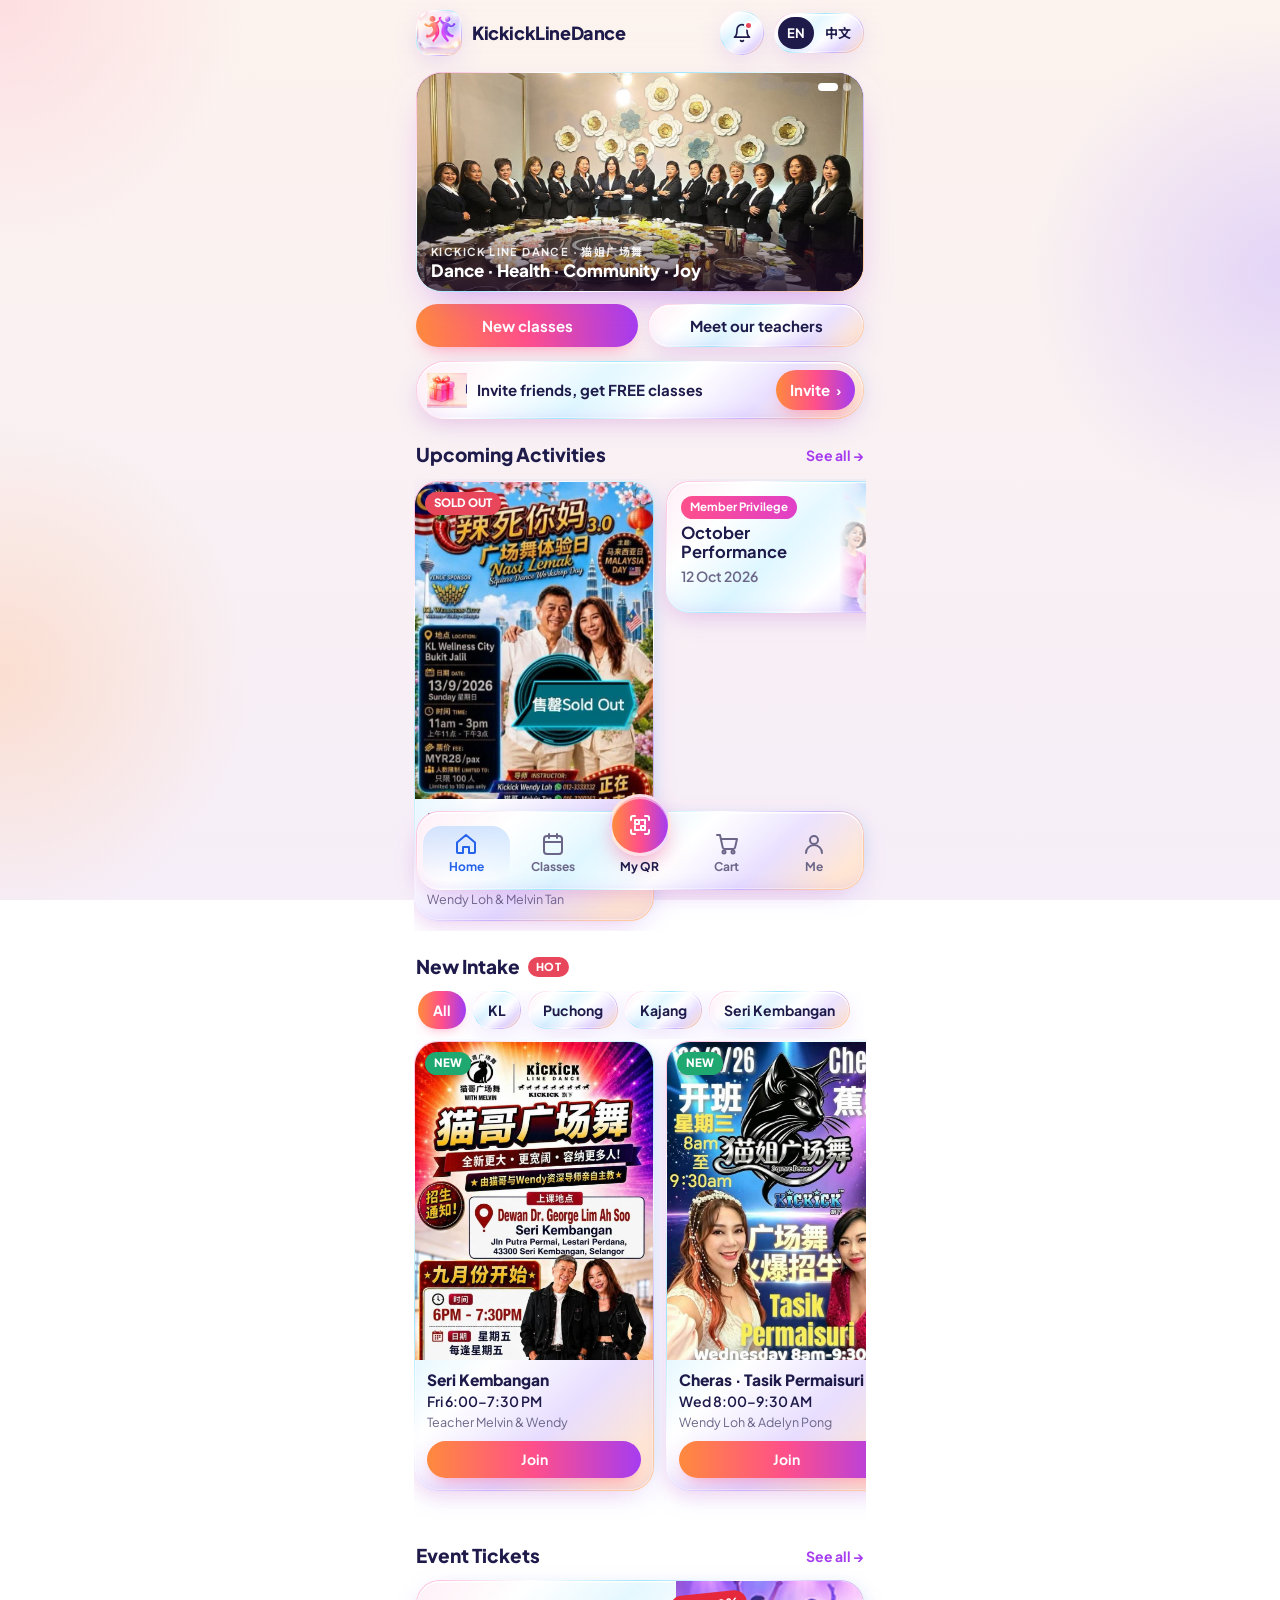
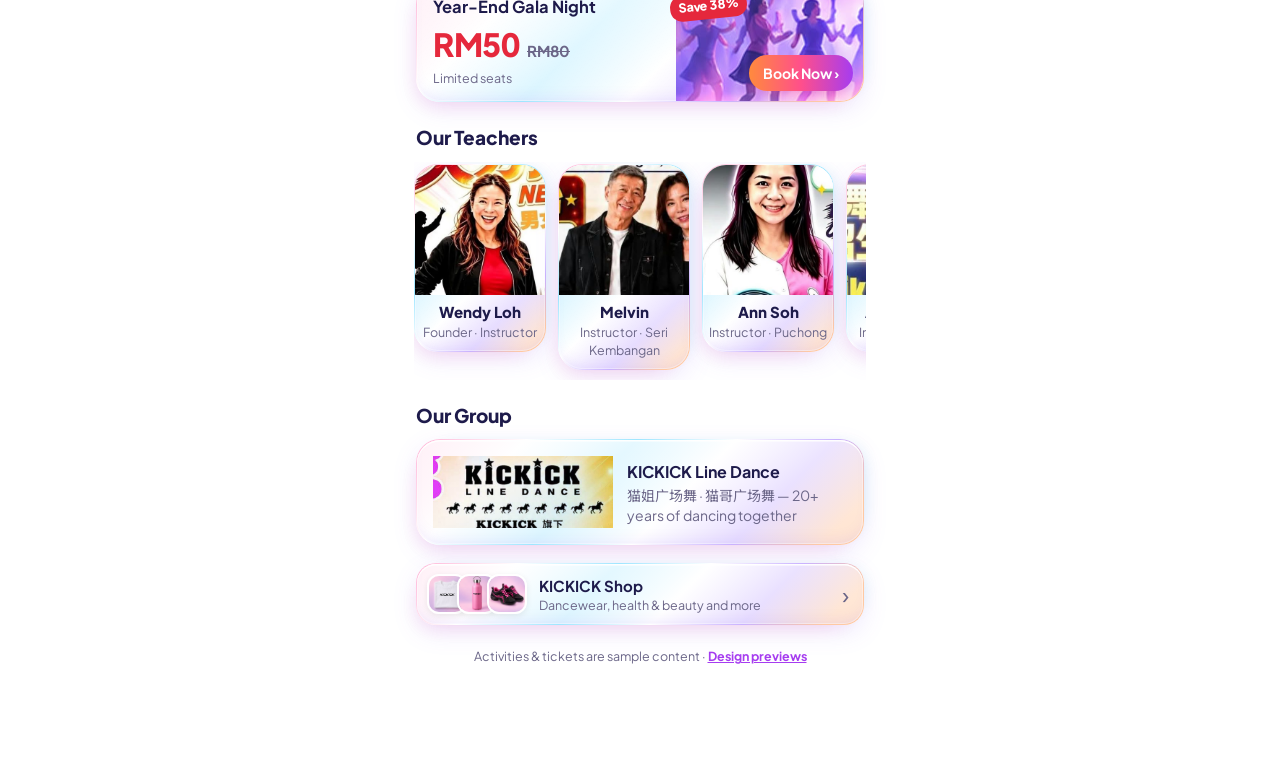
==== commit 571289bf: "Shop as a quiet side link; general product categories" ====
--- a/index.html
+++ b/index.html
@@ -121,22 +121,15 @@
 .ticket .side{width:42%;position:relative;display:flex;align-items:flex-end;justify-content:flex-end;padding:10px;background-size:cover;background-position:center}
 .ticket .save{position:absolute;left:-6px;top:12px;background:#E5283C;color:#fff;font-weight:800;font-size:12.5px;border-radius:12px;padding:6px 8px;text-align:center;line-height:1.1;transform:rotate(-6deg)}
 
-/* products (layout follows the TikBeli Reward "Hot Selling" block) */
-.ptitle{display:inline-block;padding:7px 16px;font-size:14px;font-weight:800;letter-spacing:3px}
-.psub{font-size:13px;font-weight:600;color:var(--muted);margin-top:8px}
-.ptabs{display:flex;align-items:center;gap:16px;padding:12px 0;overflow-x:auto;scrollbar-width:none}
-.ptabs::-webkit-scrollbar{display:none}
-.ptabs button{border:0;background:transparent;padding:4px 0;font-weight:700;font-size:14px;color:var(--muted);white-space:nowrap;border-bottom:2.5px solid transparent}
-.ptabs button[aria-pressed="true"]{color:var(--ink);border-image:var(--cta) 1;border-bottom-width:2.5px;border-bottom-style:solid}
-.ptabs a{margin-left:auto;font-size:13px;font-weight:800;text-decoration:none;white-space:nowrap}
-.pgrid{display:grid;grid-template-columns:repeat(2,minmax(0,1fr));gap:12px}
-.pcard{display:block;border-radius:16px;overflow:hidden;text-decoration:none}
-.pcard img{display:block;width:100%;aspect-ratio:1;object-fit:cover}
-.pcard .pi{padding:9px 11px 12px}
-.pcard .pn{font-size:13.5px;font-weight:700;white-space:nowrap;overflow:hidden;text-overflow:ellipsis}
-.pcard .pp{display:flex;align-items:baseline;gap:6px;margin-top:4px}
-.pcard .pp b{font-size:15px;font-weight:800;color:#E0327F;font-variant-numeric:tabular-nums}
-.pcard .pp s{font-size:12px;font-weight:600;color:#A79FBE}
+/* shop: a quiet side link, classes stay the main business */
+.shop{display:flex;align-items:center;gap:12px;margin-top:18px;padding:10px 14px 10px 10px;text-decoration:none;border-radius:20px}
+.shop-thumbs{display:flex;flex-shrink:0}
+.shop-thumbs img{width:40px;height:40px;border-radius:12px;object-fit:cover;border:2px solid #fff;margin-left:-10px;box-shadow:0 2px 6px rgba(0,0,0,.08)}
+.shop-thumbs img:first-child{margin-left:0}
+.shop-txt{flex:1;min-width:0;display:flex;flex-direction:column}
+.shop-txt b{font-size:15px}
+.shop-txt small{font-size:12.5px;color:var(--muted)}
+.shop-go{font-size:24px;color:var(--muted);line-height:1}
 
 /* teachers */
 .teacher{width:132px;overflow:hidden;text-align:center;text-decoration:none}
@@ -223,13 +216,6 @@
     </div>
   </section>
 
-  <section id="products">
-    <div class="ptitle glass-pill" data-t="prodTitle"></div>
-    <div class="psub" data-t="prodSub"></div>
-    <div class="ptabs" id="ptabs" role="group" aria-label="Product category"></div>
-    <div class="pgrid" id="pgrid"></div>
-  </section>
-
   <section id="teachers">
     <div class="sec-head"><h2 data-t="teacherTitle"></h2></div>
     <div class="rail" id="teacherRail"></div>
@@ -242,6 +228,12 @@
       <p><b data-t="groupName"></b><span data-t="groupSub"></span></p>
     </div>
   </section>
+
+  <a class="shop glass" href="products.html">
+    <span class="shop-thumbs"><img src="p-tee.jpg" alt=""><img src="p-bottle.jpg" alt=""><img src="p-shoes.jpg" alt=""></span>
+    <span class="shop-txt"><b data-t="shopTitle"></b><small data-t="shopSub"></small></span>
+    <span class="shop-go" aria-hidden="true">›</span>
+  </a>
 
   <p class="foot"><span data-t="sample"></span> · <a href="designs.html" data-t="designs"></a></p>
 </div>
@@ -262,7 +254,7 @@
       invite:'Invite friends, get FREE classes',inviteBtn:'Invite',actTitle:'Upcoming Activities',seeAll:'See all →',member:'Member Privilege',
       soldOut:'SOLD OUT',ev1:'Nasi Lemak Square Dance Workshop Day 3.0',ev1d:'Sun 13 Sep 2026 · 11 AM–3 PM',ev1v:'KL Wellness City, Bukit Jalil · RM28 · Wendy Loh & Melvin Tan',
       act1:'October Performance',act1d:'12 Oct 2026',act2:'Monthly Gathering',act2d:'26 Oct 2026',
-      intakeTitle:'New Intake',all:'All',join:'Join',ticketTitle:'Event Tickets',ticket1:'Year-End Gala Night',ticket1d:'Limited seats',prodTitle:'HOT SELLING PRODUCTS',prodSub:'Shop KICKICK dance gear now!',shopAll:'Shop All ›',catAll:'All',catShoes:'Shoes',catWear:'Apparel',catAcc:'Accessories',save:'Save 38%',book:'Book Now ›',
+      intakeTitle:'New Intake',all:'All',join:'Join',ticketTitle:'Event Tickets',ticket1:'Year-End Gala Night',ticket1d:'Limited seats',shopTitle:'KICKICK Shop',shopSub:'Dancewear, health & beauty and more',save:'Save 38%',book:'Book Now ›',
       teacherTitle:'Our Teachers',groupTitle:'Our Group',groupName:'KICKICK Line Dance',groupSub:'猫姐广场舞 · 猫哥广场舞 — 20+ years of dancing together',
       sample:'Activities & tickets are sample content',designs:'Design previews',
       navHome:'Home',navClasses:'Classes',navQR:'My QR',navCart:'Cart',navMe:'Me',soon:'Coming soon'},
@@ -270,7 +262,7 @@
       invite:'邀请朋友，免费上课',inviteBtn:'立即邀请',actTitle:'近期活动',seeAll:'查看全部 →',member:'会员专享',
       soldOut:'售罄',ev1:'辣死你妈 3.0 · 广场舞体验日',ev1d:'2026年9月13日 星期日 · 上午11点–下午3点',ev1v:'KL Wellness City, Bukit Jalil · RM28 · Wendy Loh & 猫哥 Melvin Tan',
       act1:'十月表演',act1d:'2026年10月12日',act2:'每月聚会',act2d:'2026年10月26日',
-      intakeTitle:'新班招生',all:'全部',join:'报名',ticketTitle:'活动门票',ticket1:'年终晚会',ticket1d:'名额有限',prodTitle:'热卖商品',prodSub:'立即选购 KICKICK 舞蹈用品！',shopAll:'全部商品 ›',catAll:'全部',catShoes:'舞鞋',catWear:'服装',catAcc:'配件',save:'省 38%',book:'立即订票 ›',
+      intakeTitle:'新班招生',all:'全部',join:'报名',ticketTitle:'活动门票',ticket1:'年终晚会',ticket1d:'名额有限',shopTitle:'KICKICK 商店',shopSub:'舞蹈服装、美容保健等精选好物',save:'省 38%',book:'立即订票 ›',
       teacherTitle:'我们的老师',groupTitle:'我们的团队',groupName:'KICKICK Line Dance',groupSub:'猫姐广场舞 · 猫哥广场舞 —— 20 多年一起跳舞',
       sample:'活动与门票为示范内容',designs:'设计稿预览',
       navHome:'首页',navClasses:'课程',navQR:'我的 QR',navCart:'购物车',navMe:'我的',soon:'即将推出'}
@@ -316,32 +308,6 @@
     });
     r.scrollLeft=0;
   }
-  // Sample products until the real catalogue arrives (photos generated in ChatGPT)
-  var PRODUCTS=[
-    {img:'p-shoes.jpg',cat:'shoes',price:'RM129',was:'RM159',en:'KICKICK Line Dance Sneakers',zh:'KICKICK 排舞软底鞋'},
-    {img:'p-tee.jpg',cat:'wear',price:'RM45',was:'RM59',en:'KICKICK Team T-Shirt',zh:'KICKICK 团队 T 恤'},
-    {img:'p-jacket.jpg',cat:'wear',price:'RM89',was:'RM120',en:'Performance Jacket',zh:'表演外套'},
-    {img:'p-hat.jpg',cat:'acc',price:'RM39',was:'RM49',en:'Line Dance Cowboy Hat',zh:'排舞牛仔帽'},
-    {img:'p-skirt.jpg',cat:'wear',price:'RM59',was:'RM79',en:'Flow Dance Skirt',zh:'舞蹈飘逸长裙'},
-    {img:'p-bottle.jpg',cat:'acc',price:'RM29',was:'RM35',en:'KICKICK Water Bottle',zh:'KICKICK 保温水瓶'}
-  ];
-  st.pcat='all';
-  function renderProducts(){
-    var t=T[st.lang], tabs=document.getElementById('ptabs'); tabs.innerHTML='';
-    [['all',t.catAll],['shoes',t.catShoes],['wear',t.catWear],['acc',t.catAcc]].forEach(function(x){
-      var b=el('button',null,x[1]); b.type='button'; b.setAttribute('aria-pressed',st.pcat===x[0]);
-      b.onclick=function(){ st.pcat=x[0]; renderProducts(); }; tabs.appendChild(b);
-    });
-    var all=el('a',null,t.shopAll); all.href='products.html'; tabs.appendChild(all);
-    var g=document.getElementById('pgrid'); g.innerHTML='';
-    PRODUCTS.filter(function(p){ return st.pcat==='all'||p.cat===st.pcat; }).slice(0,4).forEach(function(p){
-      var a=el('a','pcard glass'); a.href='products.html#'+p.img.replace(/\.jpg$/,'');
-      var im=el('img'); im.src=p.img; im.alt=p[st.lang]; im.loading='lazy'; a.appendChild(im);
-      var i=el('div','pi'); i.appendChild(el('div','pn',p[st.lang]));
-      var pr=el('div','pp'); pr.appendChild(el('b',null,p.price)); pr.appendChild(el('s',null,p.was)); i.appendChild(pr);
-      a.appendChild(i); g.appendChild(a);
-    });
-  }
   function renderTeachers(){
     var r=document.getElementById('teacherRail'); r.innerHTML='';
     TEACHERS.forEach(function(p){
@@ -353,7 +319,7 @@
     var t=T[st.lang]; document.documentElement.lang=st.lang==='zh'?'zh':'en';
     document.querySelectorAll('[data-t]').forEach(function(e){ e.textContent=t[e.getAttribute('data-t')]; });
     document.querySelectorAll('[data-lang]').forEach(function(b){ b.setAttribute('aria-pressed', b.dataset.lang===st.lang); });
-    renderIntake(); renderProducts(); renderTeachers();
+    renderIntake(); renderTeachers();
     try{ localStorage.setItem('kld_lang',st.lang); }catch(e){}
   }
   var tt; function soon(e){ if(e) e.preventDefault(); var x=document.getElementById('toast'); x.textContent=T[st.lang].soon; x.hidden=false; clearTimeout(tt); tt=setTimeout(function(){x.hidden=true;},1600); }
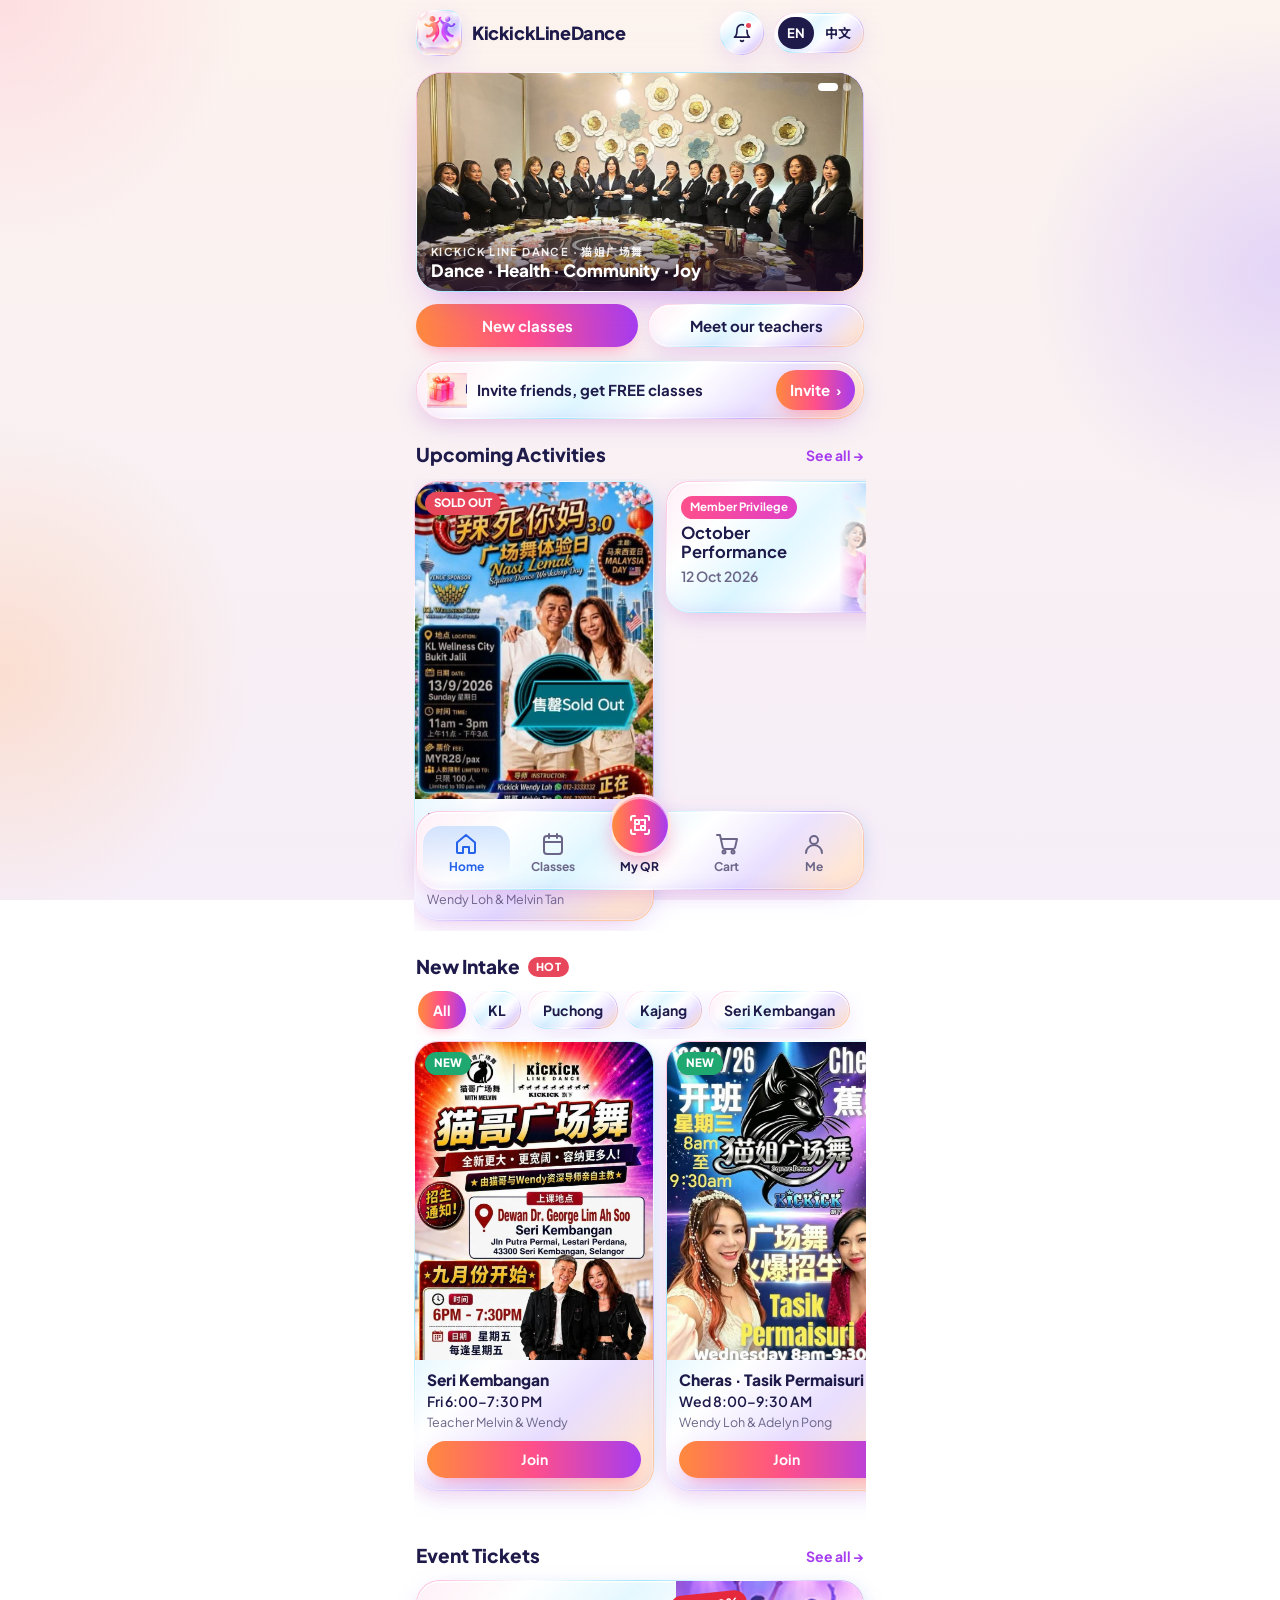
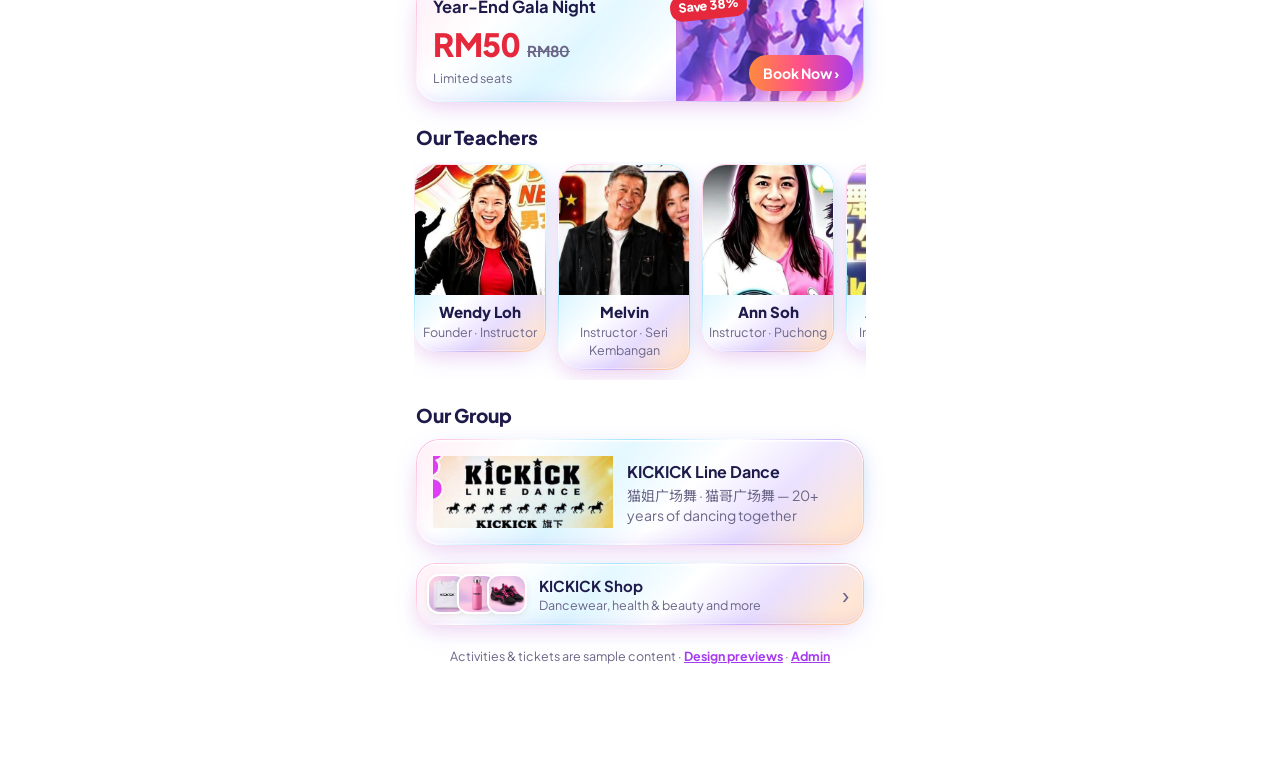
==== commit 929a5dcd: "Admin dashboard: Nasi Lemak workshop series 1.0-3.0" ====
--- a/index.html
+++ b/index.html
@@ -235,7 +235,7 @@
     <span class="shop-go" aria-hidden="true">›</span>
   </a>
 
-  <p class="foot"><span data-t="sample"></span> · <a href="designs.html" data-t="designs"></a></p>
+  <p class="foot"><span data-t="sample"></span> · <a href="designs.html" data-t="designs"></a> · <a href="admin.html" data-t="adminLink"></a></p>
 </div>
 
 <nav class="tabbar glass" aria-label="Main">
@@ -256,7 +256,7 @@
       act1:'October Performance',act1d:'12 Oct 2026',act2:'Monthly Gathering',act2d:'26 Oct 2026',
       intakeTitle:'New Intake',all:'All',join:'Join',ticketTitle:'Event Tickets',ticket1:'Year-End Gala Night',ticket1d:'Limited seats',shopTitle:'KICKICK Shop',shopSub:'Dancewear, health & beauty and more',save:'Save 38%',book:'Book Now ›',
       teacherTitle:'Our Teachers',groupTitle:'Our Group',groupName:'KICKICK Line Dance',groupSub:'猫姐广场舞 · 猫哥广场舞 — 20+ years of dancing together',
-      sample:'Activities & tickets are sample content',designs:'Design previews',
+      sample:'Activities & tickets are sample content',designs:'Design previews',adminLink:'Admin',
       navHome:'Home',navClasses:'Classes',navQR:'My QR',navCart:'Cart',navMe:'Me',soon:'Coming soon'},
     zh:{heroEyebrow:'KICKICK Line Dance · 猫姐广场舞',heroTitle:'跳出健康 · 跳出快乐',heroSub:'巴生谷多个地点开设排舞与广场舞课程，有无跳舞经验均可参加！',heroBtn1:'新班招生',heroBtn2:'认识老师',
       invite:'邀请朋友，免费上课',inviteBtn:'立即邀请',actTitle:'近期活动',seeAll:'查看全部 →',member:'会员专享',
@@ -264,7 +264,7 @@
       act1:'十月表演',act1d:'2026年10月12日',act2:'每月聚会',act2d:'2026年10月26日',
       intakeTitle:'新班招生',all:'全部',join:'报名',ticketTitle:'活动门票',ticket1:'年终晚会',ticket1d:'名额有限',shopTitle:'KICKICK 商店',shopSub:'舞蹈服装、美容保健等精选好物',save:'省 38%',book:'立即订票 ›',
       teacherTitle:'我们的老师',groupTitle:'我们的团队',groupName:'KICKICK Line Dance',groupSub:'猫姐广场舞 · 猫哥广场舞 —— 20 多年一起跳舞',
-      sample:'活动与门票为示范内容',designs:'设计稿预览',
+      sample:'活动与门票为示范内容',designs:'设计稿预览',adminLink:'管理后台',
       navHome:'首页',navClasses:'课程',navQR:'我的 QR',navCart:'购物车',navMe:'我的',soon:'即将推出'}
   };
   var INTAKE=[
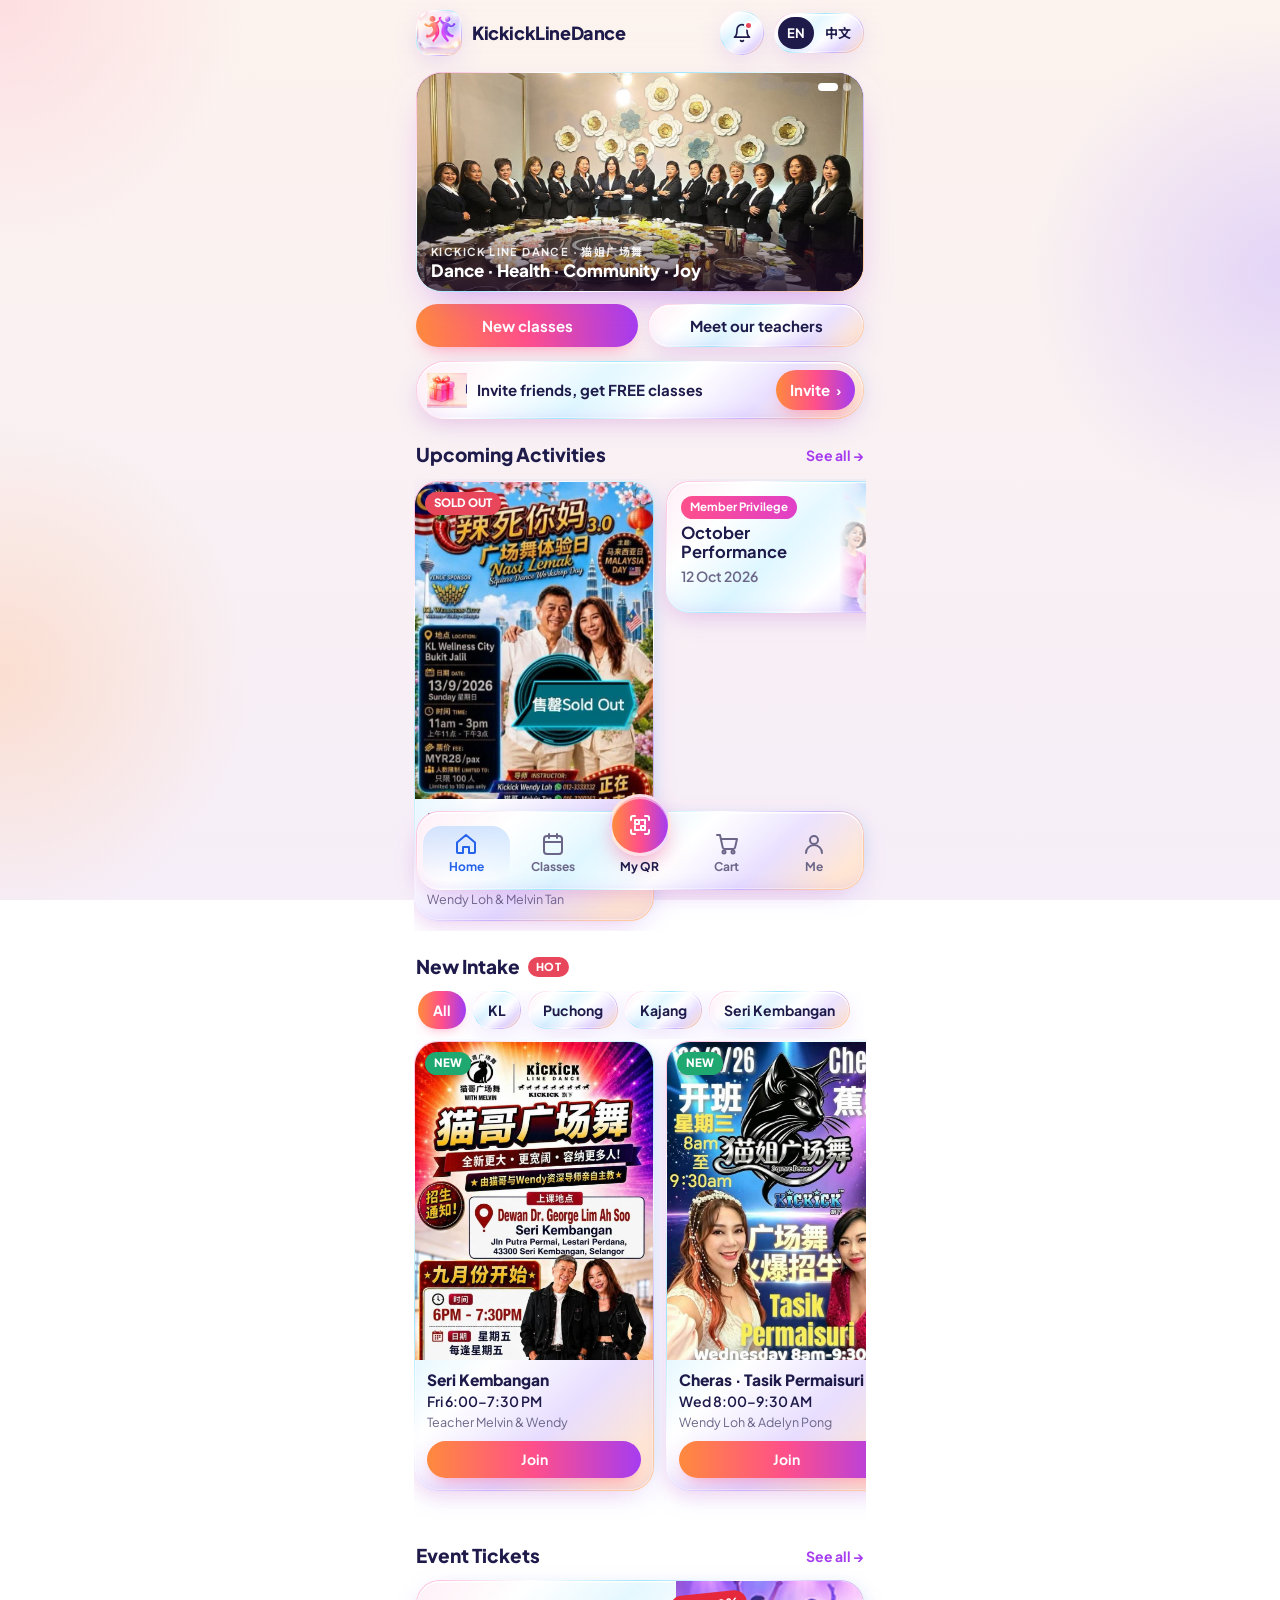
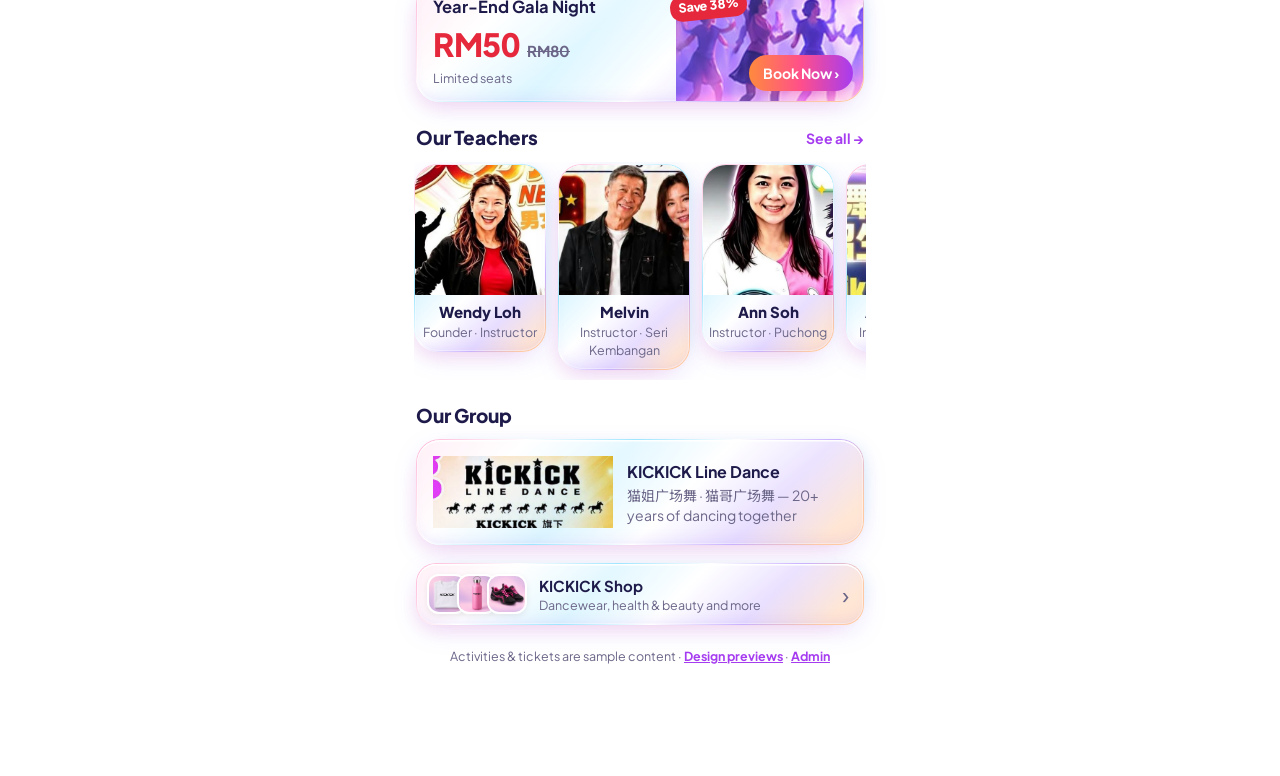
==== commit 95084368: "Add files via upload" ====
--- a/index.html
+++ b/index.html
@@ -217,7 +217,7 @@
   </section>
 
   <section id="teachers">
-    <div class="sec-head"><h2 data-t="teacherTitle"></h2></div>
+    <div class="sec-head"><h2 data-t="teacherTitle"></h2><a href="teachers.html" data-t="seeAll"></a></div>
     <div class="rail" id="teacherRail"></div>
   </section>
 
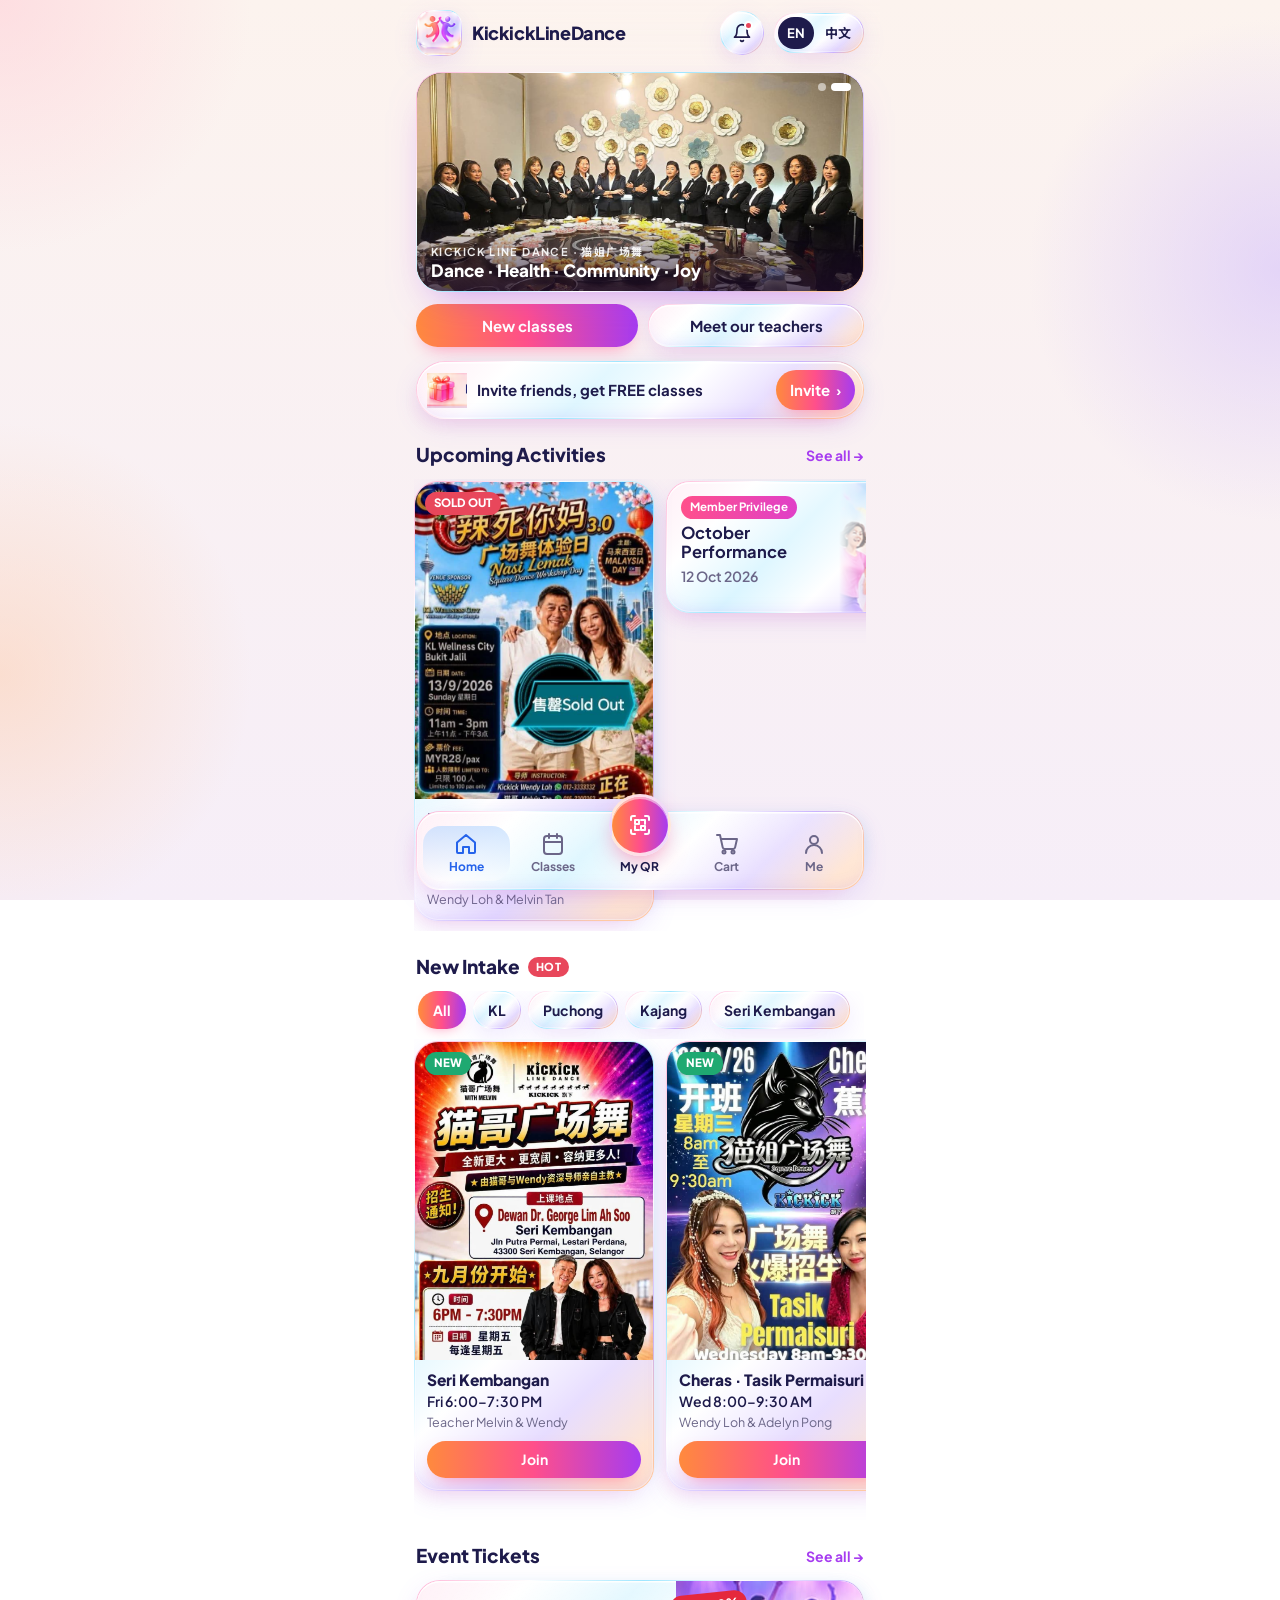
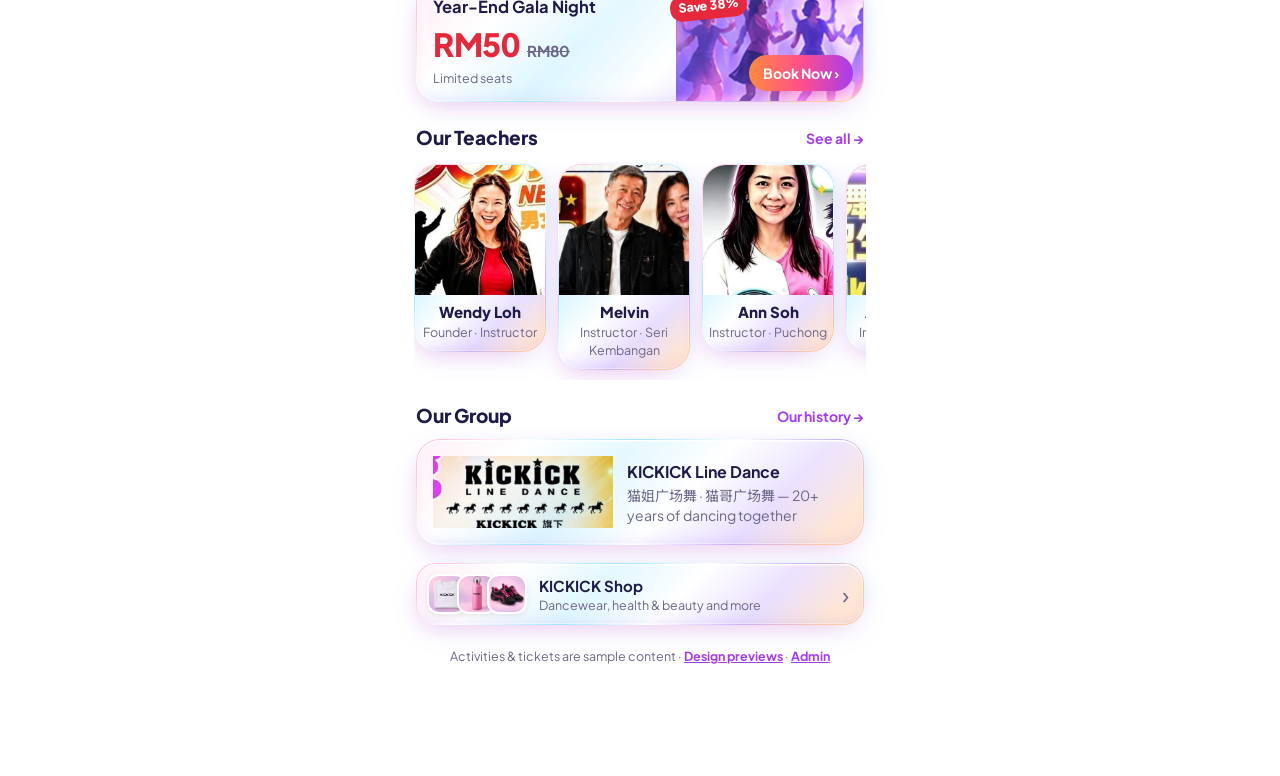
==== commit 4350c0fa: "Add files via upload" ====
--- a/index.html
+++ b/index.html
@@ -222,11 +222,11 @@
   </section>
 
   <section>
-    <div class="sec-head"><h2 data-t="groupTitle"></h2></div>
-    <div class="group glass">
+    <div class="sec-head"><h2 data-t="groupTitle"></h2><a href="history.html" data-t="historyLink"></a></div>
+    <a class="group glass" href="history.html" style="text-decoration:none;color:inherit">
       <img src="kickick-logo.png" alt="KICKICK Line Dance">
       <p><b data-t="groupName"></b><span data-t="groupSub"></span></p>
-    </div>
+    </a>
   </section>
 
   <a class="shop glass" href="products.html">
@@ -255,7 +255,7 @@
       soldOut:'SOLD OUT',ev1:'Nasi Lemak Square Dance Workshop Day 3.0',ev1d:'Sun 13 Sep 2026 · 11 AM–3 PM',ev1v:'KL Wellness City, Bukit Jalil · RM28 · Wendy Loh & Melvin Tan',
       act1:'October Performance',act1d:'12 Oct 2026',act2:'Monthly Gathering',act2d:'26 Oct 2026',
       intakeTitle:'New Intake',all:'All',join:'Join',ticketTitle:'Event Tickets',ticket1:'Year-End Gala Night',ticket1d:'Limited seats',shopTitle:'KICKICK Shop',shopSub:'Dancewear, health & beauty and more',save:'Save 38%',book:'Book Now ›',
-      teacherTitle:'Our Teachers',groupTitle:'Our Group',groupName:'KICKICK Line Dance',groupSub:'猫姐广场舞 · 猫哥广场舞 — 20+ years of dancing together',
+      teacherTitle:'Our Teachers',groupTitle:'Our Group',historyLink:'Our history →',groupName:'KICKICK Line Dance',groupSub:'猫姐广场舞 · 猫哥广场舞 — 20+ years of dancing together',
       sample:'Activities & tickets are sample content',designs:'Design previews',adminLink:'Admin',
       navHome:'Home',navClasses:'Classes',navQR:'My QR',navCart:'Cart',navMe:'Me',soon:'Coming soon'},
     zh:{heroEyebrow:'KICKICK Line Dance · 猫姐广场舞',heroTitle:'跳出健康 · 跳出快乐',heroSub:'巴生谷多个地点开设排舞与广场舞课程，有无跳舞经验均可参加！',heroBtn1:'新班招生',heroBtn2:'认识老师',
@@ -263,7 +263,7 @@
       soldOut:'售罄',ev1:'辣死你妈 3.0 · 广场舞体验日',ev1d:'2026年9月13日 星期日 · 上午11点–下午3点',ev1v:'KL Wellness City, Bukit Jalil · RM28 · Wendy Loh & 猫哥 Melvin Tan',
       act1:'十月表演',act1d:'2026年10月12日',act2:'每月聚会',act2d:'2026年10月26日',
       intakeTitle:'新班招生',all:'全部',join:'报名',ticketTitle:'活动门票',ticket1:'年终晚会',ticket1d:'名额有限',shopTitle:'KICKICK 商店',shopSub:'舞蹈服装、美容保健等精选好物',save:'省 38%',book:'立即订票 ›',
-      teacherTitle:'我们的老师',groupTitle:'我们的团队',groupName:'KICKICK Line Dance',groupSub:'猫姐广场舞 · 猫哥广场舞 —— 20 多年一起跳舞',
+      teacherTitle:'我们的老师',groupTitle:'我们的团队',historyLink:'我们的足迹 →',groupName:'KICKICK Line Dance',groupSub:'猫姐广场舞 · 猫哥广场舞 —— 20 多年一起跳舞',
       sample:'活动与门票为示范内容',designs:'设计稿预览',adminLink:'管理后台',
       navHome:'首页',navClasses:'课程',navQR:'我的 QR',navCart:'购物车',navMe:'我的',soon:'即将推出'}
   };
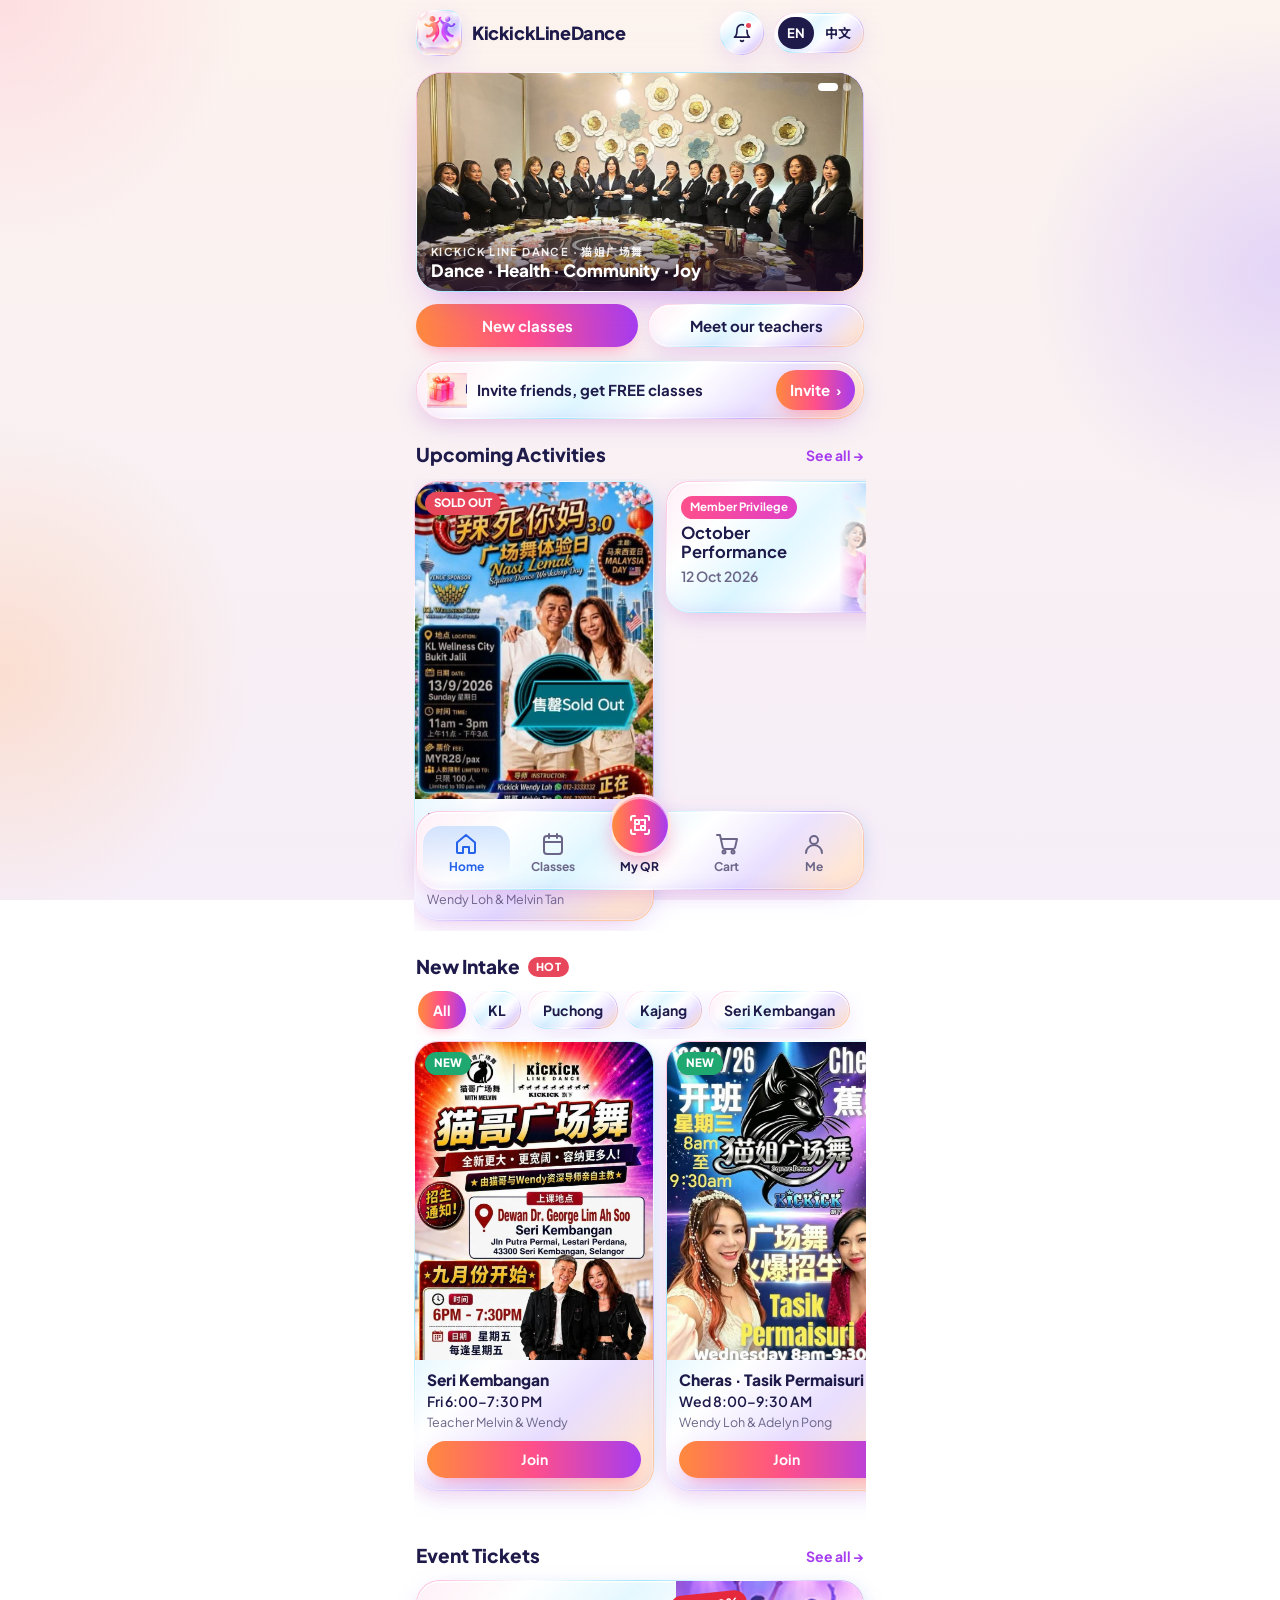
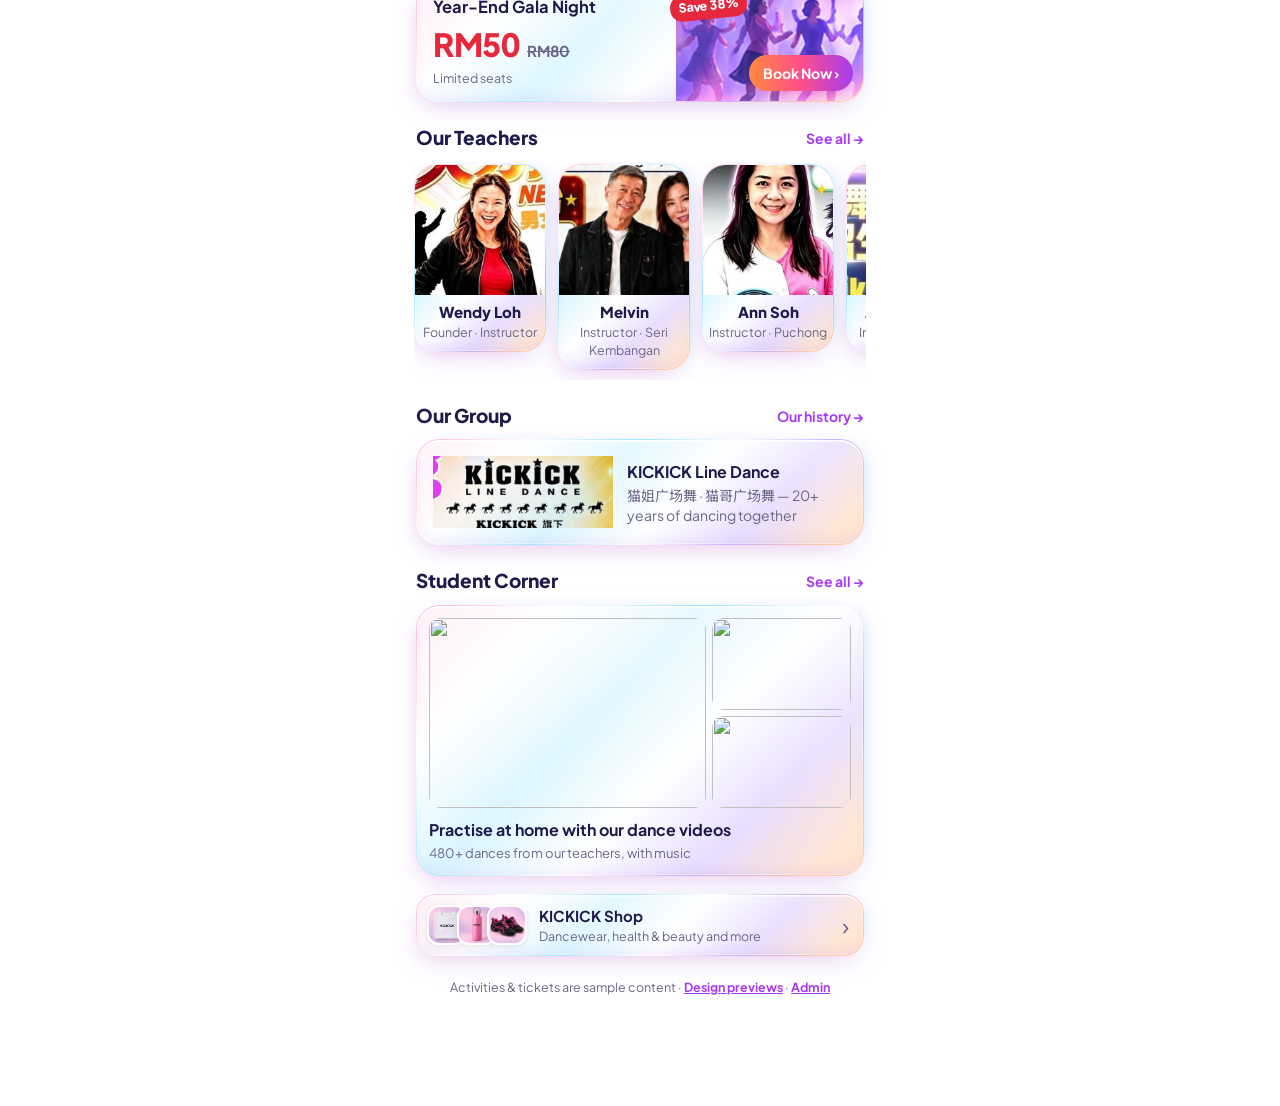
==== commit aa4fcf9f: "Add Student Corner: 482 dance videos from the Kickick YouTube channel, with a card on the home page " ====
--- a/index.html
+++ b/index.html
@@ -122,6 +122,12 @@
 .ticket .save{position:absolute;left:-6px;top:12px;background:#E5283C;color:#fff;font-weight:800;font-size:12.5px;border-radius:12px;padding:6px 8px;text-align:center;line-height:1.1;transform:rotate(-6deg)}
 
 /* shop: a quiet side link, classes stay the main business */
+.corner{display:block;padding:12px;text-decoration:none;color:inherit}
+.corner-th{display:grid;grid-template-columns:2fr 1fr;grid-template-rows:1fr 1fr;gap:6px;aspect-ratio:16/7.2;margin-bottom:10px}
+.corner-th img{width:100%;height:100%;object-fit:cover;border-radius:12px;display:block}
+.corner-th img:first-child{grid-row:span 2}
+.corner b{display:block;font-size:16px}
+.corner small{font-size:13px;color:var(--muted)}
 .shop{display:flex;align-items:center;gap:12px;margin-top:18px;padding:10px 14px 10px 10px;text-decoration:none;border-radius:20px}
 .shop-thumbs{display:flex;flex-shrink:0}
 .shop-thumbs img{width:40px;height:40px;border-radius:12px;object-fit:cover;border:2px solid #fff;margin-left:-10px;box-shadow:0 2px 6px rgba(0,0,0,.08)}
@@ -229,6 +235,14 @@
     </a>
   </section>
 
+  <section>
+    <div class="sec-head"><h2 data-t="cornerTitle"></h2><a href="corner.html" data-t="seeAll"></a></div>
+    <a class="corner glass" href="corner.html">
+      <span class="corner-th"><img src="https://i.ytimg.com/vi/2Flyy-DKrXU/mqdefault.jpg" alt=""><img src="https://i.ytimg.com/vi/tfRA6Zq9-uY/mqdefault.jpg" alt=""><img src="https://i.ytimg.com/vi/0zgWGVYdUY8/mqdefault.jpg" alt=""></span>
+      <b data-t="cornerSub"></b><small data-t="cornerSub2"></small>
+    </a>
+  </section>
+
   <a class="shop glass" href="products.html">
     <span class="shop-thumbs"><img src="p-tee.jpg" alt=""><img src="p-bottle.jpg" alt=""><img src="p-shoes.jpg" alt=""></span>
     <span class="shop-txt"><b data-t="shopTitle"></b><small data-t="shopSub"></small></span>
@@ -254,7 +268,7 @@
       invite:'Invite friends, get FREE classes',inviteBtn:'Invite',actTitle:'Upcoming Activities',seeAll:'See all →',member:'Member Privilege',
       soldOut:'SOLD OUT',ev1:'Nasi Lemak Square Dance Workshop Day 3.0',ev1d:'Sun 13 Sep 2026 · 11 AM–3 PM',ev1v:'KL Wellness City, Bukit Jalil · RM28 · Wendy Loh & Melvin Tan',
       act1:'October Performance',act1d:'12 Oct 2026',act2:'Monthly Gathering',act2d:'26 Oct 2026',
-      intakeTitle:'New Intake',all:'All',join:'Join',ticketTitle:'Event Tickets',ticket1:'Year-End Gala Night',ticket1d:'Limited seats',shopTitle:'KICKICK Shop',shopSub:'Dancewear, health & beauty and more',save:'Save 38%',book:'Book Now ›',
+      intakeTitle:'New Intake',all:'All',join:'Join',ticketTitle:'Event Tickets',ticket1:'Year-End Gala Night',ticket1d:'Limited seats',shopTitle:'KICKICK Shop',cornerTitle:'Student Corner',cornerSub:'Practise at home with our dance videos',cornerSub2:'480+ dances from our teachers, with music',shopSub:'Dancewear, health & beauty and more',save:'Save 38%',book:'Book Now ›',
       teacherTitle:'Our Teachers',groupTitle:'Our Group',historyLink:'Our history →',groupName:'KICKICK Line Dance',groupSub:'猫姐广场舞 · 猫哥广场舞 — 20+ years of dancing together',
       sample:'Activities & tickets are sample content',designs:'Design previews',adminLink:'Admin',
       navHome:'Home',navClasses:'Classes',navQR:'My QR',navCart:'Cart',navMe:'Me',soon:'Coming soon'},
@@ -262,7 +276,7 @@
       invite:'邀请朋友，免费上课',inviteBtn:'立即邀请',actTitle:'近期活动',seeAll:'查看全部 →',member:'会员专享',
       soldOut:'售罄',ev1:'辣死你妈 3.0 · 广场舞体验日',ev1d:'2026年9月13日 星期日 · 上午11点–下午3点',ev1v:'KL Wellness City, Bukit Jalil · RM28 · Wendy Loh & 猫哥 Melvin Tan',
       act1:'十月表演',act1d:'2026年10月12日',act2:'每月聚会',act2d:'2026年10月26日',
-      intakeTitle:'新班招生',all:'全部',join:'报名',ticketTitle:'活动门票',ticket1:'年终晚会',ticket1d:'名额有限',shopTitle:'KICKICK 商店',shopSub:'舞蹈服装、美容保健等精选好物',save:'省 38%',book:'立即订票 ›',
+      intakeTitle:'新班招生',all:'全部',join:'报名',ticketTitle:'活动门票',ticket1:'年终晚会',ticket1d:'名额有限',shopTitle:'KICKICK 商店',cornerTitle:'学员园地',cornerSub:'在家跟着视频练舞',cornerSub2:'老师教过的 480 多支舞，配有音乐',shopSub:'舞蹈服装、美容保健等精选好物',save:'省 38%',book:'立即订票 ›',
       teacherTitle:'我们的老师',groupTitle:'我们的团队',historyLink:'我们的足迹 →',groupName:'KICKICK Line Dance',groupSub:'猫姐广场舞 · 猫哥广场舞 —— 20 多年一起跳舞',
       sample:'活动与门票为示范内容',designs:'设计稿预览',adminLink:'管理后台',
       navHome:'首页',navClasses:'课程',navQR:'我的 QR',navCart:'购物车',navMe:'我的',soon:'即将推出'}
